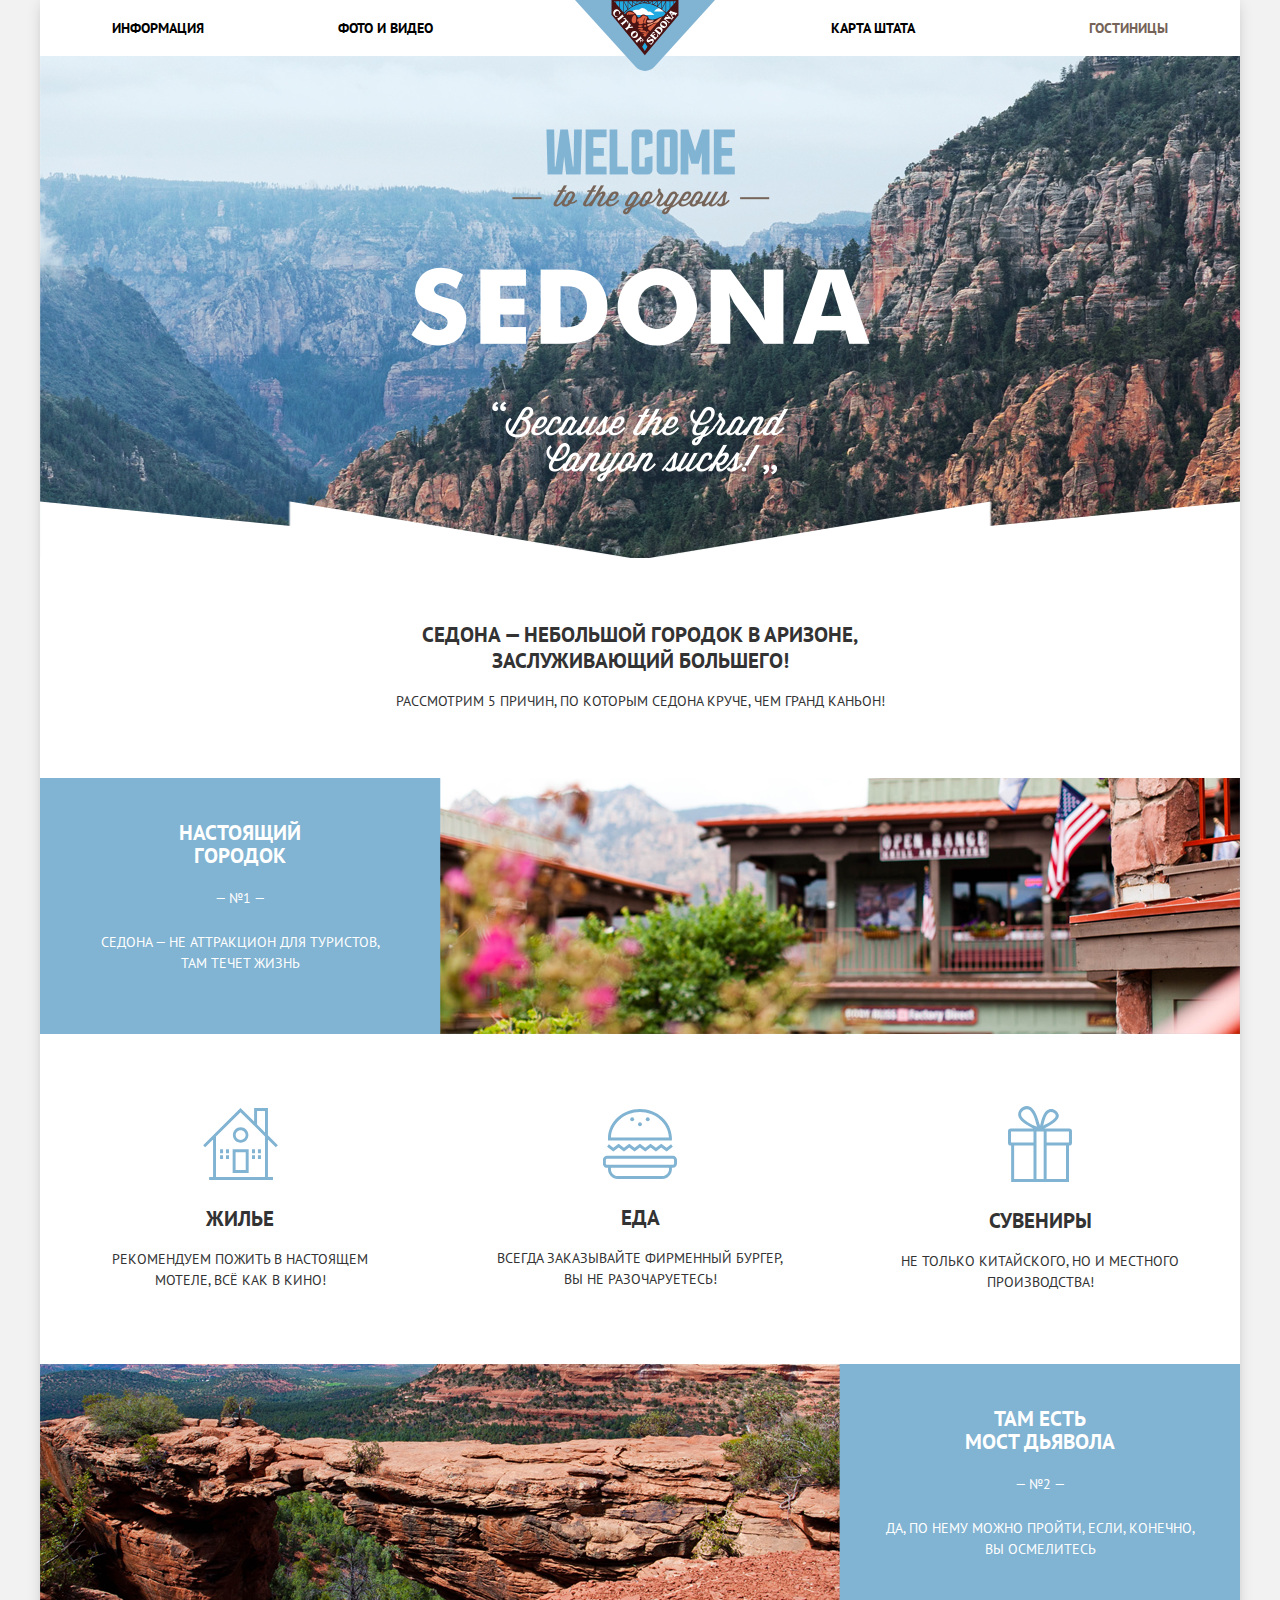
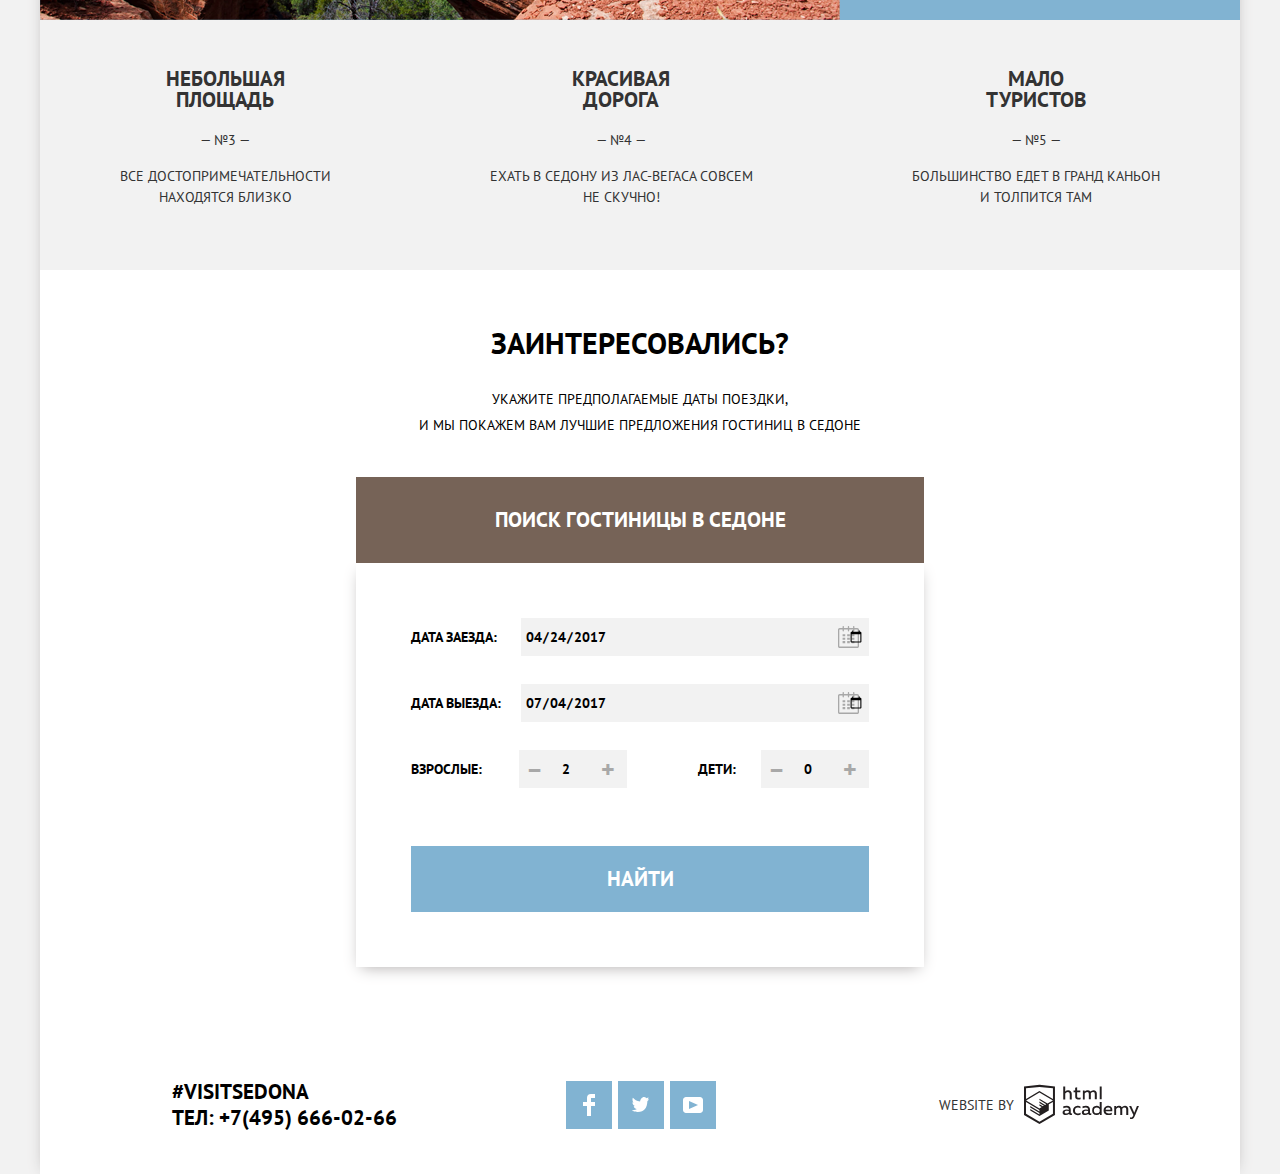
==== index.html @ b71d5686 "правки" ====
<!DOCTYPE html>
<html lang="ru">
  <head>
    <meta charset="utf-8">
    <title>HTML Academy: Седона</title>
    <link href="https://fonts.googleapis.com/css?family=PT+Sans:400,700&display=swap&subset=cyrillic" rel="stylesheet">
    <link rel="stylesheet" href="css/normalize.css">
    <link href="css/style.css" rel="stylesheet">
  </head>
  <body class="main-background">
  <section class="container">
  <header>
      <nav>
        <a href="index.html"><img src="img/logo-sedona.svg" width="140" height="71" class="logo" alt="Логотип Седоны"></a>
        <ul class="main-navigation">
          <li><a href="info.html">Информация</a></li>
          <li class="nav-start"><a href="#">Фото и видео</a></li>
          <li></li>
          <li class="nav-finish"><a href="#">Карта штата</a></li>
          <li class="active"><a href="catalog.html">Гостиницы</a></li>
        </ul>
      </nav>
  </header>
  <main>
     <section class="welcome">
        <div class="welcome-text">
            <h1>
            Седона — небольшой городок в Аризоне,<br>
            заслуживающий большего!
            </h1>
            <p>Рассмотрим 5 причин, по которым Седона круче, чем Гранд Каньон!</p>
          </div>
        </section>
      <section class="features-1">
          <h2 class="visually-hidden">Преимущества</h2>
            <div class="features-1-text">
                <h3>Настоящий<br>городок</h3>
                <p>— №1 —</p>
                <p>Седона — не аттракцион для туристов, 
                <br>
                там течет жизнь</p>
            </div>
                <img src="img/feature-picture.png" width="800" height="256" alt="Седона — настоящий городок">
      </section>
      <section>
         <h2 class="visually-hidden">Преимущества</h2>
            <ul class="features-list-1">
              <li class="feature-item-1">
                  <img src="img/icon-1.svg" width="75" height="72" alt="дом">
                <h3>Жилье</h3>
                <p>Рекомендуем пожить в настоящем<br>мотеле, всё как в кино!</p>
              </li>
              <li class="feature-item-1">
                <a>
                  <img src="img/icon-3.svg" width="74" height="70" alt="бургер">
                </a>
                <h3>Еда</h3>
                <p>Всегда заказывайте фирменный бургер,<br>вы не разочаруетесь!</p>
              </li>
              <li class="feature-item-1">
                <a>
                  <img src="img/icon-2.svg" width="64" height="76" alt="подарок">
                </a>
                <h3>Сувениры</h3>
                <p>Не только китайского, но и местного<br>производства!</p>
            </li>
          </ul>
      </section>
      <section class="features-1">
          <h2 class="visually-hidden">Преимущества</h2>
              <img src="img/feature-picture-2.png" width="800" height="256" alt="мост Дьявола">
              <div class="features-1-text">
                <h3>Там есть<br>мост Дьявола</h3>
                <p>— №2 —</p>
                <p>Да, по нему можно пройти, если, конечно, 
                <br>
                вы осмелитесь</p>
            </div>
      </section>
      <section>
          <h2 class="visually-hidden">Преимущества</h2>
            <ul class="features-list-2">
              <li class="feature-item-2">
                <h3>Небольшая<br>
                  площадь</h3>
                <p class="feature-item-2-number">— №3 —</p>
                <p>Все достопримечательности<br>находятся близко</p>
              </li>
              <li class="feature-item-2">
                <h3>Красивая<br>
                  дорога</h3>
                <p class="feature-item-2-number">— №4 —</p>
                <p>Ехать в Седону из Лас-Вегаса совсем<br>не скучно!</p>
                </li>
              <li class="feature-item-2">
                  <h3>Мало<br>
                    туристов</h3>
                  <p class="feature-item-2-number">— №5 —</p>
                  <p>Большинство едет в Гранд Каньон<br>и толпится там</p>
              </li>
            </ul>
      </section>
      <section class="search">
         <h2>Заинтересовались?</h2>
            <p class="search-text">Укажите предполагаемые даты поездки,<br>
              и мы покажем вам лучшие предложения гостиниц в Cедоне
            </p>
            <div>
              <button class="button-form-main" type="button">ПОИСК ГОСТИНИЦЫ В СЕДОНЕ</button>
            </div>
            <div class="open-form-wrap">
            <div class="open-form">
            <form  class="form-main form-main-show" action="https://echo.htmlacademy.ru/courses" method="post">
              <div class="form-search-item">
                <label for="date-in" class="form-calendar">Дата заезда:
                <input class="form-search-check" type="date" id="date-in" name="date-check-in" value="2017-04-24">
                  <svg xmlns="http://www.w3.org/2000/svg" width="21" height="22" viewBox="0 0 21 22"><path d="M19.251 2.025h-2.845V.648c0-.381-.294-.689-.656-.689-.363 0-.656.308-.656.689v1.377h-3.938V.648c0-.381-.294-.689-.655-.689-.363 0-.657.308-.657.689v1.377H5.906V.648c0-.381-.294-.689-.656-.689-.363 0-.657.308-.657.689v1.377H1.75C.784 2.025 0 2.847 0 3.862v16.302C0 21.179.784 22 1.75 22h17.501c.966 0 1.749-.821 1.749-1.836V3.862c0-1.015-.783-1.837-1.749-1.837zm.437 18.139a.448.448 0 0 1-.437.459H1.75a.45.45 0 0 1-.438-.459V3.862a.45.45 0 0 1 .438-.459h2.844v1.378c0 .381.294.689.657.689.362 0 .656-.308.656-.689V3.403h3.938v1.378c0 .381.294.689.657.689.361 0 .655-.308.655-.689V3.403h3.938v1.378c0 .381.293.689.656.689.362 0 .656-.308.656-.689V3.403h2.845c.241 0 .437.206.437.459v16.302z"/><path d="M4.594 8.225h2.625v2.066H4.594zM4.594 11.668h2.625v2.067H4.594zM4.594 15.112h2.625v2.066H4.594zM9.188 15.112h2.625v2.066H9.188zM9.188 11.668h2.625v2.067H9.188zM9.188 8.225h2.625v2.066H9.188zM13.781 15.112h2.625v2.066h-2.625zM13.781 11.668h2.625v2.067h-2.625zM13.781 8.225h2.625v2.066h-2.625z"/></svg>
                </label>
              </div>
              <div class="form-search-item">
                <label for="date-out" class="form-calendar">Дата выезда:
                <input class="form-search-check" type="date" id="date-out" name="date-check-out" value="2017-07-04"> 
                  <svg xmlns="http://www.w3.org/2000/svg" width="21" height="22" viewBox="0 0 21 22"><path d="M19.251 2.025h-2.845V.648c0-.381-.294-.689-.656-.689-.363 0-.656.308-.656.689v1.377h-3.938V.648c0-.381-.294-.689-.655-.689-.363 0-.657.308-.657.689v1.377H5.906V.648c0-.381-.294-.689-.656-.689-.363 0-.657.308-.657.689v1.377H1.75C.784 2.025 0 2.847 0 3.862v16.302C0 21.179.784 22 1.75 22h17.501c.966 0 1.749-.821 1.749-1.836V3.862c0-1.015-.783-1.837-1.749-1.837zm.437 18.139a.448.448 0 0 1-.437.459H1.75a.45.45 0 0 1-.438-.459V3.862a.45.45 0 0 1 .438-.459h2.844v1.378c0 .381.294.689.657.689.362 0 .656-.308.656-.689V3.403h3.938v1.378c0 .381.294.689.657.689.361 0 .655-.308.655-.689V3.403h3.938v1.378c0 .381.293.689.656.689.362 0 .656-.308.656-.689V3.403h2.845c.241 0 .437.206.437.459v16.302z"/><path d="M4.594 8.225h2.625v2.066H4.594zM4.594 11.668h2.625v2.067H4.594zM4.594 15.112h2.625v2.066H4.594zM9.188 15.112h2.625v2.066H9.188zM9.188 11.668h2.625v2.067H9.188zM9.188 8.225h2.625v2.066H9.188zM13.781 15.112h2.625v2.066h-2.625zM13.781 11.668h2.625v2.067h-2.625zM13.781 8.225h2.625v2.066h-2.625z"/></svg>
                </label>
              </div>
              <div class="form-search-item">
                <label for="number-adult" class="form-search-adult-kids">Взрослые:
                  <input class="form-search-number adult" type="number" id="number-adult" name="amount-adult" value="2">
                  <div class="adult-up">
                  +
                  </div>
                  <div class="adult-down">
                  –
                  </div>
                </label>
                <label for="number-kids" class="form-search-adult-kids">Дети:
                  <input class="form-search-number kids" type="number" id="number-kids" name="amount-kids" value="0">
                  <div class="kids-up">
                  +
                  </div>
                  <div class="kids-down">
                  –
                  </div>
              </label>
            </div>
                <button class="button-form-find" type="submit">Найти</button>
              </form>
            </div>
              <div class="map">
                <iframe src="https://www.google.com/maps/embed?pb=!1m18!1m12!1m3!1d838162.8880955409!2d-112.35544173862654!3d34.85437338104041!2m3!1f0!2f0!3f0!3m2!1i1024!2i768!4f13.1!3m3!1m2!1s0x872da132f942b00d%3A0x5548c523fa6c8efd!2z0KHQtdC00L7QvdCwLCDQkNGA0LjQt9C-0L3QsCA4NjMzNiwg0KHQqNCQ!5e0!3m2!1sru!2sru!4v1583831628406!5m2!1sru!2sru" width="1200" height="594" style="border:0;" allowfullscreen=""></iframe>
                <img src="img/map.png" width="1200" height="594" alt="Карта">
            </div>
          </div>
      </section>      
</main>
<footer class="footer"> 
    <p class="footer-contacts">
        #visitsedona<br>
        Тел: +7(495) 666-02-66
        </p>
      <div>
        <ul class="footer-social list"> 
          <li><a href="#" class="social-button"><img src="img/fb-icon.svg" alt="facebook"></a></li>
          <li><a href="#" class="social-button"><img src="img/twitter.svg" alt="twitter"></a></li>
          <li><a href="#" class="social-button"><img src="img/youtube.svg" alt="youtube"></a></li>
        </ul>
        </div>
        <p class="footer-copyright">
          <span class="footer-website">website by</span>
          <a href="https://htmlacademy.ru/intensive/htmlcss"><span class="visually-hidden">HTML Academy</span>
          <svg id="Layer_1" data-name="Layer 1" xmlns="http://www.w3.org/2000/svg" width="115" height="41" viewBox="0 0 108.08 36.85"><path d="M44.61,26.88a2,2,0,0,0,.55-0.1v1.33a3.25,3.25,0,0,1-1.18.21,1.67,1.67,0,0,1-1.67-1,4.84,4.84,0,0,1-3.14,1.08c-1.51,0-2.91-.83-2.91-2.55,0-2.13,2-2.79,3.71-2.79a11.08,11.08,0,0,1,2.17.25v-0.3c0-1-.76-1.77-2.19-1.77a7.42,7.42,0,0,0-3,.64v-1.7a10.21,10.21,0,0,1,3.19-.55c2.36,0,3.81,1.12,3.81,3.65v3a0.54,0.54,0,0,0,.49.59h0.17Zm-6.44-1.13A1.35,1.35,0,0,0,39.63,27h0.11a3.39,3.39,0,0,0,2.41-1V24.58a9.72,9.72,0,0,0-1.81-.21c-1,0-2.16.33-2.16,1.38h0Zm12.36-6.11a5,5,0,0,1,2.57.64V22a4.08,4.08,0,0,0-2.3-.7,2.75,2.75,0,1,0,0,5.49,5,5,0,0,0,2.43-.64v1.71a6.27,6.27,0,0,1-2.76.57A4.21,4.21,0,0,1,46,24.51q0-.21,0-0.41a4.32,4.32,0,0,1,4.18-4.46h0.38Zm12.17,7.24a2,2,0,0,0,.55-0.1v1.33a3.25,3.25,0,0,1-1.18.21,1.67,1.67,0,0,1-1.67-1,4.84,4.84,0,0,1-3.14,1.08c-1.51,0-2.91-.83-2.91-2.55,0-2.13,2-2.79,3.71-2.79a11.08,11.08,0,0,1,2.17.25v-0.3c0-1-.76-1.77-2.19-1.77a7.42,7.42,0,0,0-3,.64v-1.7a10.21,10.21,0,0,1,3.19-.55c2.36,0,3.81,1.12,3.81,3.65v3a0.54,0.54,0,0,0,.49.59h0.17Zm-6.44-1.13A1.35,1.35,0,0,0,57.73,27h0.11a3.39,3.39,0,0,0,2.41-1V24.58a9.72,9.72,0,0,0-1.81-.21c-1.06,0-2.16.33-2.16,1.38h0ZM73,16V28.2H71.35V26.88a3.88,3.88,0,0,1-3.19,1.54,4.4,4.4,0,0,1,0-8.78,3.81,3.81,0,0,1,3,1.3V16H73Zm-4.53,5.22a2.76,2.76,0,1,0,0,5.52A2.86,2.86,0,0,0,71.15,25V23A2.91,2.91,0,0,0,68.49,21.27ZM79,19.64c3.31,0,4.46,2.68,3.92,5.09H76.7c0.21,1.5,1.67,2.11,3.19,2.11a6.11,6.11,0,0,0,2.64-.59v1.6a7.14,7.14,0,0,1-3,.57C77,28.42,74.78,27,74.78,24a4.18,4.18,0,0,1,4-4.39H79Zm0.09,1.54a2.28,2.28,0,0,0-2.44,2.1v0.06H81.3A2,2,0,0,0,79.13,21.18Zm5.73,7V19.87h1.65v1a3.81,3.81,0,0,1,2.78-1.27A2.86,2.86,0,0,1,91.89,21a4.12,4.12,0,0,1,2.91-1.33A3.06,3.06,0,0,1,98,23V28.2h-1.9V23.05a1.59,1.59,0,0,0-1.42-1.75H94.42a2.8,2.8,0,0,0-2.07,1.12V28.2h-1.9V23.05A1.59,1.59,0,0,0,89,21.31H88.8a3,3,0,0,0-2.21,1.29v5.63H84.86Zm21.31-8.33h1.9l-3.91,9.46c-0.9,2.17-2.09,2.86-3.35,2.86a4.76,4.76,0,0,1-1.1-.14V30.46a2.86,2.86,0,0,0,.85.12c0.9,0,1.58-.64,2.07-1.9l0.17-.42-4-8.4h2l2.86,6.29ZM38.73,1.46V6.22a3.81,3.81,0,0,1,2.7-1.14,3.25,3.25,0,0,1,3.44,3.4v5.15H43V8.72a1.81,1.81,0,0,0-1.61-2h-0.3a2.93,2.93,0,0,0-2.32,1.39v5.52h-1.9V1.46h1.9ZM49.94,2.31v3h3V6.91h-3v3.81c0,1.1.5,1.46,1.58,1.46a4.49,4.49,0,0,0,1.69-.33v1.6A6.8,6.8,0,0,1,51,13.8a2.55,2.55,0,0,1-2.86-2.74V6.89H46.58V5.26h1.5V2.74Zm5.4,11.31V5.28H57v1A3.81,3.81,0,0,1,59.77,5a2.86,2.86,0,0,1,2.6,1.33A4.12,4.12,0,0,1,65.28,5,3.06,3.06,0,0,1,68.44,8.4v5.21h-1.9V8.46a1.59,1.59,0,0,0-1.42-1.75H64.89a2.8,2.8,0,0,0-2.07,1.12v5.78h-1.9V8.46A1.59,1.59,0,0,0,59.5,6.71H59.27A3,3,0,0,0,57.06,8v5.63H55.34ZM71.17,1.45H73V13.6H71.17V1.45ZM14.71,0H14.55L0,1.54V28.21l14.55,8.66,14.55-8.66V1.54Zm12.5,27.1L14.55,34.64,1.9,27.12V16.18l12.59,7.5V25L5.86,19.9v1.31l8.68,5.21v1.39L5.87,22.65V24l8.68,5.21,8.75-5.24V18.31L27.2,16V27.12Zm0-12.53-3.48,2-1.6,1L14.51,13v1.31L21,18.23H21l-0.14.09-1,.54-5.37-3.2V17l4.24,2.52-1,.67-3.2-1.9v1.31l2.1,1.24L14.5,22.1,2,14.65,14.51,7.11Zm0-1.32L14.49,5.76,1.91,13.25v-10L14.56,1.92,27.21,3.25v10h0Z" transform="translate(0 -0.02)" fill="#231f20"></path>
          </svg>
          </a>
        </p>
</footer>
</section>
    <script src="js/script-sedona.js"></script>
</body>
</html>
---- css/style.css ----
body {
    margin: 0;
    padding: 0;
    font-family: 'PT Sans', sans-serif;
    font-size: 14px;
    line-height: 26px;
    font-weight: 400;
    color: #333333;
    text-transform: uppercase;
    background-color: #f2f2f2;
}

.container {
  width: 1200px;
  margin: 0 auto;
  padding: 0;
  box-shadow: 0 0 15px -5px #ada9a9; 
}

header {
  position: relative;
}

a {
    text-decoration: none;
}

button {
    font-family: inherit;
    text-transform: uppercase;
}


.visually-hidden {
    position: absolute;
    clip: rect(0 0 0 0);
    width: 1px;
    height: 1px;
    margin: -1px;
}

.main-background {
  background: url('../img/background-photo.png') center -30px;
  background-repeat: no-repeat;
  background-color: #f2f2f2;
}

.logo {
  position: absolute;
  top: 0;
  left: 535px;
}

.main-navigation {
  margin: 0;
  display: flex;
  justify-content: space-between;
  align-items: center;
  list-style: none;
  padding: 15px 72px;
  font-weight: 700;
  color: #000000;
  background-color: #ffffff;
}


.nav-start {
  padding-right: 130px;
}

.nav-finish {
  padding-right: 40px;
}

  .main-navigation a {
    color: #000000;
}

  .main-navigation a:hover {
    color: #81b3d2;
}

  .main-navigation a:active {
    color: rgba(0, 0, 0, 0.3);
}

.main-navigation .active a {
  color: #766357;
}

.welcome {
    padding-top: 502px;
    width: 100%;
    background-color: #899fa5;
    background: url('../img/polygon.png'), url('../img/welcome.png');
    background-repeat: no-repeat;
    background-position: center 445px, center 73px;
    
}

.welcome-text {
  padding: 50px;
  text-align: center;
  background-color: #ffffff;
}

.welcome h1 {
  font-size: 21px;
}

  .features-1 {
    display: flex;
    justify-content: space-between;
    color: #ffffff;
    background-color: #81b3d2;
    margin: 0;
    padding: 0;
    text-align: center;
    vertical-align: center;
    min-height: 256px;
    width: 1200px;
}

  .features-1-text {
    display: block;
    margin: auto;
  }

  .features-1-text h3 {

    margin: 0;
    padding-top: 3px;
    padding-bottom: 18px;
    font-size: 21px;
    line-height: 23px;
  }

  .features-1-text p {
    margin: 0;
    line-height: 21px;
    padding-top: 3px;
    padding-bottom: 20px;
  }

  .features-list-1 {
    display: flex;
    justify-content: space-around;
    background-color: #ffffff;
    margin: 0;
    padding: 0;
    list-style: none;
    width: 1200px;
    height: 330px;
}

  .feature-item-1 {
    display: block;
    margin: auto;
    width: 300px;
    text-align: center;
}

  .feature-item-1 h3 {
    margin: 0;
    padding: 20px;
    font-size: 21px;
    line-height: 21px;
  }

  .feature-item-1 p {
    margin: 0;
    padding: 0;
    line-height: 21px;
  }

  .features-list-2 {
    display: flex;
    justify-content: space-around;
    align-items: center;
    background-color: #f2f2f2;
    margin: 0;
    padding: 0;
    list-style: none;
    height: 250px;
    width: 1200px;
}

  .feature-item-2 {
    text-align: center;
}

  .feature-item-2 h3 {
    margin: 0;
    font-size: 21px;
    line-height: 21px;
    padding-bottom: 20px;
  }

  .feature-item-2 p {
    margin: 0;
    padding: 0;
    padding-bottom: 15px;
    line-height: 21px;
  }

  .feature-item-2-number {
    padding-bottom: 20px;
  }

  .search {
    padding-top: 30px;
    color: #000000;
    background-color: #ffffff;
    
}

.search h2 {
    font-size: 30px;
    line-height: 36px;
    text-align: center;
}

.search-text {
    padding-bottom: 25px;
    text-align: center;
}

.open-form {
  position: relative;
}

.button-form-main {
  display: block;
  margin-left: auto;
  margin-right: auto;
  padding-top: 30px;
  padding-bottom: 30px;
  width: 568px;
  font-size: 21px;
  line-height: 26px;
  font-weight: 700;
  color: #ffffff;
  background-color: #766357;
  border: none;
  cursor: pointer;
}
 
 .button-form-main:hover {
   background-color: #604e43; 
}
   
 .button-form-main:active {
   color: rgba(255, 255, 255, 0.3);
   background-color: #503e33;
}
 
  .button-form-find {
    margin-top: 30px;
   padding-top: 20px;
   padding-bottom: 20px;
   width: 458px;
   font-size: 21px;
   line-height: 26px;
   font-weight: 700;
   color: #ffffff;
   background-color:#81b3d2;
   border: none;
   cursor: pointer;
}

 .button-form-find:hover {
   background-color: #669ec0; 
}
   
 .button-form-find:active {
   color: rgba(255, 255, 255, 0.3);
   background-color: #5496bd;
}

@keyframes move {
  0% {
    transform: translateY(-500px);
  }

  70% {
    transform: translateY(0);
  }

  100% {
    transform: translateY(0);
  }
}


.form-main {
  display: none;
  top: 0;
  left: 316px;
  margin-left: auto;
  margin-right: auto;
  position: absolute;
  background-color: #ffffff;
  padding: 55px;
  width: 458px;
  box-shadow: 0 5px 15px -5px #ada9a9; 
}

.form-main-show {
  display: block;
  animation: move .8s;
}

.open-form-wrap {
  overflow: hidden;
}

.form-search-item {
  display: flex;
  align-items: center;
  justify-content: space-between;
  margin-bottom: 28px;
  font-weight: 700;
}

.form-search-check {
  width: 340px;
  height: 30px;
  padding: 4px;
  background-color: #f2f2f2;
  border: none;
  font-family: inherit;
  font-weight: 700;
}

.form-search-check:hover {
  background-color: #ebebeb;
}

.form-search-check:focus {
  background-color: #ffffff;
  outline: 1 px solid #ebebeb;
}

.form-search-check:active {
  background-color: #ffffff;
  outline: 1 px solid #ebebeb;
}

.form-calendar {
  display: flex;
  justify-content: space-between;
  align-items: center;
  position: relative;
  width: 458px;
}

.form-calendar svg {
  position: absolute;
  top: 8px;
  right: 10px;
  opacity: 0.3;
}

.form-calendar svg:hover {
  opacity: 1;
}

.form-calendar svg:active {
  fill: #81b3d2;
}

.form-search-adult-kids{
  display: flex;
  position: relative;
  align-items: center;
  justify-content: space-between;
}

.form-search-number {
  width: 100px;
  height: 30px;
  padding: 4px;
  background-color: #f2f2f2;
  border: none;
  font-family: inherit;
  text-align: center;
  font-weight: 700;
}

.adult {
  margin-left: 37px;
}

.kids {
  margin-left: 25px;
}

.form-search-number:hover {
  background-color: #ebebeb;
}

.form-search-number:focus {
  background-color: #ffffff;
  border: 1 px solid #ebebeb;
}

.adult-down {
  position: absolute;
  opacity: 0.3;
  top: 6px;
  right: 84px;
  font-size: 26px;
}

.adult-up {
  position: absolute;
  opacity: 0.3;
  top: 6px;
  right: 12px;
  font-size: 26px;
}

.kids-down {
  position: absolute;
  opacity: 0.3;
  top: 6px;
  right: 84px;
  font-size: 26px;
}

.kids-up {
  position: absolute;
  opacity: 0.3;
  top: 6px;
  right: 12px;
  font-size: 26px;
}

.map {
  overflow: hidden; 
  height: 473px;
}


.catalog-background {
  background-image: url('../img/filter-background.png');
  background-repeat: no-repeat;
  background-position: center -240px;
  background-color: #f2f2f2;

}

.hotels-form {
  display: flex;
  justify-content: space-between;
  padding-top: 31px;
  padding-bottom: 12px;
  width: 100%;
  margin: 0;
  

}

.hotels-search {
  display: flex;
  padding-left: 72px;
  color: #ffffff;
  border: none;
}

.hotels-search h3 {
  margin: 0;
  padding: 0;
  padding-bottom: 30px;
  font-size: 16;
  line-height: 16px;

}

.hotels-search label {
  position: relative;
  padding-left: 20px;
  display: block;
  
  cursor: pointer;
  user-select: none;
}

.hotels-search label:hover,
.hotels-search label:focus {
  color: #ffffff;
}

.hotels-search input[type="checkbox"] {
  display: none;
}

.hotels-search label {
  position: relative;
  display: block;
  cursor: pointer;
  user-select: none;
}

.hotels-search input[type="checkbox"] + .checkbox-indicator {
  position: absolute;
  top: 0;
  left: -20px;

  width: 27px;
  height: 23px;
  background-image: url(../img/checkbox-off.svg);
  background-repeat: no-repeat;
  
}

.hotels-search input[type="checkbox"]:checked + .checkbox-indicator::before {
  content: "";
  position: absolute;
  width: 27px;
  height: 23px;
  background-image: url(../img/checkbox-off.svg);
  background-repeat: no-repeat;
}

.hotels-search input[type="checkbox"]:checked + .checkbox-indicator::after {
  content: "";
  position: absolute;
  width: 27px;
  height: 23px;
  background-image: url(../img/checkbox-on.svg);
  background-repeat: no-repeat;
}

.hotels-search input[type="checkbox"]:disabled + .checkbox-indicator::before {
  content: "";
  position: absolute;
  width: 27px;
  height: 23px;
  background-image: url(../img/checkbox-off.svg);
  background-repeat: no-repeat;
}

.hotels-search input[type="checkbox"]:checked + .checkbox-indicator::after {
  content: "";
  position: absolute;
  width: 27px;
  height: 23px;
  background-image: url(../img/checkbox-on.svg);
  background-repeat: no-repeat;
}


.hotels-search li {
  margin-bottom: 20px;
  padding-left: 20px;
  list-style: none;
}

.hotels-search-type {
  margin-left: 100px;
}

.filter-range {
  padding-right: 74px;
  width: 330px;
  color: #ffffff;
  text-transform: uppercase;
}

.filter-range-title {
  margin-bottom: 9px;

  font-weight: 600;
  font-size: 16px;
  line-height: 21px;
}

.price-controls {
  position: relative;
  
  height: 36px;
  margin-bottom: 20px;
  
  font-size: 0;

  border: 2px solid #ffffff;
  border-radius: 2px;
}

.price-controls::after {
  content: "";
  position: absolute;
  top: 50%;
  left: 50%;

  width: 2px;
  height: 22px;

  background: #ffffff;
  transform: translate(-50%, -50%);
}

.price-controls label {
  display: inline-block;

  font-size: 14px;
  line-height: 38px;
  vertical-align: top;

  cursor: pointer;
}

.price-controls .min-price,
.price-controls .max-price {
  width: 90px;
  padding-left: 65px;
}

.price-controls input {
  width: 50px;
  margin: 0;

  color: inherit;
  font: inherit;

  background: none;
  border: none;
}

.range-controls {
  position: relative;

  margin-bottom: 32px;
}

.range-controls .scale {
  height: 2px;
  background: rgba(255, 255, 255, 0.3);
}

.range-controls .bar {
  width: 80%;
  height: 2px;

  background: #ffffff;
}

.range-toggle {
  position: absolute;
  top: -9px;
  width: 4px;
  height: 4px;

  background: #ababab;
  border: 8px solid #ffffff;
  border-radius: 50%;
  box-shadow: 0 2px 1px 0 rgba(0, 1, 1, 0.2);
  cursor: pointer;
}

.range-toggle:hover {
  border: 9px solid #ffffff;
  background: #ababab;
}

.range-toggle-min {
  left: 0;
}

.range-toggle-max {
  left: 80%;
}

.btn-transparent {
  display: block;
  margin: 0 auto;
  padding: 6px 35px;

  font-size: 14px;
  line-height: 20px;
  color: #ffffff;
  text-transform: uppercase;

  background: transparent;
  border: 2px solid #ffffff;
  border-radius: 2px;
  cursor: pointer;
}

.btn-transparent:hover {
  color: #000000;

  background: #ffffff;
}


.search-results {
  display: flex;
  justify-content: flex-start;
  align-items: center;
  padding: 30px 72px;
  background: #ffffff;
}

.search-number {
  font-size: 21px;
  line-height: 26px;
  font-weight: 700;
  width: 165px;
}

.search-sort {
  padding-right: 35px;
  font-size: 12px;
  line-height: 18px;
  color: #000000;
  
  }

.search-type {
  display: flex;
  justify-content: flex-start;
  flex-grow: 1;
  font-size: 12px;
  line-height: 18px;
  color: rgba(0, 0, 0, 0.3);
}

.search-type p {
  margin: 0;
  padding-right: 30px;
}

.search-type a {
  text-decoration: none;
  border-bottom: 1px dotted rgba(0, 0, 0, 0.3);
}

.search-type a:hover {
  color: #81b3d2;
  text-decoration: none;
  border-bottom: 1px dotted #81b3d2;
}

.search-type a:active {
  color: #000000;
  text-decoration: none;
  border-bottom: none;
}

.search-type .active a{
  color: #81b3d2;
  text-decoration: none;
  border-bottom: none;
}


.search-button {
display: flex;
justify-content: flex-start;
align-items: stretch;
width: 40px;

}

.searsh-button-icon {
  margin: -3px;
  border: none;
  background-color: rgba(255, 255, 255, 0);
  cursor: pointer;
  outline: none;
}

.button-icon {
  fill: #cacaca;
}

.searsh-button-icon:hover svg {
  fill: #000000;
}

.searsh-button-icon:active svg {
  fill: #81b3d2;
}

.searsh-button-icon .active{
  fill: #81b3d2;
}

.list {
  margin: 0;
  padding: 0;
}
.hotel-list {
  margin: 0;
  display: flex;
  justify-content: flex-start;
  width: 100%;
  margin: 0;
  padding-top: 25px;
  padding-bottom: 25px;
  background-color: #ffffff;
}

.hotel-list-line {
  margin: 0;
  padding: 0;
  border: none;
  color: #ecebeb;
  background-color: #ecebeb;
  height: 1px;
}

.hotel-list-photo {
  margin: 0;
  padding-top: 5px;
  padding-left: 72px;
  width: 165px;
}

.hotel-list-description {
  display: flex;
  flex-direction: column;
  justify-content: space-between;
  align-self: flex-start;
  flex-grow: 1;
  
}

.hotel-list-description-inside {
  display: flex;
}

.hotel-list-name {
  display: block;
  margin: 0;
  padding: 0;
  padding-bottom: 2px;
  font-size: 21px;
  color: #797474;
}

.hotel-list-name a {
  color: #000000;
}

.hotel-list-name a:hover {
  color: #81b3d2;
}

.hotel-list-name a:active {
  color: rgba(0, 0, 0, 0.3);
}

.hotel-list-info {
  display: block;
  padding-top: 0;
  padding-right: 5px;
}

.hotel-list-category {
  margin: 0;
  padding: 0;
}

.blue-button {
  padding: 5px 15px;
  font-weight: 700;
  color: #ffffff;
  background-color:#81b3d2;
}

.blue-button:hover {
  background-color: #669ec0; 
}
  
.blue-button:active {
  color: rgba(255, 255, 255, 0.3);
  background-color: #5496bd;
}

.brown-button {
  padding: 5px 15px;
  font-weight: 700;
  color: #ffffff;
  background-color: #766357;
}

.brown-button:hover {
  background-color: #604e43; 
}
  
.brown-button:active {
  color: rgba(255, 255, 255, 0.3);
  background-color: #503e33;
}

.rating {
  display: block;
  padding-right: 73px;
  width: 100px;
}

.rating-stars {
  display: flex;
  justify-content: flex-end;
  padding-top: 3px;
  padding-bottom: 47px;
}

.rating-number {
  margin: 0;
  padding: 0;
  text-align: center;
  color: #666666;
  background-color: #f2f2f2;
  border: none;
}

.footer {
  display: flex;
  justify-content: space-between;
  width: 967px;
  padding-top: 22px;
  padding-bottom: 22px;
  padding-left: 132px;
  padding-right: 101px;
  align-items: center;
  background-color: #ffffff;
}

  .footer-contacts {
    color: #000000;
    font-weight: 700;
    font-size: 21px;  
}

  .footer-social {
    margin: 0;
    display: flex; 
    flex-wrap: wrap;
    list-style: none;
    margin-right: 55px;
}

  .social-button {
    margin: 3px;
    display: flex;
    justify-content: center;
    align-items: center;
    width: 46px;
    height: 48px;
    background-color: #81b3d2;
}

  .social-button:not(:last-child) {
  margin-right: 6px;    
}

  .social-button:hover {
    background-color: #669ec0;
}

  .social-button:active {
    background-color: #669ec0;
  }

  .footer-copyright {
    display: flex;
    align-items: center;
    
}

  .footer-copyright a {
    padding-top: 7px;
    fill: #231f20;
}
  
  .footer-copyright a:hover path {
    fill: #81b3d2;
}

  .footer-copyright a:active path {
    fill: #bdbbbc;
}
.footer-website{
  padding-right: 10px;
}
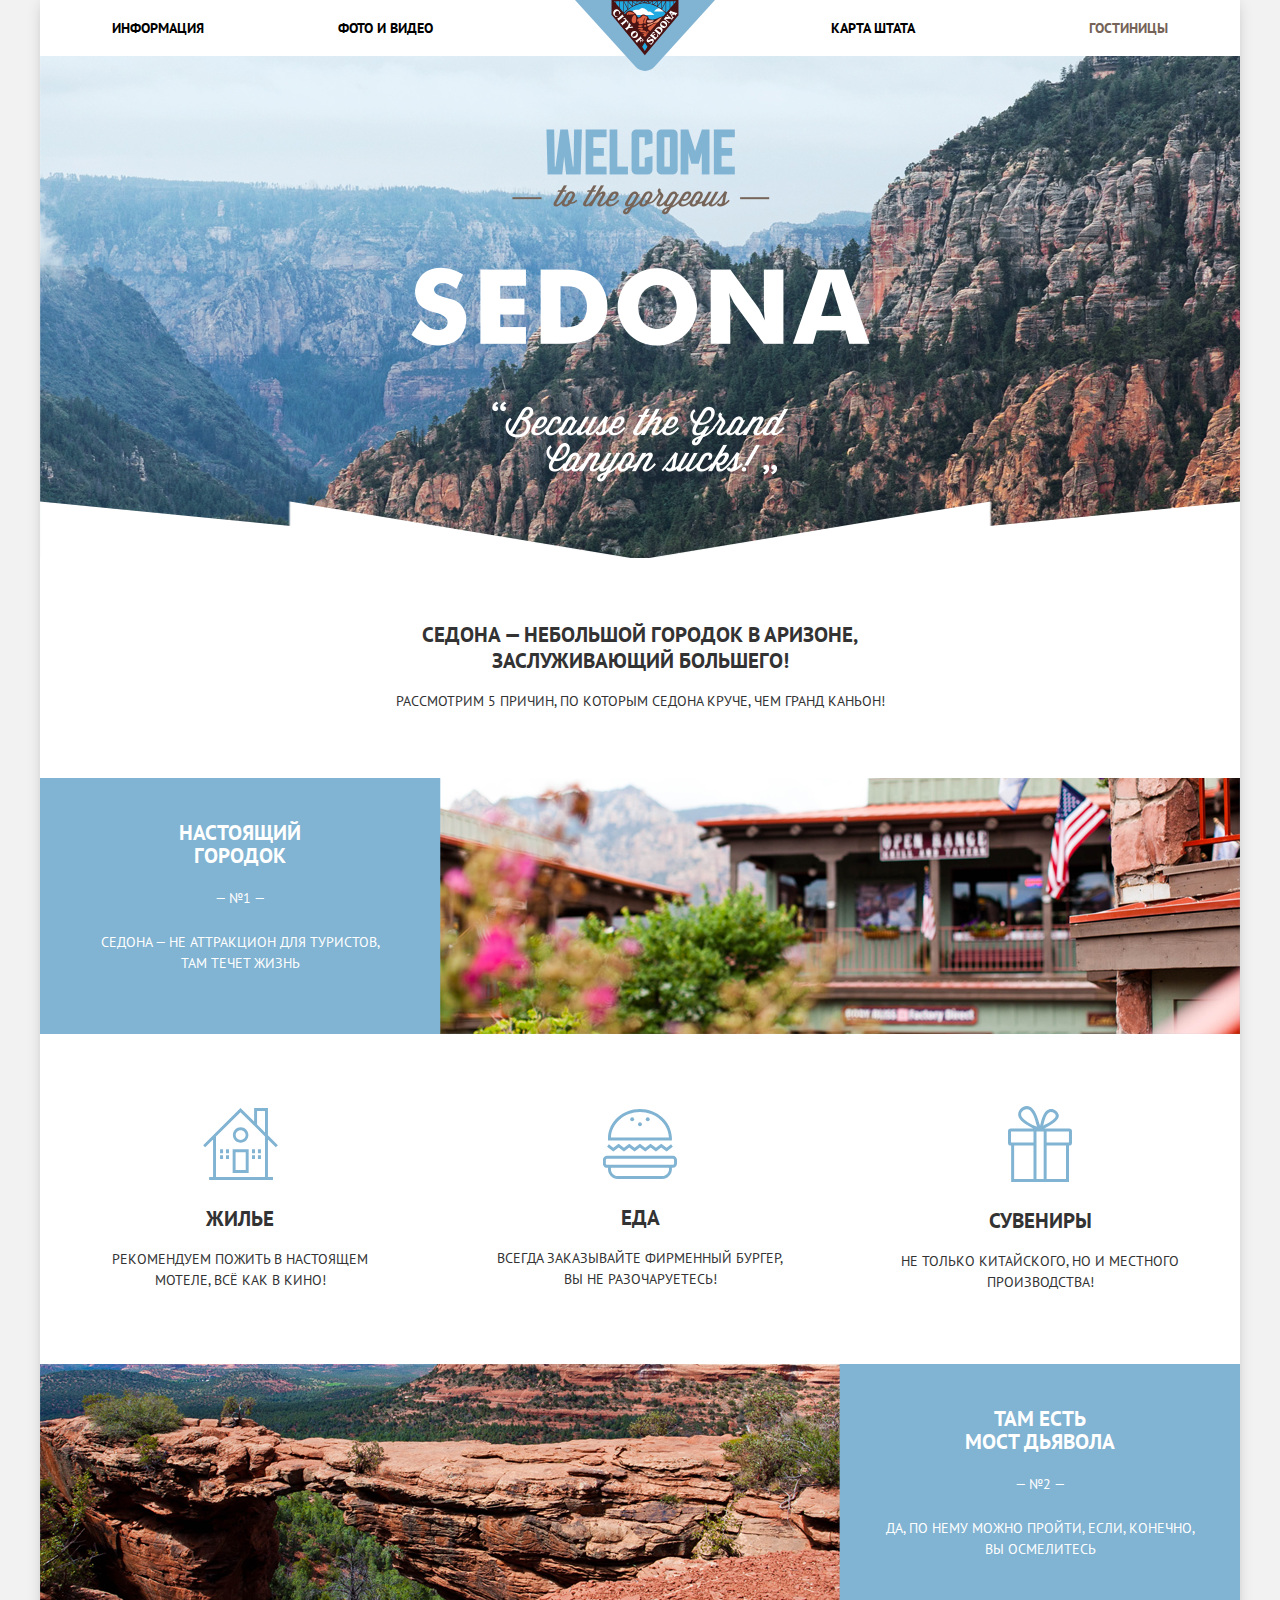
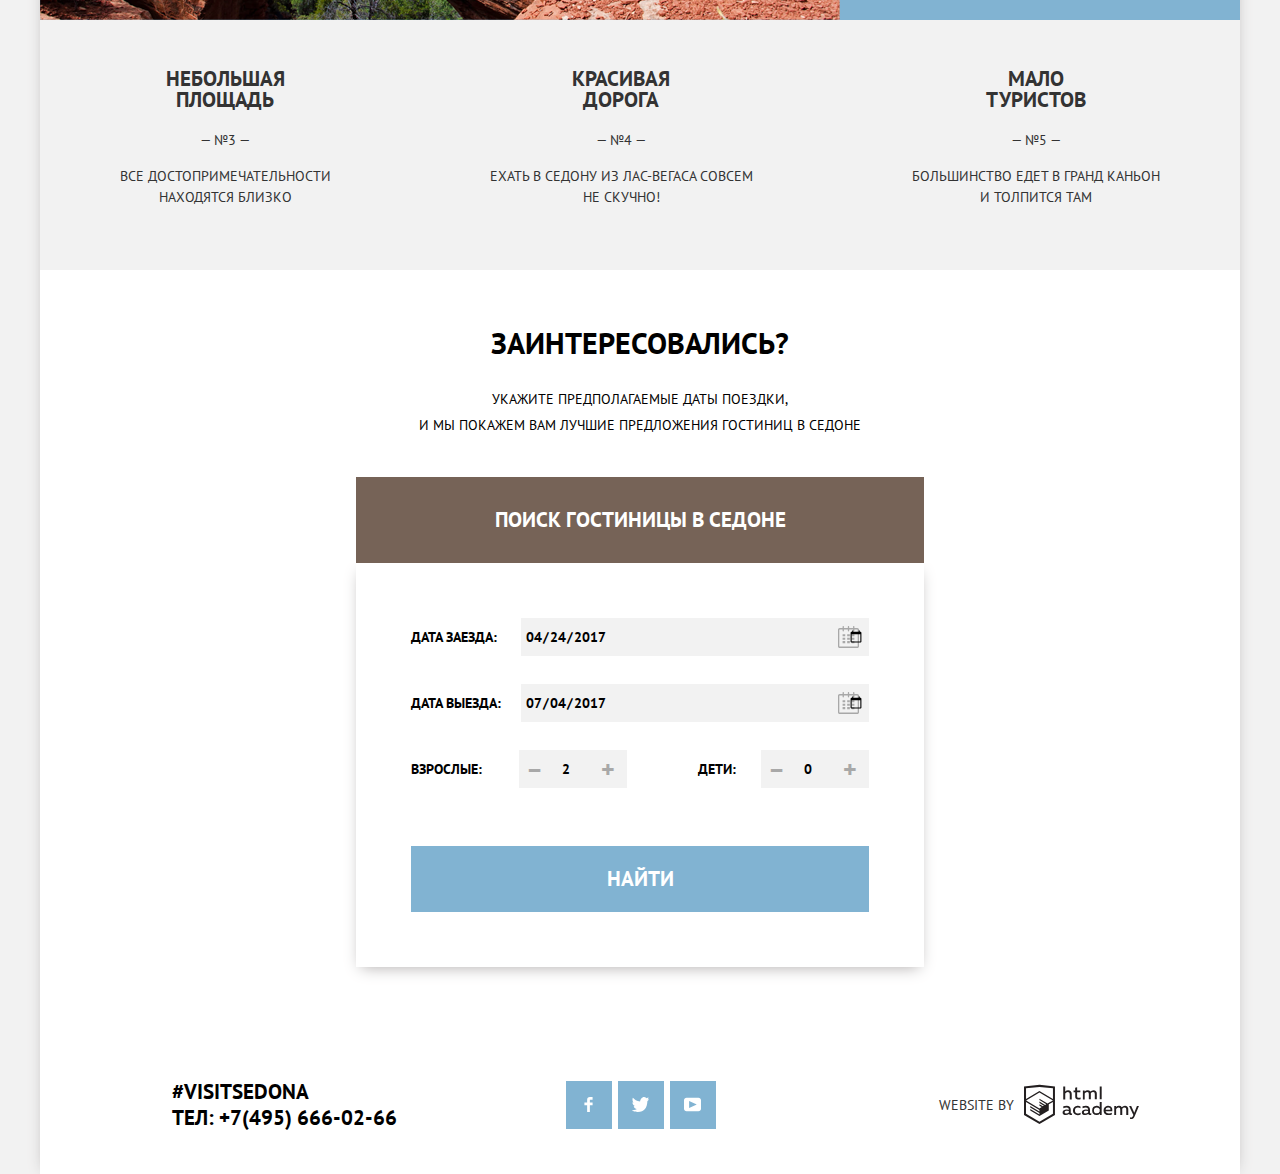
==== commit 062c322b: "правки_" ====
--- a/index.html
+++ b/index.html
@@ -160,9 +160,9 @@
         </p>
       <div>
         <ul class="footer-social list"> 
-          <li><a href="#" class="social-button"><img src="img/fb-icon.svg" alt="facebook"></a></li>
-          <li><a href="#" class="social-button"><img src="img/twitter.svg" alt="twitter"></a></li>
-          <li><a href="#" class="social-button"><img src="img/youtube.svg" alt="youtube"></a></li>
+          <li><a href="#" class="social-button"><img src="img/fb-icon.svg" width="17" height="15" alt="facebook"></a></li>
+          <li><a href="#" class="social-button"><img src="img/twitter.svg" width="17" height="15" alt="twitter"></a></li>
+          <li><a href="#" class="social-button"><img src="img/youtube.svg" width="17" height="15" alt="youtube"></a></li>
         </ul>
         </div>
         <p class="footer-copyright">
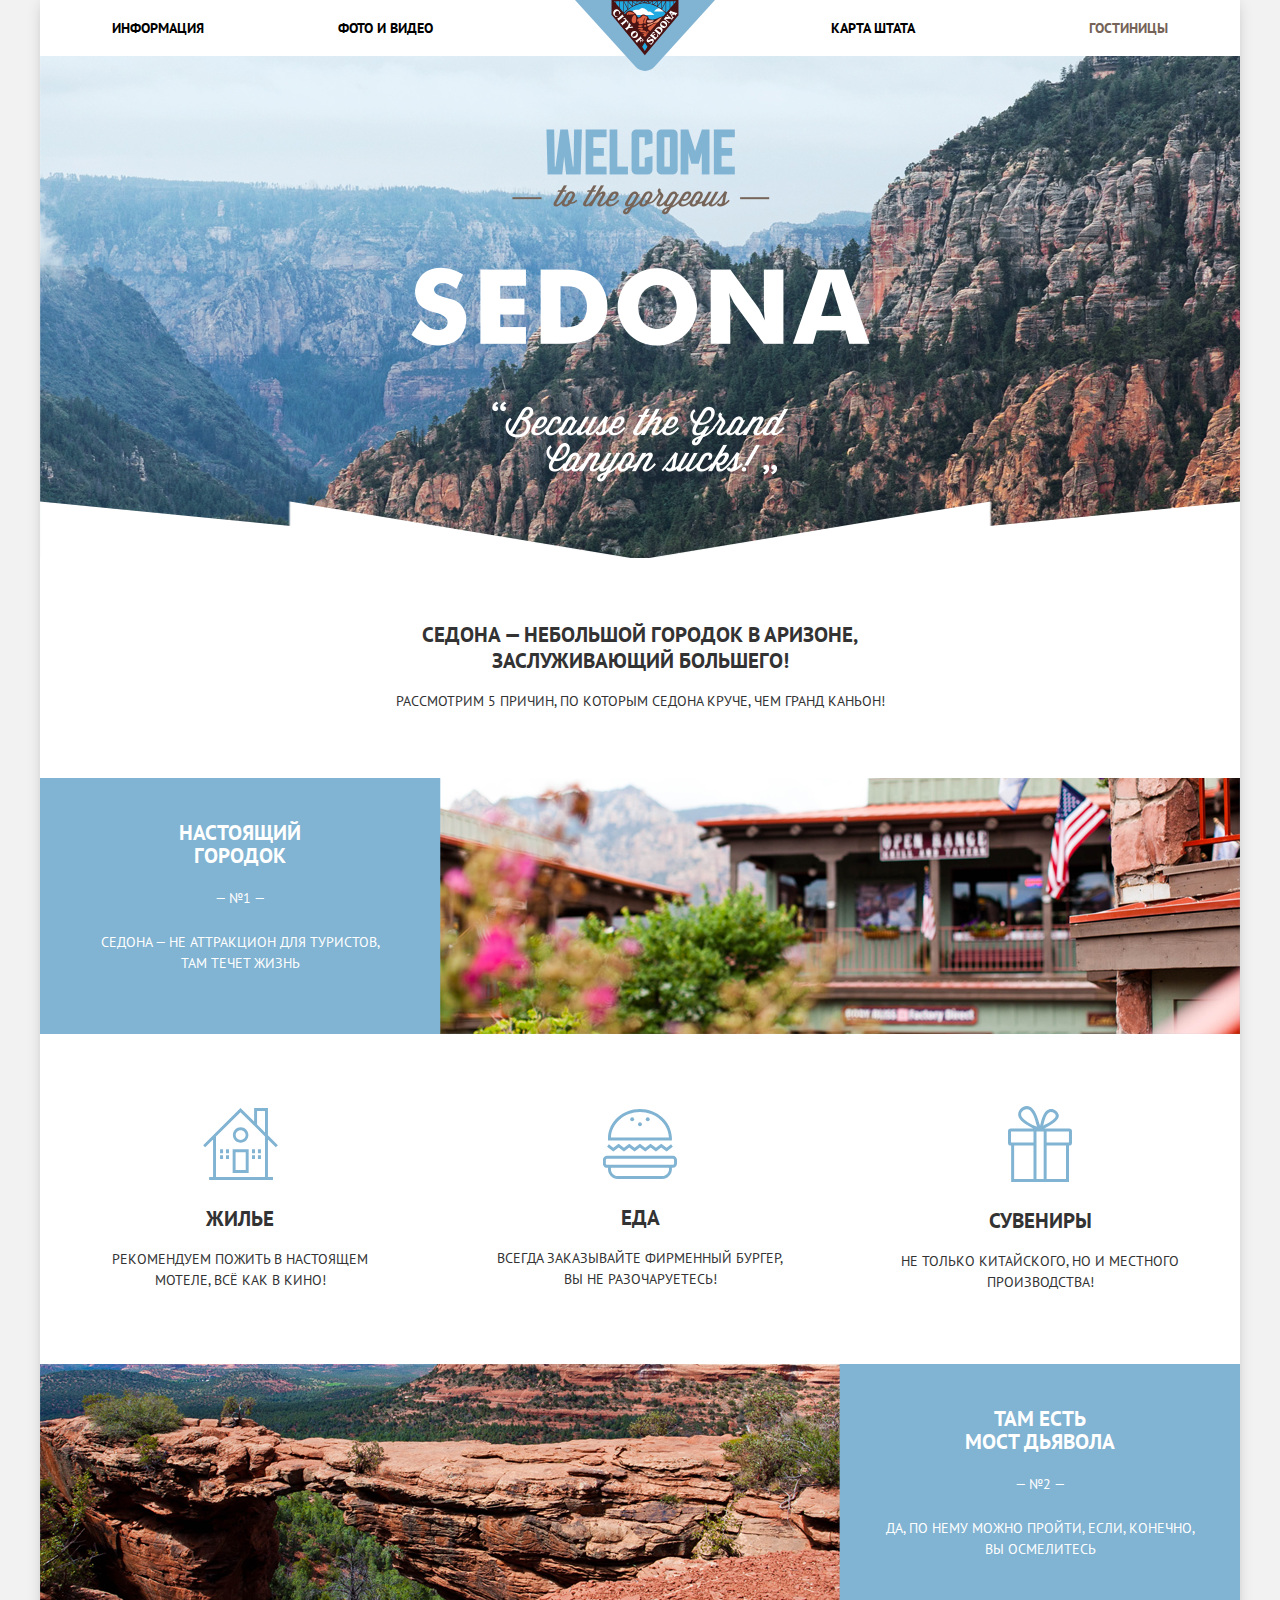
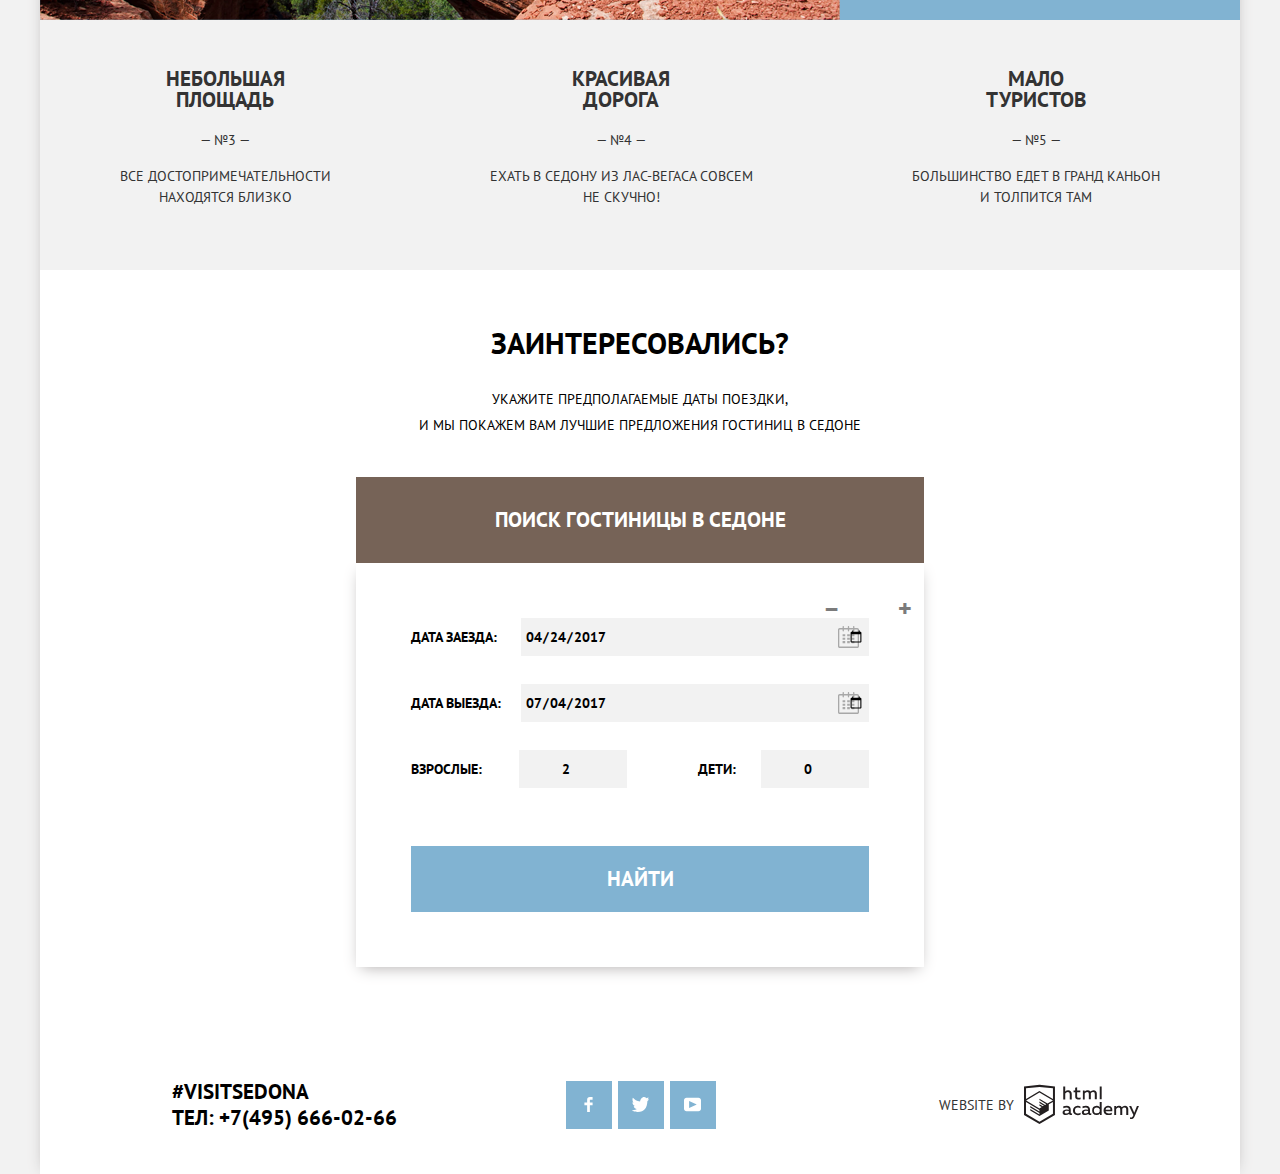
==== commit bf56eee0: "правки" ====
--- a/index.html
+++ b/index.html
@@ -8,7 +8,7 @@
     <link href="css/style.css" rel="stylesheet">
   </head>
   <body class="main-background">
-  <section class="container">
+  <div class="container">
   <header>
       <nav>
         <a href="index.html"><img src="img/logo-sedona.svg" width="140" height="71" class="logo" alt="Логотип Седоны"></a>
@@ -126,24 +126,24 @@
               <div class="form-search-item">
                 <label for="number-adult" class="form-search-adult-kids">Взрослые:
                   <input class="form-search-number adult" type="number" id="number-adult" name="amount-adult" value="2">
-                  <div class="adult-up">
+                </label>
+                  <p class="adult-up">
                   +
-                  </div>
-                  <div class="adult-down">
+                  </p>
+                  <p class="adult-down">
                   –
-                  </div>
-                </label>
+                  </p>
                 <label for="number-kids" class="form-search-adult-kids">Дети:
                   <input class="form-search-number kids" type="number" id="number-kids" name="amount-kids" value="0">
-                  <div class="kids-up">
+                </label>
+                  <p class="kids-up">
                   +
-                  </div>
-                  <div class="kids-down">
+                  </p>
+                  <p class="kids-down">
                   –
-                  </div>
-              </label>
-            </div>
-                <button class="button-form-find" type="submit">Найти</button>
+                  </p>
+              </div>
+              <button class="button-form-find" type="submit">Найти</button>
               </form>
             </div>
               <div class="map">
@@ -173,7 +173,7 @@
           </a>
         </p>
 </footer>
-</section>
-    <script src="js/script-sedona.js"></script>
+</div>
+<script src="js/script-sedona.js"></script>
 </body>
 </html>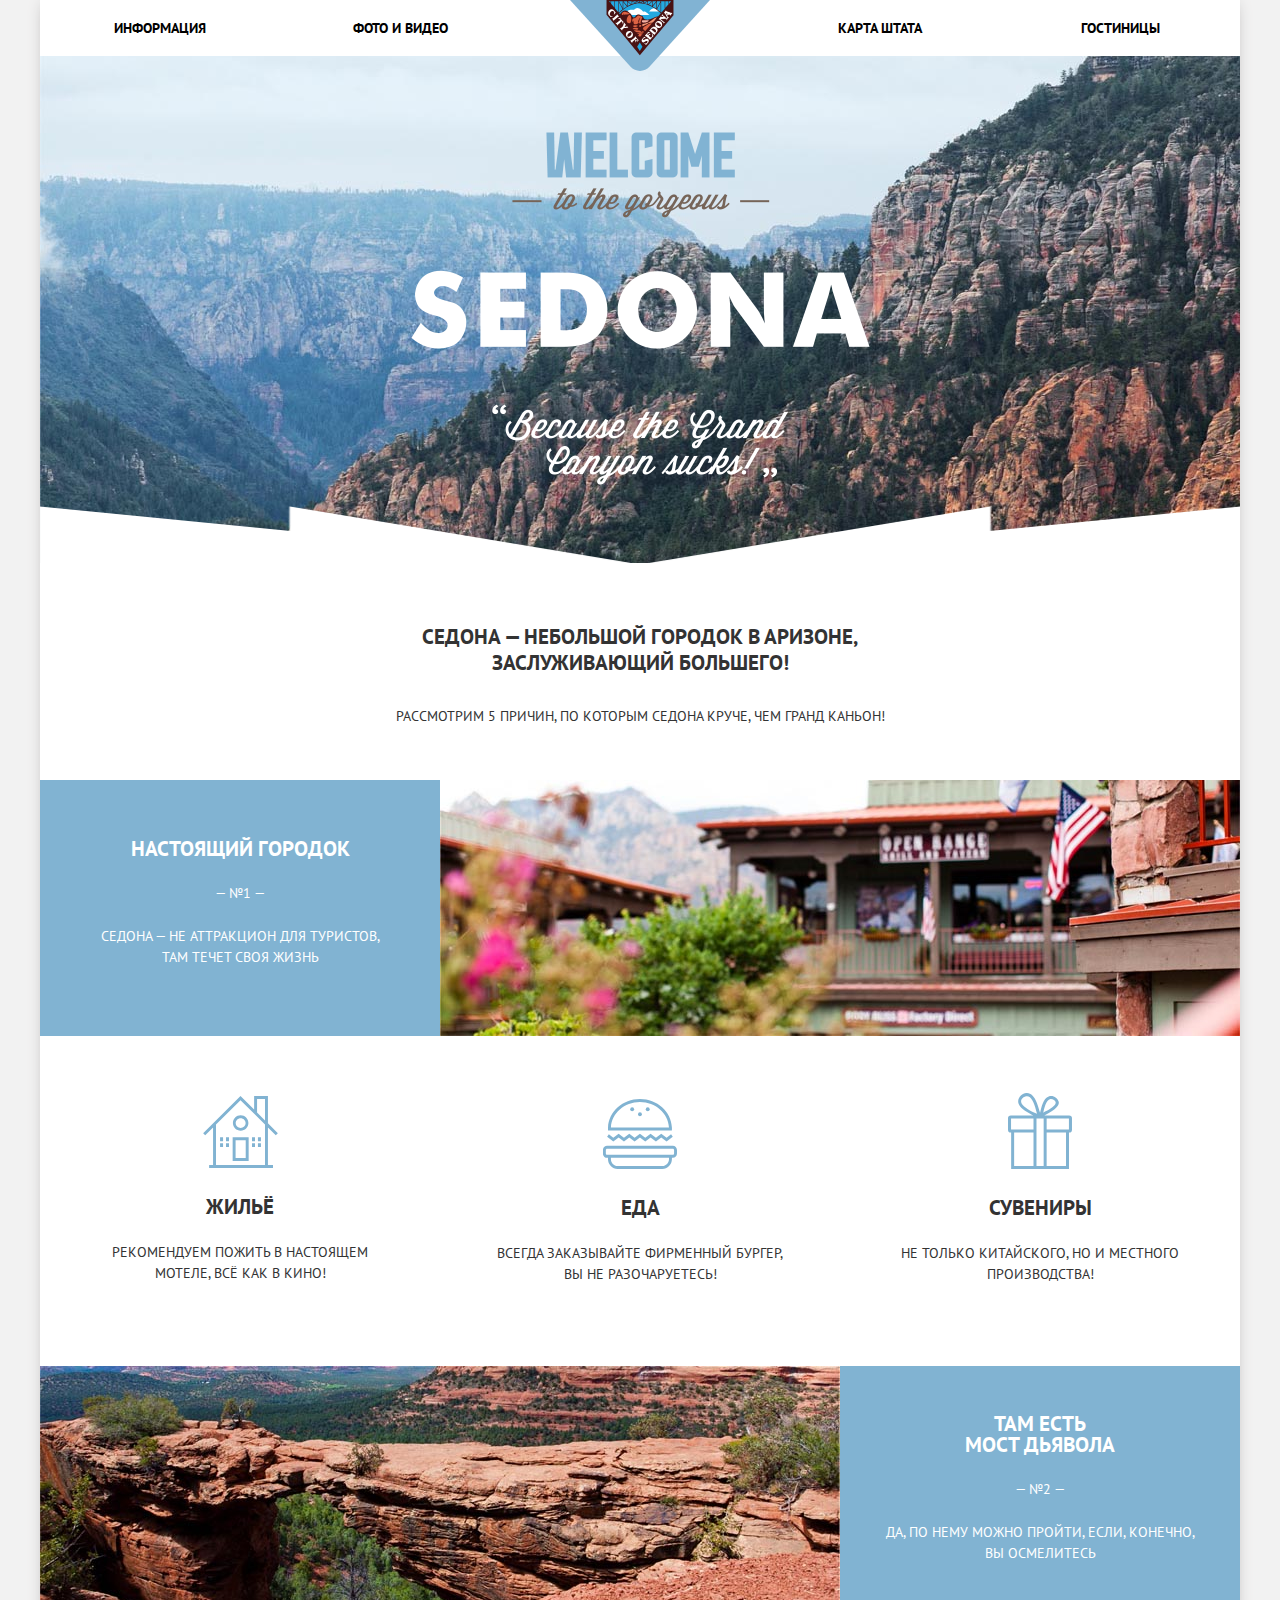
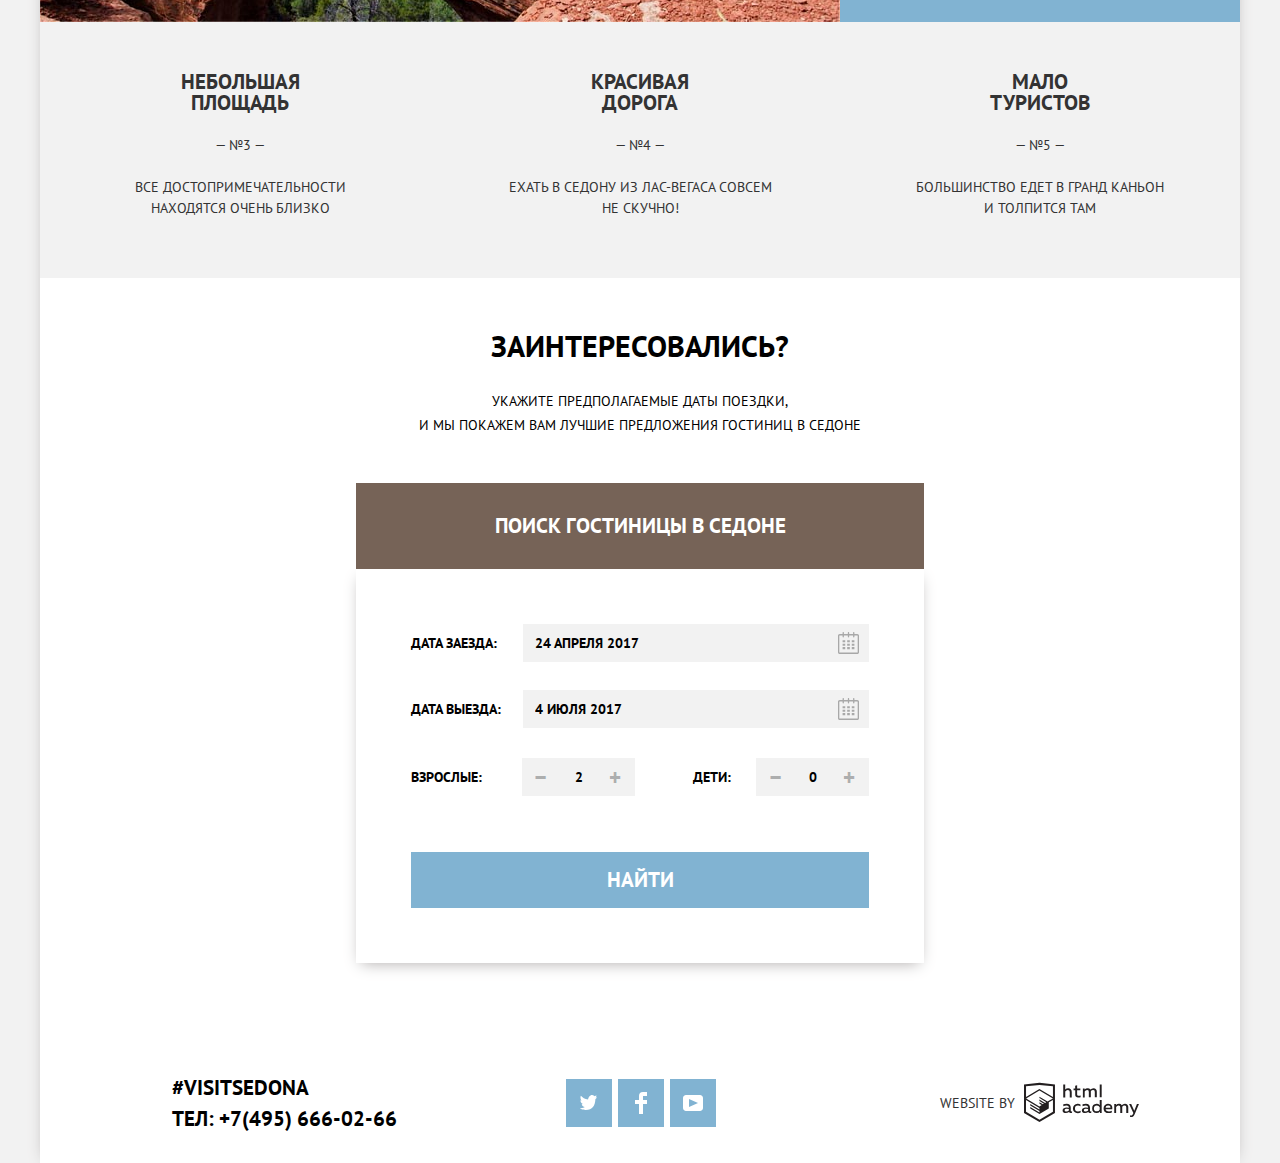
==== commit bec4d3cb: "правки" ====
--- a/index.html
+++ b/index.html
@@ -9,15 +9,14 @@
   </head>
   <body class="main-background">
   <div class="container">
-  <header>
+  <header class="header-all">
       <nav>
-        <a href="index.html"><img src="img/logo-sedona.svg" width="140" height="71" class="logo" alt="Логотип Седоны"></a>
+        <img src="img/logo-sedona.svg" width="140" height="71" class="logo" alt="Логотип Седоны">
         <ul class="main-navigation">
           <li><a href="info.html">Информация</a></li>
-          <li class="nav-start"><a href="#">Фото и видео</a></li>
-          <li></li>
-          <li class="nav-finish"><a href="#">Карта штата</a></li>
-          <li class="active"><a href="catalog.html">Гостиницы</a></li>
+          <li><a href="#">Фото и видео</a></li>
+          <li class="nav-map"><a href="#">Карта штата</a></li>
+          <li><a href="catalog.html">Гостиницы</a></li>
         </ul>
       </nav>
   </header>
@@ -32,74 +31,64 @@
           </div>
         </section>
       <section class="features-1">
-          <h2 class="visually-hidden">Преимущества</h2>
+         <h2 class="visually-hidden">Преимущества</h2>
             <div class="features-1-text">
-                <h3>Настоящий<br>городок</h3>
-                <p>— №1 —</p>
-                <p>Седона — не аттракцион для туристов, 
+                <h3>Настоящий городок</h3>
+                <p class="features-1-text-1">— №1 —</p>
+                <p class="features-1-text-2">Седона — не аттракцион для туристов, 
                 <br>
-                там течет жизнь</p>
+                там течет своя жизнь</p>
             </div>
-                <img src="img/feature-picture.png" width="800" height="256" alt="Седона — настоящий городок">
+                <img src="img/feature-picture.jpg" width="800" height="256" alt="Седона — настоящий городок">
       </section>
-      <section>
          <h2 class="visually-hidden">Преимущества</h2>
             <ul class="features-list-1">
               <li class="feature-item-1">
-                  <img src="img/icon-1.svg" width="75" height="72" alt="дом">
-                <h3>Жилье</h3>
-                <p>Рекомендуем пожить в настоящем<br>мотеле, всё как в кино!</p>
+                  <img src="img/icon-1.svg" class="feature-icon-1" width="75" height="72" alt="дом">
+                <h3>Жильё</h3>
+                <p>Рекомендуем пожить в настоящем мотеле, всё как в кино!</p>
               </li>
               <li class="feature-item-1">
-                <a>
-                  <img src="img/icon-3.svg" width="74" height="70" alt="бургер">
-                </a>
+                  <img src="img/icon-3.svg" class="feature-icon-2" width="74" height="70" alt="бургер">
                 <h3>Еда</h3>
-                <p>Всегда заказывайте фирменный бургер,<br>вы не разочаруетесь!</p>
+                <p>Всегда заказывайте фирменный бургер, вы не разочаруетесь!</p>
               </li>
               <li class="feature-item-1">
-                <a>
-                  <img src="img/icon-2.svg" width="64" height="76" alt="подарок">
-                </a>
+                  <img src="img/icon-2.svg" class="feature-icon-3" width="64" height="76" alt="подарок">
                 <h3>Сувениры</h3>
-                <p>Не только китайского, но и местного<br>производства!</p>
+                <p>Не только китайского, но и местного производства!</p>
             </li>
           </ul>
-      </section>
       <section class="features-1">
           <h2 class="visually-hidden">Преимущества</h2>
-              <img src="img/feature-picture-2.png" width="800" height="256" alt="мост Дьявола">
+              <img src="img/feature-picture-2.jpg" width="800" height="256" alt="мост Дьявола">
               <div class="features-1-text">
                 <h3>Там есть<br>мост Дьявола</h3>
-                <p>— №2 —</p>
-                <p>Да, по нему можно пройти, если, конечно, 
+                <p class="features-1-text-1">— №2 —</p>
+                <p class="features-1-text-2">Да, по нему можно пройти, если, конечно, 
                 <br>
                 вы осмелитесь</p>
             </div>
       </section>
-      <section>
           <h2 class="visually-hidden">Преимущества</h2>
             <ul class="features-list-2">
               <li class="feature-item-2">
-                <h3>Небольшая<br>
-                  площадь</h3>
+                <h3>Небольшая<br>площадь</h3>
                 <p class="feature-item-2-number">— №3 —</p>
-                <p>Все достопримечательности<br>находятся близко</p>
+                <p class="feature-item-2-text">Все достопримечательности<br>находятся очень близко</p>
               </li>
               <li class="feature-item-2">
-                <h3>Красивая<br>
-                  дорога</h3>
+                <h3>Красивая<br>дорога</h3>
                 <p class="feature-item-2-number">— №4 —</p>
-                <p>Ехать в Седону из Лас-Вегаса совсем<br>не скучно!</p>
+                <p class="feature-item-2-text">Ехать в Седону из Лас-Вегаса совсем<br>не скучно!</p>
                 </li>
               <li class="feature-item-2">
-                  <h3>Мало<br>
-                    туристов</h3>
+                  <h3>Мало<br>туристов</h3>
                   <p class="feature-item-2-number">— №5 —</p>
-                  <p>Большинство едет в Гранд Каньон<br>и толпится там</p>
+                  <p class="feature-item-2-text">Большинство едет в Гранд Каньон<br>и толпится там</p>
               </li>
             </ul>
-      </section>
+     
       <section class="search">
          <h2>Заинтересовались?</h2>
             <p class="search-text">Укажите предполагаемые даты поездки,<br>
@@ -113,35 +102,35 @@
             <form  class="form-main form-main-show" action="https://echo.htmlacademy.ru/courses" method="post">
               <div class="form-search-item">
                 <label for="date-in" class="form-calendar">Дата заезда:
-                <input class="form-search-check" type="date" id="date-in" name="date-check-in" value="2017-04-24">
+                <input class="form-search-check" type="text" id="date-in" name="date-check-in" value="24 АПРЕЛЯ 2017">
                   <svg xmlns="http://www.w3.org/2000/svg" width="21" height="22" viewBox="0 0 21 22"><path d="M19.251 2.025h-2.845V.648c0-.381-.294-.689-.656-.689-.363 0-.656.308-.656.689v1.377h-3.938V.648c0-.381-.294-.689-.655-.689-.363 0-.657.308-.657.689v1.377H5.906V.648c0-.381-.294-.689-.656-.689-.363 0-.657.308-.657.689v1.377H1.75C.784 2.025 0 2.847 0 3.862v16.302C0 21.179.784 22 1.75 22h17.501c.966 0 1.749-.821 1.749-1.836V3.862c0-1.015-.783-1.837-1.749-1.837zm.437 18.139a.448.448 0 0 1-.437.459H1.75a.45.45 0 0 1-.438-.459V3.862a.45.45 0 0 1 .438-.459h2.844v1.378c0 .381.294.689.657.689.362 0 .656-.308.656-.689V3.403h3.938v1.378c0 .381.294.689.657.689.361 0 .655-.308.655-.689V3.403h3.938v1.378c0 .381.293.689.656.689.362 0 .656-.308.656-.689V3.403h2.845c.241 0 .437.206.437.459v16.302z"/><path d="M4.594 8.225h2.625v2.066H4.594zM4.594 11.668h2.625v2.067H4.594zM4.594 15.112h2.625v2.066H4.594zM9.188 15.112h2.625v2.066H9.188zM9.188 11.668h2.625v2.067H9.188zM9.188 8.225h2.625v2.066H9.188zM13.781 15.112h2.625v2.066h-2.625zM13.781 11.668h2.625v2.067h-2.625zM13.781 8.225h2.625v2.066h-2.625z"/></svg>
                 </label>
               </div>
               <div class="form-search-item">
                 <label for="date-out" class="form-calendar">Дата выезда:
-                <input class="form-search-check" type="date" id="date-out" name="date-check-out" value="2017-07-04"> 
+                <input class="form-search-check" type="text" id="date-out" name="date-check-out" value="4 ИЮЛЯ 2017">
                   <svg xmlns="http://www.w3.org/2000/svg" width="21" height="22" viewBox="0 0 21 22"><path d="M19.251 2.025h-2.845V.648c0-.381-.294-.689-.656-.689-.363 0-.656.308-.656.689v1.377h-3.938V.648c0-.381-.294-.689-.655-.689-.363 0-.657.308-.657.689v1.377H5.906V.648c0-.381-.294-.689-.656-.689-.363 0-.657.308-.657.689v1.377H1.75C.784 2.025 0 2.847 0 3.862v16.302C0 21.179.784 22 1.75 22h17.501c.966 0 1.749-.821 1.749-1.836V3.862c0-1.015-.783-1.837-1.749-1.837zm.437 18.139a.448.448 0 0 1-.437.459H1.75a.45.45 0 0 1-.438-.459V3.862a.45.45 0 0 1 .438-.459h2.844v1.378c0 .381.294.689.657.689.362 0 .656-.308.656-.689V3.403h3.938v1.378c0 .381.294.689.657.689.361 0 .655-.308.655-.689V3.403h3.938v1.378c0 .381.293.689.656.689.362 0 .656-.308.656-.689V3.403h2.845c.241 0 .437.206.437.459v16.302z"/><path d="M4.594 8.225h2.625v2.066H4.594zM4.594 11.668h2.625v2.067H4.594zM4.594 15.112h2.625v2.066H4.594zM9.188 15.112h2.625v2.066H9.188zM9.188 11.668h2.625v2.067H9.188zM9.188 8.225h2.625v2.066H9.188zM13.781 15.112h2.625v2.066h-2.625zM13.781 11.668h2.625v2.067h-2.625zM13.781 8.225h2.625v2.066h-2.625z"/></svg>
                 </label>
               </div>
               <div class="form-search-item">
                 <label for="number-adult" class="form-search-adult-kids">Взрослые:
-                  <input class="form-search-number adult" type="number" id="number-adult" name="amount-adult" value="2">
+                  <input class="form-search-number adult" type="text" id="number-adult" name="amount-adult" value="2">
                 </label>
-                  <p class="adult-up">
+                  <button class="adult-up">
                   +
-                  </p>
-                  <p class="adult-down">
+                  </button>
+                  <button class="adult-down">
                   –
-                  </p>
+                  </button>
                 <label for="number-kids" class="form-search-adult-kids">Дети:
-                  <input class="form-search-number kids" type="number" id="number-kids" name="amount-kids" value="0">
+                  <input class="form-search-number kids" type="text" id="number-kids" name="amount-kids" value="0">
                 </label>
-                  <p class="kids-up">
+                  <button class="kids-up">
                   +
-                  </p>
-                  <p class="kids-down">
+                  </button>
+                  <button class="kids-down">
                   –
-                  </p>
+                  </button>
               </div>
               <button class="button-form-find" type="submit">Найти</button>
               </form>
@@ -153,26 +142,29 @@
           </div>
       </section>      
 </main>
-<footer class="footer"> 
-    <p class="footer-contacts">
-        #visitsedona<br>
-        Тел: +7(495) 666-02-66
-        </p>
-      <div>
-        <ul class="footer-social list"> 
-          <li><a href="#" class="social-button"><img src="img/fb-icon.svg" width="17" height="15" alt="facebook"></a></li>
-          <li><a href="#" class="social-button"><img src="img/twitter.svg" width="17" height="15" alt="twitter"></a></li>
-          <li><a href="#" class="social-button"><img src="img/youtube.svg" width="17" height="15" alt="youtube"></a></li>
-        </ul>
-        </div>
-        <p class="footer-copyright">
-          <span class="footer-website">website by</span>
-          <a href="https://htmlacademy.ru/intensive/htmlcss"><span class="visually-hidden">HTML Academy</span>
-          <svg id="Layer_1" data-name="Layer 1" xmlns="http://www.w3.org/2000/svg" width="115" height="41" viewBox="0 0 108.08 36.85"><path d="M44.61,26.88a2,2,0,0,0,.55-0.1v1.33a3.25,3.25,0,0,1-1.18.21,1.67,1.67,0,0,1-1.67-1,4.84,4.84,0,0,1-3.14,1.08c-1.51,0-2.91-.83-2.91-2.55,0-2.13,2-2.79,3.71-2.79a11.08,11.08,0,0,1,2.17.25v-0.3c0-1-.76-1.77-2.19-1.77a7.42,7.42,0,0,0-3,.64v-1.7a10.21,10.21,0,0,1,3.19-.55c2.36,0,3.81,1.12,3.81,3.65v3a0.54,0.54,0,0,0,.49.59h0.17Zm-6.44-1.13A1.35,1.35,0,0,0,39.63,27h0.11a3.39,3.39,0,0,0,2.41-1V24.58a9.72,9.72,0,0,0-1.81-.21c-1,0-2.16.33-2.16,1.38h0Zm12.36-6.11a5,5,0,0,1,2.57.64V22a4.08,4.08,0,0,0-2.3-.7,2.75,2.75,0,1,0,0,5.49,5,5,0,0,0,2.43-.64v1.71a6.27,6.27,0,0,1-2.76.57A4.21,4.21,0,0,1,46,24.51q0-.21,0-0.41a4.32,4.32,0,0,1,4.18-4.46h0.38Zm12.17,7.24a2,2,0,0,0,.55-0.1v1.33a3.25,3.25,0,0,1-1.18.21,1.67,1.67,0,0,1-1.67-1,4.84,4.84,0,0,1-3.14,1.08c-1.51,0-2.91-.83-2.91-2.55,0-2.13,2-2.79,3.71-2.79a11.08,11.08,0,0,1,2.17.25v-0.3c0-1-.76-1.77-2.19-1.77a7.42,7.42,0,0,0-3,.64v-1.7a10.21,10.21,0,0,1,3.19-.55c2.36,0,3.81,1.12,3.81,3.65v3a0.54,0.54,0,0,0,.49.59h0.17Zm-6.44-1.13A1.35,1.35,0,0,0,57.73,27h0.11a3.39,3.39,0,0,0,2.41-1V24.58a9.72,9.72,0,0,0-1.81-.21c-1.06,0-2.16.33-2.16,1.38h0ZM73,16V28.2H71.35V26.88a3.88,3.88,0,0,1-3.19,1.54,4.4,4.4,0,0,1,0-8.78,3.81,3.81,0,0,1,3,1.3V16H73Zm-4.53,5.22a2.76,2.76,0,1,0,0,5.52A2.86,2.86,0,0,0,71.15,25V23A2.91,2.91,0,0,0,68.49,21.27ZM79,19.64c3.31,0,4.46,2.68,3.92,5.09H76.7c0.21,1.5,1.67,2.11,3.19,2.11a6.11,6.11,0,0,0,2.64-.59v1.6a7.14,7.14,0,0,1-3,.57C77,28.42,74.78,27,74.78,24a4.18,4.18,0,0,1,4-4.39H79Zm0.09,1.54a2.28,2.28,0,0,0-2.44,2.1v0.06H81.3A2,2,0,0,0,79.13,21.18Zm5.73,7V19.87h1.65v1a3.81,3.81,0,0,1,2.78-1.27A2.86,2.86,0,0,1,91.89,21a4.12,4.12,0,0,1,2.91-1.33A3.06,3.06,0,0,1,98,23V28.2h-1.9V23.05a1.59,1.59,0,0,0-1.42-1.75H94.42a2.8,2.8,0,0,0-2.07,1.12V28.2h-1.9V23.05A1.59,1.59,0,0,0,89,21.31H88.8a3,3,0,0,0-2.21,1.29v5.63H84.86Zm21.31-8.33h1.9l-3.91,9.46c-0.9,2.17-2.09,2.86-3.35,2.86a4.76,4.76,0,0,1-1.1-.14V30.46a2.86,2.86,0,0,0,.85.12c0.9,0,1.58-.64,2.07-1.9l0.17-.42-4-8.4h2l2.86,6.29ZM38.73,1.46V6.22a3.81,3.81,0,0,1,2.7-1.14,3.25,3.25,0,0,1,3.44,3.4v5.15H43V8.72a1.81,1.81,0,0,0-1.61-2h-0.3a2.93,2.93,0,0,0-2.32,1.39v5.52h-1.9V1.46h1.9ZM49.94,2.31v3h3V6.91h-3v3.81c0,1.1.5,1.46,1.58,1.46a4.49,4.49,0,0,0,1.69-.33v1.6A6.8,6.8,0,0,1,51,13.8a2.55,2.55,0,0,1-2.86-2.74V6.89H46.58V5.26h1.5V2.74Zm5.4,11.31V5.28H57v1A3.81,3.81,0,0,1,59.77,5a2.86,2.86,0,0,1,2.6,1.33A4.12,4.12,0,0,1,65.28,5,3.06,3.06,0,0,1,68.44,8.4v5.21h-1.9V8.46a1.59,1.59,0,0,0-1.42-1.75H64.89a2.8,2.8,0,0,0-2.07,1.12v5.78h-1.9V8.46A1.59,1.59,0,0,0,59.5,6.71H59.27A3,3,0,0,0,57.06,8v5.63H55.34ZM71.17,1.45H73V13.6H71.17V1.45ZM14.71,0H14.55L0,1.54V28.21l14.55,8.66,14.55-8.66V1.54Zm12.5,27.1L14.55,34.64,1.9,27.12V16.18l12.59,7.5V25L5.86,19.9v1.31l8.68,5.21v1.39L5.87,22.65V24l8.68,5.21,8.75-5.24V18.31L27.2,16V27.12Zm0-12.53-3.48,2-1.6,1L14.51,13v1.31L21,18.23H21l-0.14.09-1,.54-5.37-3.2V17l4.24,2.52-1,.67-3.2-1.9v1.31l2.1,1.24L14.5,22.1,2,14.65,14.51,7.11Zm0-1.32L14.49,5.76,1.91,13.25v-10L14.56,1.92,27.21,3.25v10h0Z" transform="translate(0 -0.02)" fill="#231f20"></path>
-          </svg>
-          </a>
-        </p>
-</footer>
+<div class="container-2">
+  <footer class="footer">
+    <div class="footer-contacts">
+    <p>#visitsedona<br>
+      <a href="tel:+74956660266" class="tel-number">Тел: +7(495) 666-02-66</a>
+    </p>
+  </div>
+  <div>
+  <ul class="footer-social list"> 
+    <li><a href="#" class="social-button"><img src="img/twitter.svg" width="17" height="15" alt="twitter"></a></li>
+    <li><a href="#" class="social-button"><img src="img/fb-icon.svg" width="12" height="22" alt="facebook"></a></li>
+    <li><a href="#" class="social-button"><img src="img/youtube.svg" width="20" height="16" alt="youtube"></a></li>
+  </ul>
+  </div>
+  <p class="footer-copyright">
+    <span class="footer-website">website by</span>
+    <a href="https://htmlacademy.ru/intensive/htmlcss" class="footer-logo"><span class="visually-hidden">HTML Academy</span>
+    <svg id="Layer_1" data-name="Layer 1" xmlns="http://www.w3.org/2000/svg" width="115" height="41" viewBox="0 0 108.08 36.85"><path d="M44.61,26.88a2,2,0,0,0,.55-0.1v1.33a3.25,3.25,0,0,1-1.18.21,1.67,1.67,0,0,1-1.67-1,4.84,4.84,0,0,1-3.14,1.08c-1.51,0-2.91-.83-2.91-2.55,0-2.13,2-2.79,3.71-2.79a11.08,11.08,0,0,1,2.17.25v-0.3c0-1-.76-1.77-2.19-1.77a7.42,7.42,0,0,0-3,.64v-1.7a10.21,10.21,0,0,1,3.19-.55c2.36,0,3.81,1.12,3.81,3.65v3a0.54,0.54,0,0,0,.49.59h0.17Zm-6.44-1.13A1.35,1.35,0,0,0,39.63,27h0.11a3.39,3.39,0,0,0,2.41-1V24.58a9.72,9.72,0,0,0-1.81-.21c-1,0-2.16.33-2.16,1.38h0Zm12.36-6.11a5,5,0,0,1,2.57.64V22a4.08,4.08,0,0,0-2.3-.7,2.75,2.75,0,1,0,0,5.49,5,5,0,0,0,2.43-.64v1.71a6.27,6.27,0,0,1-2.76.57A4.21,4.21,0,0,1,46,24.51q0-.21,0-0.41a4.32,4.32,0,0,1,4.18-4.46h0.38Zm12.17,7.24a2,2,0,0,0,.55-0.1v1.33a3.25,3.25,0,0,1-1.18.21,1.67,1.67,0,0,1-1.67-1,4.84,4.84,0,0,1-3.14,1.08c-1.51,0-2.91-.83-2.91-2.55,0-2.13,2-2.79,3.71-2.79a11.08,11.08,0,0,1,2.17.25v-0.3c0-1-.76-1.77-2.19-1.77a7.42,7.42,0,0,0-3,.64v-1.7a10.21,10.21,0,0,1,3.19-.55c2.36,0,3.81,1.12,3.81,3.65v3a0.54,0.54,0,0,0,.49.59h0.17Zm-6.44-1.13A1.35,1.35,0,0,0,57.73,27h0.11a3.39,3.39,0,0,0,2.41-1V24.58a9.72,9.72,0,0,0-1.81-.21c-1.06,0-2.16.33-2.16,1.38h0ZM73,16V28.2H71.35V26.88a3.88,3.88,0,0,1-3.19,1.54,4.4,4.4,0,0,1,0-8.78,3.81,3.81,0,0,1,3,1.3V16H73Zm-4.53,5.22a2.76,2.76,0,1,0,0,5.52A2.86,2.86,0,0,0,71.15,25V23A2.91,2.91,0,0,0,68.49,21.27ZM79,19.64c3.31,0,4.46,2.68,3.92,5.09H76.7c0.21,1.5,1.67,2.11,3.19,2.11a6.11,6.11,0,0,0,2.64-.59v1.6a7.14,7.14,0,0,1-3,.57C77,28.42,74.78,27,74.78,24a4.18,4.18,0,0,1,4-4.39H79Zm0.09,1.54a2.28,2.28,0,0,0-2.44,2.1v0.06H81.3A2,2,0,0,0,79.13,21.18Zm5.73,7V19.87h1.65v1a3.81,3.81,0,0,1,2.78-1.27A2.86,2.86,0,0,1,91.89,21a4.12,4.12,0,0,1,2.91-1.33A3.06,3.06,0,0,1,98,23V28.2h-1.9V23.05a1.59,1.59,0,0,0-1.42-1.75H94.42a2.8,2.8,0,0,0-2.07,1.12V28.2h-1.9V23.05A1.59,1.59,0,0,0,89,21.31H88.8a3,3,0,0,0-2.21,1.29v5.63H84.86Zm21.31-8.33h1.9l-3.91,9.46c-0.9,2.17-2.09,2.86-3.35,2.86a4.76,4.76,0,0,1-1.1-.14V30.46a2.86,2.86,0,0,0,.85.12c0.9,0,1.58-.64,2.07-1.9l0.17-.42-4-8.4h2l2.86,6.29ZM38.73,1.46V6.22a3.81,3.81,0,0,1,2.7-1.14,3.25,3.25,0,0,1,3.44,3.4v5.15H43V8.72a1.81,1.81,0,0,0-1.61-2h-0.3a2.93,2.93,0,0,0-2.32,1.39v5.52h-1.9V1.46h1.9ZM49.94,2.31v3h3V6.91h-3v3.81c0,1.1.5,1.46,1.58,1.46a4.49,4.49,0,0,0,1.69-.33v1.6A6.8,6.8,0,0,1,51,13.8a2.55,2.55,0,0,1-2.86-2.74V6.89H46.58V5.26h1.5V2.74Zm5.4,11.31V5.28H57v1A3.81,3.81,0,0,1,59.77,5a2.86,2.86,0,0,1,2.6,1.33A4.12,4.12,0,0,1,65.28,5,3.06,3.06,0,0,1,68.44,8.4v5.21h-1.9V8.46a1.59,1.59,0,0,0-1.42-1.75H64.89a2.8,2.8,0,0,0-2.07,1.12v5.78h-1.9V8.46A1.59,1.59,0,0,0,59.5,6.71H59.27A3,3,0,0,0,57.06,8v5.63H55.34ZM71.17,1.45H73V13.6H71.17V1.45ZM14.71,0H14.55L0,1.54V28.21l14.55,8.66,14.55-8.66V1.54Zm12.5,27.1L14.55,34.64,1.9,27.12V16.18l12.59,7.5V25L5.86,19.9v1.31l8.68,5.21v1.39L5.87,22.65V24l8.68,5.21,8.75-5.24V18.31L27.2,16V27.12Zm0-12.53-3.48,2-1.6,1L14.51,13v1.31L21,18.23H21l-0.14.09-1,.54-5.37-3.2V17l4.24,2.52-1,.67-3.2-1.9v1.31l2.1,1.24L14.5,22.1,2,14.65,14.51,7.11Zm0-1.32L14.49,5.76,1.91,13.25v-10L14.56,1.92,27.21,3.25v10h0Z" transform="translate(0 -0.02)" fill="#231f20"></path>
+    </svg>
+    </a>
+  </p>
+  </footer>
+</div>
 </div>
 <script src="js/script-sedona.js"></script>
 </body>
--- a/css/style.css
+++ b/css/style.css
@@ -1,13 +1,13 @@
 body {
-    margin: 0;
-    padding: 0;
-    font-family: 'PT Sans', sans-serif;
-    font-size: 14px;
-    line-height: 26px;
-    font-weight: 400;
-    color: #333333;
-    text-transform: uppercase;
-    background-color: #f2f2f2;
+  margin: 0;
+  padding: 0;
+  font-family: "PT Sans", Arial, sans-serif;
+  font-size: 14px;
+  line-height: 26px;
+  font-weight: 400;
+  color: #333333;
+  text-transform: uppercase;
+  background-color: #f2f2f2;
 }
 
 .container {
@@ -17,30 +17,24 @@
   box-shadow: 0 0 15px -5px #ada9a9; 
 }
 
-header {
+.header-all {
   position: relative;
 }
 
 a {
-    text-decoration: none;
-}
-
-button {
-    font-family: inherit;
-    text-transform: uppercase;
-}
-
+  text-decoration: none;
+}
 
 .visually-hidden {
-    position: absolute;
-    clip: rect(0 0 0 0);
-    width: 1px;
-    height: 1px;
-    margin: -1px;
+  position: absolute;
+  clip: rect(0 0 0 0);
+  width: 1px;
+  height: 1px;
+  margin: -1px;
 }
 
 .main-background {
-  background: url('../img/background-photo.png') center -30px;
+  background: url("../img/background-photo.jpg") center -27px;
   background-repeat: no-repeat;
   background-color: #f2f2f2;
 }
@@ -48,7 +42,8 @@
 .logo {
   position: absolute;
   top: 0;
-  left: 535px;
+  left: 50%;
+  transform: translateX(-50%);
 }
 
 .main-navigation {
@@ -57,49 +52,52 @@
   justify-content: space-between;
   align-items: center;
   list-style: none;
-  padding: 15px 72px;
+  padding: 15px 0;
   font-weight: 700;
   color: #000000;
   background-color: #ffffff;
 }
 
-
-.nav-start {
-  padding-right: 130px;
-}
-
-.nav-finish {
-  padding-right: 40px;
-}
-
-  .main-navigation a {
-    color: #000000;
-}
-
-  .main-navigation a:hover {
-    color: #81b3d2;
-}
-
-  .main-navigation a:active {
-    color: rgba(0, 0, 0, 0.3);
-}
-
-.main-navigation .active a {
+.main-navigation li {
+  max-width: 20%;
+  width: 100%;
+  text-align: center;
+}
+
+.nav-map {
+  margin-left: auto;
+}
+
+.main-navigation a {
+  color: #000000;
+}
+
+.main-navigation a:hover {
+  color: #81b3d2;
+}
+
+.main-navigation a:active {
+  color: rgba(0, 0, 0, 0.3);
+}
+
+.nav-active a {
   color: #766357;
 }
 
 .welcome {
-    padding-top: 502px;
-    width: 100%;
-    background-color: #899fa5;
-    background: url('../img/polygon.png'), url('../img/welcome.png');
-    background-repeat: no-repeat;
-    background-position: center 445px, center 73px;
+  padding-top: 502px;
+  width: 100%;
+  background-color: #899fa5;
+  background: url("../img/polygon.png"), url("../img/welcome.png");
+  background-repeat: no-repeat;
+  background-position: center 450px, center 76px;
     
 }
 
 .welcome-text {
-  padding: 50px;
+  margin-top: 5px;
+  padding-top: 47px;
+  padding-bottom: 37px;
   text-align: center;
   background-color: #ffffff;
 }
@@ -107,122 +105,139 @@
 .welcome h1 {
   font-size: 21px;
 }
-
-  .features-1 {
-    display: flex;
-    justify-content: space-between;
-    color: #ffffff;
-    background-color: #81b3d2;
-    margin: 0;
-    padding: 0;
-    text-align: center;
-    vertical-align: center;
-    min-height: 256px;
-    width: 1200px;
-}
-
-  .features-1-text {
-    display: block;
-    margin: auto;
-  }
-
-  .features-1-text h3 {
-
-    margin: 0;
-    padding-top: 3px;
-    padding-bottom: 18px;
-    font-size: 21px;
-    line-height: 23px;
-  }
-
-  .features-1-text p {
-    margin: 0;
-    line-height: 21px;
-    padding-top: 3px;
-    padding-bottom: 20px;
-  }
-
-  .features-list-1 {
-    display: flex;
-    justify-content: space-around;
-    background-color: #ffffff;
-    margin: 0;
-    padding: 0;
-    list-style: none;
-    width: 1200px;
-    height: 330px;
-}
-
-  .feature-item-1 {
-    display: block;
-    margin: auto;
-    width: 300px;
-    text-align: center;
-}
-
-  .feature-item-1 h3 {
-    margin: 0;
-    padding: 20px;
-    font-size: 21px;
-    line-height: 21px;
-  }
-
-  .feature-item-1 p {
-    margin: 0;
-    padding: 0;
-    line-height: 21px;
-  }
-
-  .features-list-2 {
-    display: flex;
-    justify-content: space-around;
-    align-items: center;
-    background-color: #f2f2f2;
-    margin: 0;
-    padding: 0;
-    list-style: none;
-    height: 250px;
-    width: 1200px;
-}
-
-  .feature-item-2 {
-    text-align: center;
-}
-
-  .feature-item-2 h3 {
-    margin: 0;
-    font-size: 21px;
-    line-height: 21px;
-    padding-bottom: 20px;
-  }
-
-  .feature-item-2 p {
-    margin: 0;
-    padding: 0;
-    padding-bottom: 15px;
-    line-height: 21px;
-  }
-
-  .feature-item-2-number {
-    padding-bottom: 20px;
-  }
-
-  .search {
-    padding-top: 30px;
-    color: #000000;
-    background-color: #ffffff;
-    
+.welcome-text p {
+  padding-top: 13px;
+}
+
+.features-1 {
+  display: flex;
+  justify-content: space-between;
+  color: #ffffff;
+  background-color: #81b3d2;
+  margin: 0;
+  padding: 0;
+  text-align: center;
+  vertical-align: center;
+  min-height: 256px;
+  width: 1200px;
+}
+
+.features-1-text {
+  display: flex;
+  margin: auto;
+  flex-direction: column;
+  align-items: center;
+  justify-content: center;
+}
+
+.features-1-text h3 {
+  padding-top: 5px;
+  margin-bottom: 10px;
+  font-size: 21px;
+  line-height: 21px;
+}
+
+.features-1-text-1 {
+  line-height: 21px;
+  padding-bottom: 8px;
+}
+
+.features-1-text-2 {
+  padding-bottom: 37px;
+  margin: 0;
+  line-height: 21px;
+}
+
+.features-list-1 {
+  display: flex;
+  justify-content: space-around;
+  background-color: #ffffff;
+  margin: 0;
+  padding: 0;
+  list-style: none;
+  width: 1200px;
+  height: 330px;
+}
+
+.feature-item-1 {
+  width: 300px;
+  padding-top: 60px;
+  text-align: center;  
+}
+
+.feature-item-1 h3 {
+  margin: 0;
+  padding: 20px;
+  padding-bottom: 25px;
+  font-size: 21px;
+  line-height: 21px;
+}
+
+.feature-item-1 p {
+  margin: 0;
+  padding: 0;
+  padding-bottom: 20px;
+  line-height: 21px;
+}
+
+.feature-icon-2 {
+  margin-top: 3px;
+}
+
+.feature-icon-3 {
+  margin-top: -3px;
+}
+
+.features-list-2 {
+  display: flex;
+  justify-content: space-around;
+  align-items: center;
+  background-color: #f2f2f2;
+  margin: 0;
+  padding: 0;
+  list-style: none;
+  height: 256px;
+  width: 1200px;
+}
+
+.feature-item-2 {
+  text-align: center;
+  width: 400px;
+}
+
+.feature-item-2 h3 {
+  margin: 0;
+  margin-top: 13px;
+  font-size: 21px;
+  line-height: 21px;
+  padding-bottom: 5px;
+}
+
+.feature-item-2-text {
+  padding-bottom: 10px;
+  line-height: 21px;
+}
+
+.feature-item-2-number {
+  padding-bottom: 5px;
+}
+
+.search {
+  padding-top: 25px;
+  color: #000000;
+  background-color: #ffffff;
 }
 
 .search h2 {
-    font-size: 30px;
-    line-height: 36px;
-    text-align: center;
+  font-size: 30px;
+  line-height: 36px;
+  text-align: center;
 }
 
 .search-text {
-    padding-bottom: 25px;
-    text-align: center;
+  padding-bottom: 32px;
+  text-align: center;
+  line-height: 24px;
 }
 
 .open-form {
@@ -245,36 +260,37 @@
   cursor: pointer;
 }
  
- .button-form-main:hover {
-   background-color: #604e43; 
+.button-form-main:hover {
+  background-color: #604e43; 
 }
    
- .button-form-main:active {
-   color: rgba(255, 255, 255, 0.3);
-   background-color: #503e33;
+.button-form-main:active {
+  color: rgba(255, 255, 255, 0.3);
+  background-color: #503e33;
 }
  
-  .button-form-find {
-    margin-top: 30px;
-   padding-top: 20px;
-   padding-bottom: 20px;
-   width: 458px;
-   font-size: 21px;
-   line-height: 26px;
-   font-weight: 700;
-   color: #ffffff;
-   background-color:#81b3d2;
-   border: none;
-   cursor: pointer;
-}
-
- .button-form-find:hover {
-   background-color: #669ec0; 
+.button-form-find {
+  margin-top: 28px;
+  padding-top: 15px;
+  padding-bottom: 15px;
+  width: 458px;
+  font-size: 21px;
+  line-height: 26px;
+  font-weight: 700;
+  text-transform: uppercase;
+  color: #ffffff;
+  background-color:#81b3d2;
+  border: none;
+  cursor: pointer;
+}
+
+.button-form-find:hover {
+  background-color: #669ec0; 
 }
    
- .button-form-find:active {
-   color: rgba(255, 255, 255, 0.3);
-   background-color: #5496bd;
+.button-form-find:active {
+  color: rgba(255, 255, 255, 0.3);
+  background-color: #5496bd;
 }
 
 @keyframes move {
@@ -316,6 +332,7 @@
 
 .form-search-item {
   display: flex;
+  position: relative;
   align-items: center;
   justify-content: space-between;
   margin-bottom: 28px;
@@ -323,12 +340,13 @@
 }
 
 .form-search-check {
-  width: 340px;
+  width: 322px;
   height: 30px;
-  padding: 4px;
+  padding: 4px 12px;
   background-color: #f2f2f2;
   border: none;
-  font-family: inherit;
+  font-size: 14;
+  line-height: 26px;
   font-weight: 700;
 }
 
@@ -338,12 +356,13 @@
 
 .form-search-check:focus {
   background-color: #ffffff;
-  outline: 1 px solid #ebebeb;
+  outline: 1px solid #ebebeb;
 }
 
 .form-search-check:active {
   background-color: #ffffff;
-  outline: 1 px solid #ebebeb;
+  border: #ebebeb;
+  outline: 1px solid #ebebeb;
 }
 
 .form-calendar {
@@ -371,24 +390,25 @@
 
 .form-search-adult-kids{
   display: flex;
-  position: relative;
+  margin-top: 2px;
   align-items: center;
   justify-content: space-between;
 }
 
 .form-search-number {
-  width: 100px;
+  width: 105px;
   height: 30px;
   padding: 4px;
   background-color: #f2f2f2;
   border: none;
-  font-family: inherit;
+  font-size: 14;
+  line-height: 26px;
   text-align: center;
   font-weight: 700;
 }
 
 .adult {
-  margin-left: 37px;
+  margin-left: 40px;
 }
 
 .kids {
@@ -406,58 +426,67 @@
 
 .adult-down {
   position: absolute;
-  opacity: 0.3;
+  border: none;
+  background-color: rgba(255, 255, 255, 0);
   top: 6px;
-  right: 84px;
-  font-size: 26px;
+  right: 315px;
+  font-size: 23px;
+  font-weight: 700;
+  color: rgba(0, 1, 1, 0.3);
 }
 
 .adult-up {
   position: absolute;
-  opacity: 0.3;
+  border: none;
+  background-color: rgba(255, 255, 255, 0);
+  top: 7px;
+  right: 242px;
+  font-size: 23px;
+  font-weight: 700;
+  color: rgba(0, 1, 1, 0.3);
+}
+
+.kids-down {
+  position: absolute;
+  border: none;
+  background-color: rgba(255, 255, 255, 0);
   top: 6px;
-  right: 12px;
-  font-size: 26px;
-}
-
-.kids-down {
-  position: absolute;
-  opacity: 0.3;
-  top: 6px;
-  right: 84px;
-  font-size: 26px;
+  right: 80px;
+  font-size: 23px;
+  font-weight: 700;
+  color: rgba(0, 1, 1, 0.3);
 }
 
 .kids-up {
   position: absolute;
-  opacity: 0.3;
-  top: 6px;
-  right: 12px;
-  font-size: 26px;
+  border: none;
+  background-color: rgba(255, 255, 255, 0);
+  top: 7px;
+  right: 8px;
+  font-size: 23px;
+  font-weight: 700;
+  color: rgba(0, 1, 1, 0.3);
 }
 
 .map {
-  overflow: hidden; 
-  height: 473px;
-}
-
+  overflow: hidden;
+  height: 594px;
+}
 
 .catalog-background {
-  background-image: url('../img/filter-background.png');
+  background-color: #f2f2f2;
+}
+
+.hotels-form {
+  display: flex;
+  padding-top: 30px;
+  padding-bottom: 8px;
+  width: 100%;
+  margin: 0;
+  background-image: url("../img/filter-background.jpg");
   background-repeat: no-repeat;
-  background-position: center -240px;
-  background-color: #f2f2f2;
-
-}
-
-.hotels-form {
-  display: flex;
-  justify-content: space-between;
-  padding-top: 31px;
-  padding-bottom: 12px;
-  width: 100%;
-  margin: 0;
-  
+  background-position: center -305px;
+  background-color: #446676;
 
 }
 
@@ -469,11 +498,11 @@
 }
 
 .hotels-search h3 {
-  margin: 0;
-  padding: 0;
-  padding-bottom: 30px;
+  margin-top: -2px;
+  padding: 0;
+  padding-bottom: 7px;
   font-size: 16;
-  line-height: 16px;
+  line-height: 21px;
 
 }
 
@@ -481,7 +510,6 @@
   position: relative;
   padding-left: 20px;
   display: block;
-  
   cursor: pointer;
   user-select: none;
 }
@@ -506,12 +534,10 @@
   position: absolute;
   top: 0;
   left: -20px;
-
   width: 27px;
   height: 23px;
   background-image: url(../img/checkbox-off.svg);
   background-repeat: no-repeat;
-  
 }
 
 .hotels-search input[type="checkbox"]:checked + .checkbox-indicator::before {
@@ -519,7 +545,7 @@
   position: absolute;
   width: 27px;
   height: 23px;
-  background-image: url(../img/checkbox-off.svg);
+  background-image: url("../img/checkbox-off.svg");
   background-repeat: no-repeat;
 }
 
@@ -528,7 +554,7 @@
   position: absolute;
   width: 27px;
   height: 23px;
-  background-image: url(../img/checkbox-on.svg);
+  background-image: url("../img/checkbox-on.svg");
   background-repeat: no-repeat;
 }
 
@@ -537,7 +563,7 @@
   position: absolute;
   width: 27px;
   height: 23px;
-  background-image: url(../img/checkbox-off.svg);
+  background-image: url("../img/checkbox-off.svg");
   background-repeat: no-repeat;
 }
 
@@ -546,10 +572,9 @@
   position: absolute;
   width: 27px;
   height: 23px;
-  background-image: url(../img/checkbox-on.svg);
+  background-image: url("../img/checkbox-on.svg");
   background-repeat: no-repeat;
 }
-
 
 .hotels-search li {
   margin-bottom: 20px;
@@ -558,19 +583,20 @@
 }
 
 .hotels-search-type {
-  margin-left: 100px;
+  margin-left: 115px;
 }
 
 .filter-range {
-  padding-right: 74px;
-  width: 330px;
+  padding-right: 73px;
+  margin-top: -2px;
+  margin-left: 350px;
+  width: 316px;
   color: #ffffff;
   text-transform: uppercase;
 }
 
 .filter-range-title {
   margin-bottom: 9px;
-
   font-weight: 600;
   font-size: 16px;
   line-height: 21px;
@@ -578,14 +604,12 @@
 
 .price-controls {
   position: relative;
-  
-  height: 36px;
+  height: 32px;
   margin-bottom: 20px;
-  
   font-size: 0;
-
   border: 2px solid #ffffff;
   border-radius: 2px;
+  
 }
 
 .price-controls::after {
@@ -593,44 +617,38 @@
   position: absolute;
   top: 50%;
   left: 50%;
-
   width: 2px;
   height: 22px;
-
   background: #ffffff;
   transform: translate(-50%, -50%);
 }
 
 .price-controls label {
   display: inline-block;
-
   font-size: 14px;
-  line-height: 38px;
-  vertical-align: top;
-
+  line-height: 21px;
+  vertical-align: middle;
   cursor: pointer;
 }
 
 .price-controls .min-price,
 .price-controls .max-price {
-  width: 90px;
+  width: 80px;
+  padding-top: 5px;
   padding-left: 65px;
 }
 
 .price-controls input {
   width: 50px;
   margin: 0;
-
   color: inherit;
   font: inherit;
-
   background: none;
   border: none;
 }
 
 .range-controls {
   position: relative;
-
   margin-bottom: 32px;
 }
 
@@ -642,7 +660,6 @@
 .range-controls .bar {
   width: 80%;
   height: 2px;
-
   background: #ffffff;
 }
 
@@ -651,7 +668,6 @@
   top: -9px;
   width: 4px;
   height: 4px;
-
   background: #ababab;
   border: 8px solid #ffffff;
   border-radius: 50%;
@@ -675,13 +691,12 @@
 .btn-transparent {
   display: block;
   margin: 0 auto;
-  padding: 6px 35px;
-
+  margin-right: 95px;
+  padding: 6px 34px;
   font-size: 14px;
-  line-height: 20px;
+  line-height: 21px;
   color: #ffffff;
   text-transform: uppercase;
-
   background: transparent;
   border: 2px solid #ffffff;
   border-radius: 2px;
@@ -690,7 +705,6 @@
 
 .btn-transparent:hover {
   color: #000000;
-
   background: #ffffff;
 }
 
@@ -699,7 +713,10 @@
   display: flex;
   justify-content: flex-start;
   align-items: center;
-  padding: 30px 72px;
+  padding-top: 21px; 
+  padding-bottom: 20px;
+  padding-left: 72px;
+  padding-right: 72px;
   background: #ffffff;
 }
 
@@ -711,17 +728,18 @@
 }
 
 .search-sort {
-  padding-right: 35px;
+  padding-top: 3px;
+  padding-right: 40px;
   font-size: 12px;
   line-height: 18px;
   color: #000000;
-  
-  }
+}
 
 .search-type {
   display: flex;
   justify-content: flex-start;
   flex-grow: 1;
+  padding-top: 2px;
   font-size: 12px;
   line-height: 18px;
   color: rgba(0, 0, 0, 0.3);
@@ -729,7 +747,7 @@
 
 .search-type p {
   margin: 0;
-  padding-right: 30px;
+  padding-right: 32px;
 }
 
 .search-type a {
@@ -749,23 +767,21 @@
   border-bottom: none;
 }
 
-.search-type .active a{
+ .search-active a{
   color: #81b3d2;
   text-decoration: none;
   border-bottom: none;
 }
 
-
 .search-button {
-display: flex;
-justify-content: flex-start;
-align-items: stretch;
-width: 40px;
-
+  display: flex;
+  justify-content: flex-start;
+  align-items: stretch;
+  width: 40px;
 }
 
 .searsh-button-icon {
-  margin: -3px;
+  margin: 5px;
   border: none;
   background-color: rgba(255, 255, 255, 0);
   cursor: pointer;
@@ -792,6 +808,7 @@
   margin: 0;
   padding: 0;
 }
+
 .hotel-list {
   margin: 0;
   display: flex;
@@ -799,7 +816,7 @@
   width: 100%;
   margin: 0;
   padding-top: 25px;
-  padding-bottom: 25px;
+  padding-bottom: 15px;
   background-color: #ffffff;
 }
 
@@ -820,12 +837,12 @@
 }
 
 .hotel-list-description {
+  margin-bottom: 1px;
   display: flex;
   flex-direction: column;
   justify-content: space-between;
   align-self: flex-start;
   flex-grow: 1;
-  
 }
 
 .hotel-list-description-inside {
@@ -855,17 +872,19 @@
 
 .hotel-list-info {
   display: block;
-  padding-top: 0;
+  padding-top: 2px;
   padding-right: 5px;
 }
 
 .hotel-list-category {
   margin: 0;
+  margin-bottom: -1px;
   padding: 0;
 }
 
 .blue-button {
-  padding: 5px 15px;
+  margin: 0;
+  padding: 4px 17px;
   font-weight: 700;
   color: #ffffff;
   background-color:#81b3d2;
@@ -881,7 +900,7 @@
 }
 
 .brown-button {
-  padding: 5px 15px;
+  padding: 4px 17px;
   font-weight: 700;
   color: #ffffff;
   background-color: #766357;
@@ -899,7 +918,7 @@
 .rating {
   display: block;
   padding-right: 73px;
-  width: 100px;
+  width: 110px;
 }
 
 .rating-stars {
@@ -909,9 +928,13 @@
   padding-bottom: 47px;
 }
 
+.rating-stars-inside {
+  padding-left: 5px;
+}
+
 .rating-number {
   margin: 0;
-  padding: 0;
+  padding: 1px;
   text-align: center;
   color: #666666;
   background-color: #f2f2f2;
@@ -922,68 +945,88 @@
   display: flex;
   justify-content: space-between;
   width: 967px;
-  padding-top: 22px;
-  padding-bottom: 22px;
+  padding-top: 8px;
+  padding-bottom: 7px;
   padding-left: 132px;
   padding-right: 101px;
   align-items: center;
-  background-color: #ffffff;
-}
-
-  .footer-contacts {
-    color: #000000;
-    font-weight: 700;
-    font-size: 21px;  
-}
-
-  .footer-social {
-    margin: 0;
-    display: flex; 
-    flex-wrap: wrap;
-    list-style: none;
-    margin-right: 55px;
-}
-
-  .social-button {
-    margin: 3px;
-    display: flex;
-    justify-content: center;
-    align-items: center;
-    width: 46px;
-    height: 48px;
-    background-color: #81b3d2;
-}
-
-  .social-button:not(:last-child) {
+  background-color: rgba(255, 255, 255, 0.9);
+}
+
+.footer-main {
+  margin-top: -120px;
+}
+
+.footer-contacts {
+  margin: 0;
+  padding: 0;
+  color: #000000;
+  font-weight: 700;
+  font-size: 21px;
+  line-height: 31px;
+}
+
+.tel-number {
+  color: #000000;
+  text-decoration: none;
+}
+
+.footer-social {
+  margin: 0;
+  display: flex; 
+  flex-wrap: wrap;
+  list-style: none;
+  margin-right: 55px;
+}
+
+.social-button {
+  margin: 3px;
+  display: flex;
+  justify-content: center;
+  align-items: center;
+  width: 46px;
+  height: 48px;
+  background-color: #81b3d2;
+}
+
+.social-button:not(:last-child) {
   margin-right: 6px;    
 }
 
-  .social-button:hover {
-    background-color: #669ec0;
-}
-
-  .social-button:active {
-    background-color: #669ec0;
-  }
-
-  .footer-copyright {
-    display: flex;
-    align-items: center;
-    
-}
-
-  .footer-copyright a {
-    padding-top: 7px;
-    fill: #231f20;
+.social-button:hover {
+  background-color: #669ec0;
+}
+
+.social-button:active {
+  background-color: #669ec0;
+}
+
+.footer-copyright {
+  display: flex;
+  align-items: center;    
+}
+
+.footer-copyright a {
+  padding-top: 7px;
+  fill: #231f20;
 }
   
-  .footer-copyright a:hover path {
-    fill: #81b3d2;
-}
-
-  .footer-copyright a:active path {
-    fill: #bdbbbc;
-}
+.footer-logo:hover path {
+  fill: #81b3d2;
+}
+
+.footer-logo:active path {
+  fill: #bdbbbc;
+}
+
 .footer-website{
-  padding-right: 10px;
-}
+  padding-left: 1px;
+  padding-right: 9px;
+}
+
+.container-2 {
+  width: 1200px;
+  position: absolute;
+  margin-top: -120px;
+  padding: 0;
+}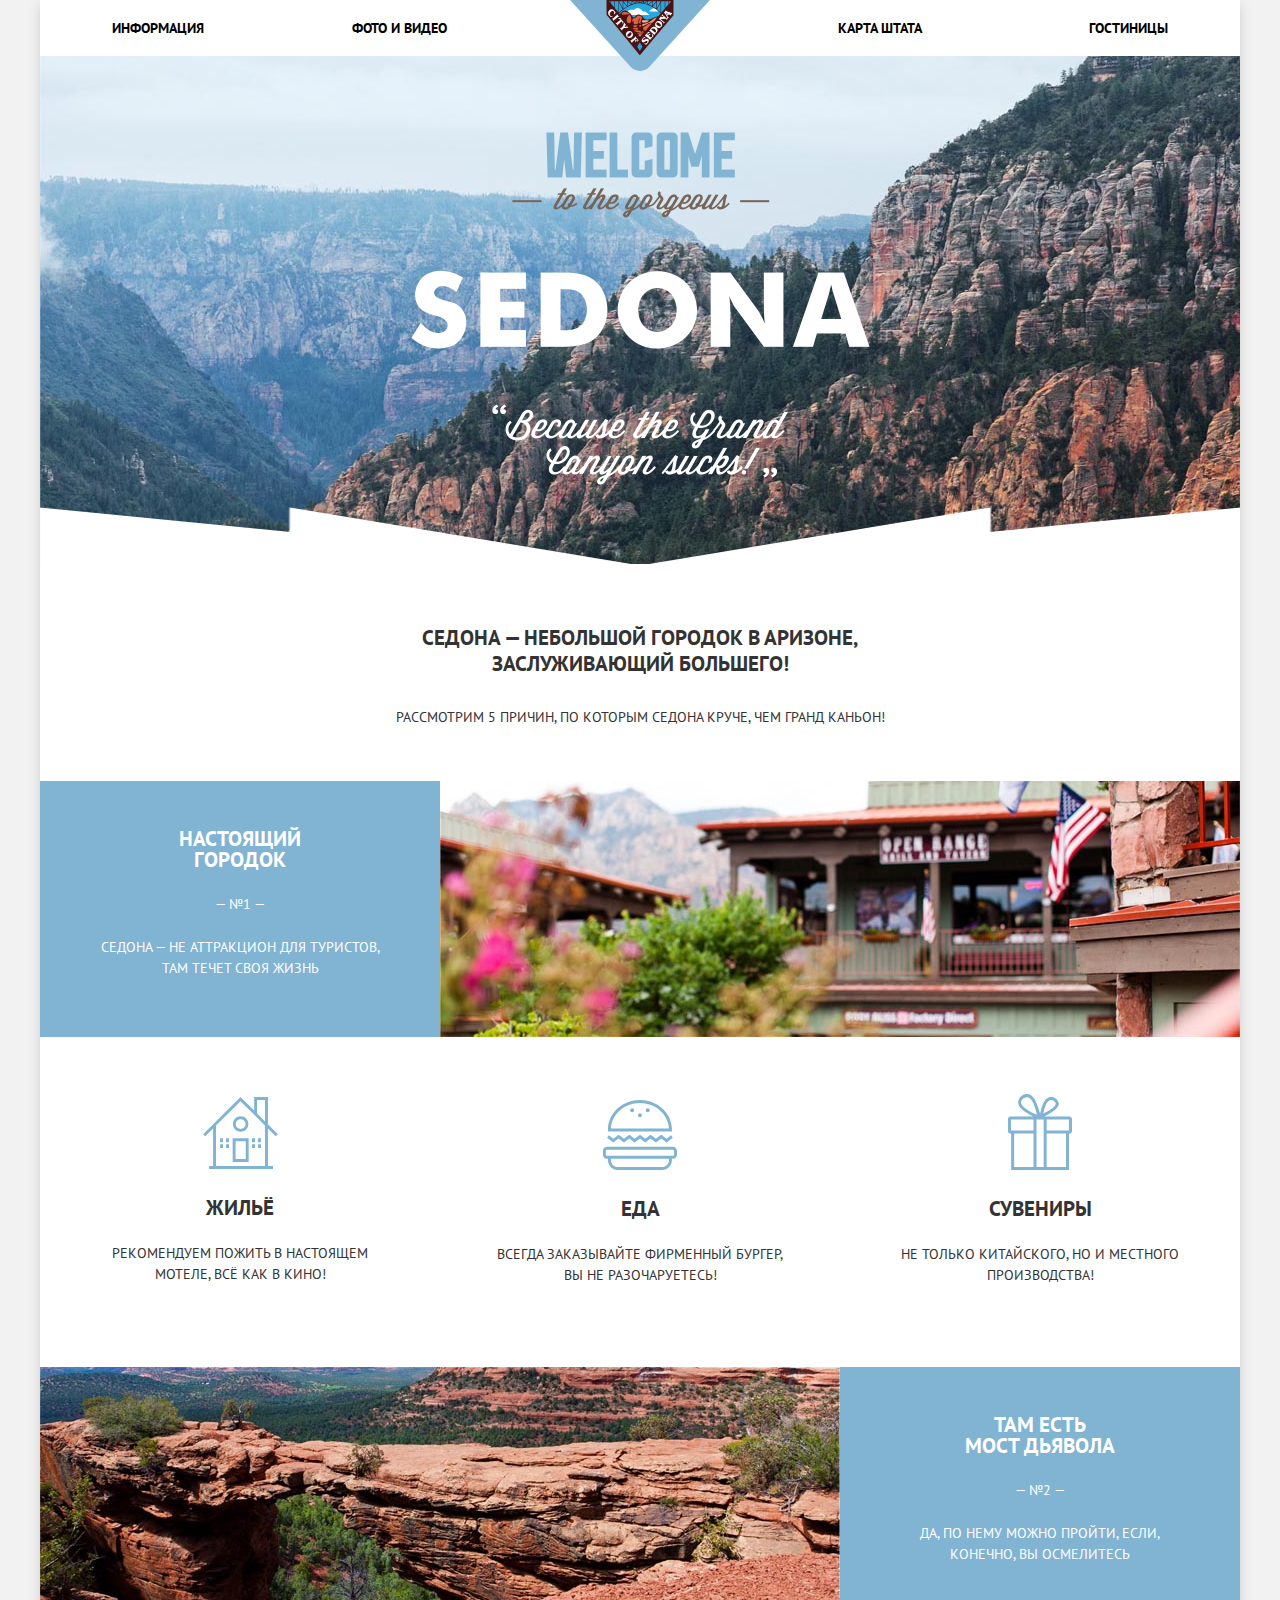
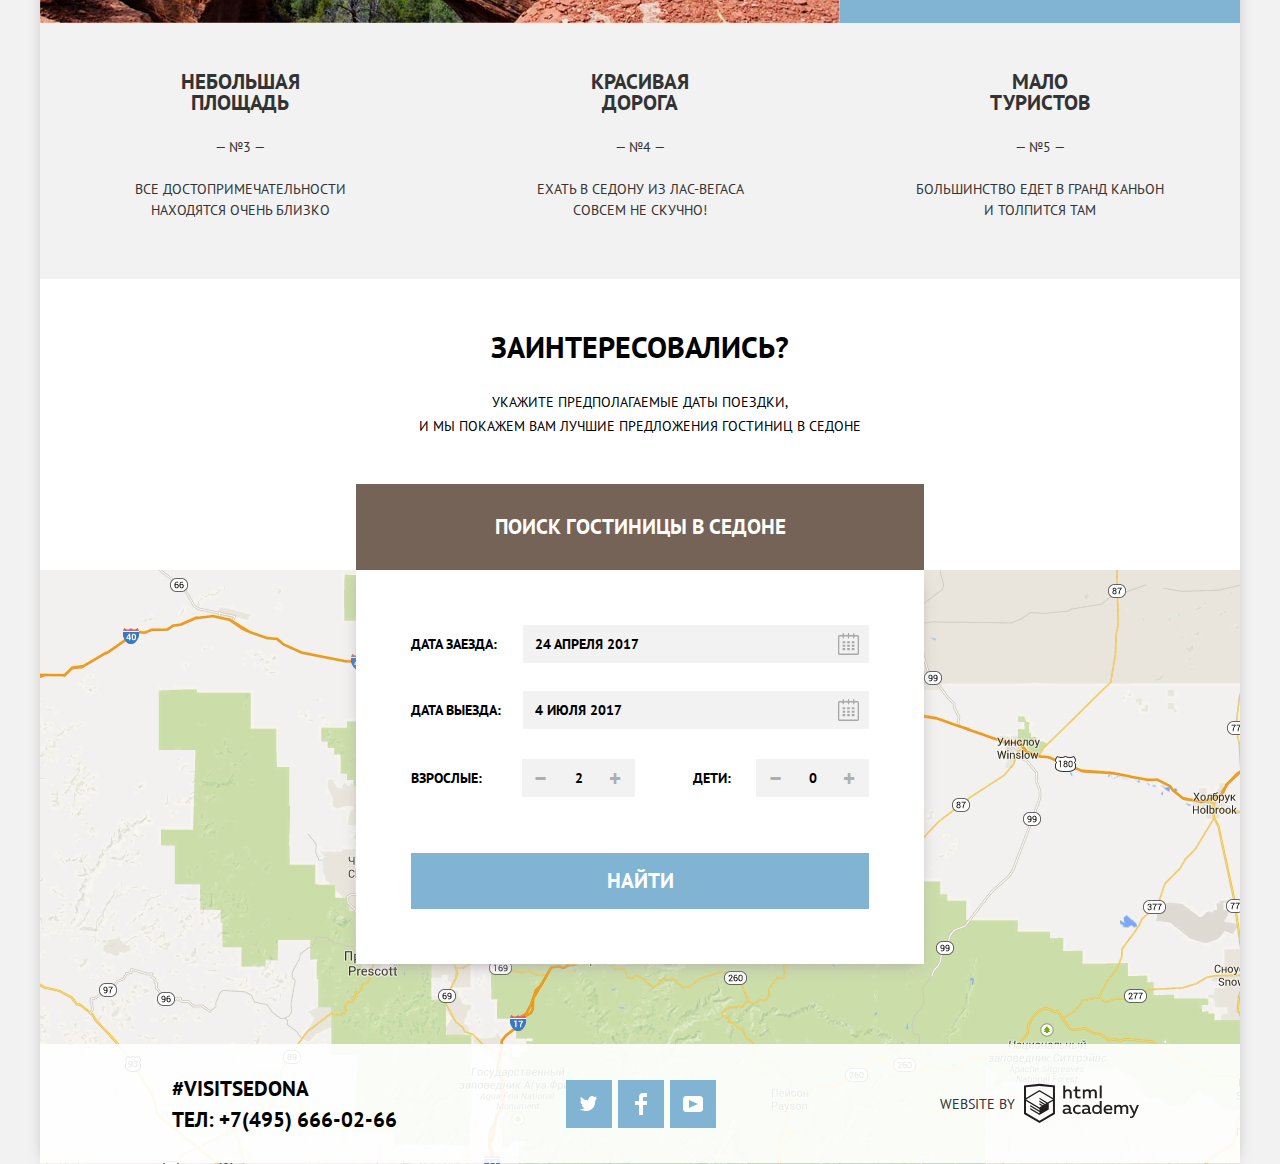
==== commit 9275a564: "правки" ====
--- a/index.html
+++ b/index.html
@@ -1,171 +1,181 @@
 <!DOCTYPE html>
 <html lang="ru">
-  <head>
-    <meta charset="utf-8">
-    <title>HTML Academy: Седона</title>
-    <link href="https://fonts.googleapis.com/css?family=PT+Sans:400,700&display=swap&subset=cyrillic" rel="stylesheet">
-    <link rel="stylesheet" href="css/normalize.css">
-    <link href="css/style.css" rel="stylesheet">
-  </head>
-  <body class="main-background">
+<head>
+  <meta charset="utf-8">
+  <title>HTML Academy: Седона</title>
+  <link href="https://fonts.googleapis.com/css?family=PT+Sans:400,700&display=swap&subset=cyrillic" rel="stylesheet">
+  <link rel="stylesheet" href="css/normalize.css">
+  <link href="css/style.css" rel="stylesheet">
+</head>
+<body class="main-background">
   <div class="container">
-  <header class="header-all">
+    <header class="header-all">
       <nav>
         <img src="img/logo-sedona.svg" width="140" height="71" class="logo" alt="Логотип Седоны">
         <ul class="main-navigation">
-          <li><a href="info.html">Информация</a></li>
-          <li><a href="#">Фото и видео</a></li>
+          <li class="nav-info"><a href="info.html">Информация</a></li>
+          <li class="nav-photo"><a href="#">Фото и видео</a></li>
           <li class="nav-map"><a href="#">Карта штата</a></li>
-          <li><a href="catalog.html">Гостиницы</a></li>
+          <li class="nav-hotel"><a href="catalog.html">Гостиницы</a></li>
         </ul>
       </nav>
-  </header>
-  <main>
-     <section class="welcome">
+    </header>
+    <main>
+      <section class="welcome">
         <div class="welcome-text">
-            <h1>
+          <h1>
             Седона — небольшой городок в Аризоне,<br>
             заслуживающий большего!
-            </h1>
-            <p>Рассмотрим 5 причин, по которым Седона круче, чем Гранд Каньон!</p>
-          </div>
-        </section>
+          </h1>
+          <p>Рассмотрим 5 причин, по которым Седона круче, чем Гранд Каньон!</p>
+        </div>
+      </section>
       <section class="features-1">
-         <h2 class="visually-hidden">Преимущества</h2>
-            <div class="features-1-text">
-                <h3>Настоящий городок</h3>
-                <p class="features-1-text-1">— №1 —</p>
-                <p class="features-1-text-2">Седона — не аттракцион для туристов, 
-                <br>
-                там течет своя жизнь</p>
-            </div>
-                <img src="img/feature-picture.jpg" width="800" height="256" alt="Седона — настоящий городок">
+        <h2 class="visually-hidden">Преимущества</h2>
+        <div class="features-1-text">
+          <h3>Настоящий городок</h3>
+          <p class="features-1-text-1">— №1 —</p>
+          <p class="features-1-text-2">Седона — не аттракцион для туристов, там течет своя жизнь</p>
+        </div>
+        <img src="img/feature-picture.jpg" width="800" height="256" alt="Седона — настоящий городок">
       </section>
-         <h2 class="visually-hidden">Преимущества</h2>
-            <ul class="features-list-1">
-              <li class="feature-item-1">
-                  <img src="img/icon-1.svg" class="feature-icon-1" width="75" height="72" alt="дом">
-                <h3>Жильё</h3>
-                <p>Рекомендуем пожить в настоящем мотеле, всё как в кино!</p>
-              </li>
-              <li class="feature-item-1">
-                  <img src="img/icon-3.svg" class="feature-icon-2" width="74" height="70" alt="бургер">
-                <h3>Еда</h3>
-                <p>Всегда заказывайте фирменный бургер, вы не разочаруетесь!</p>
-              </li>
-              <li class="feature-item-1">
-                  <img src="img/icon-2.svg" class="feature-icon-3" width="64" height="76" alt="подарок">
-                <h3>Сувениры</h3>
-                <p>Не только китайского, но и местного производства!</p>
-            </li>
-          </ul>
+      <h2 class="visually-hidden">Преимущества</h2>
+      <ul class="features-list-1">
+        <li class="feature-item-1">
+          <img src="img/icon-1.svg" class="feature-icon-1" width="75" height="72" alt="дом">
+          <h3>Жильё</h3>
+          <p>Рекомендуем пожить в настоящем мотеле, всё как в кино!</p>
+        </li>
+        <li class="feature-item-1">
+          <img src="img/icon-3.svg" class="feature-icon-2" width="74" height="70" alt="бургер">
+          <h3>Еда</h3>
+          <p>Всегда заказывайте фирменный бургер, вы не разочаруетесь!</p>
+        </li>
+        <li class="feature-item-1">
+          <img src="img/icon-2.svg" class="feature-icon-3" width="64" height="76" alt="подарок">
+          <h3>Сувениры</h3>
+          <p>Не только китайского, но и местного производства!</p>
+        </li>
+      </ul>
       <section class="features-1">
-          <h2 class="visually-hidden">Преимущества</h2>
-              <img src="img/feature-picture-2.jpg" width="800" height="256" alt="мост Дьявола">
-              <div class="features-1-text">
-                <h3>Там есть<br>мост Дьявола</h3>
-                <p class="features-1-text-1">— №2 —</p>
-                <p class="features-1-text-2">Да, по нему можно пройти, если, конечно, 
-                <br>
-                вы осмелитесь</p>
-            </div>
+        <h2 class="visually-hidden">Преимущества</h2>
+        <img src="img/feature-picture-2.jpg" width="800" height="256" alt="мост Дьявола">
+        <div class="features-1-text">
+          <h3>Там есть<br>мост Дьявола</h3>
+          <p class="features-1-text-1">— №2 —</p>
+          <p class="features-1-text-2">Да, по нему можно пройти, если, конечно, вы осмелитесь</p>
+        </div>
       </section>
-          <h2 class="visually-hidden">Преимущества</h2>
-            <ul class="features-list-2">
-              <li class="feature-item-2">
-                <h3>Небольшая<br>площадь</h3>
-                <p class="feature-item-2-number">— №3 —</p>
-                <p class="feature-item-2-text">Все достопримечательности<br>находятся очень близко</p>
-              </li>
-              <li class="feature-item-2">
-                <h3>Красивая<br>дорога</h3>
-                <p class="feature-item-2-number">— №4 —</p>
-                <p class="feature-item-2-text">Ехать в Седону из Лас-Вегаса совсем<br>не скучно!</p>
-                </li>
-              <li class="feature-item-2">
-                  <h3>Мало<br>туристов</h3>
-                  <p class="feature-item-2-number">— №5 —</p>
-                  <p class="feature-item-2-text">Большинство едет в Гранд Каньон<br>и толпится там</p>
-              </li>
-            </ul>
-     
+      <h2 class="visually-hidden">Преимущества</h2>
+      <ul class="features-list-2">
+        <li class="feature-item-2">
+          <h3>Небольшая площадь</h3>
+          <p class="feature-item-2-number">— №3 —</p>
+          <p class="feature-item-2-text">Все достопримечательности находятся очень близко</p>
+        </li>
+        <li class="feature-item-2">
+          <h3>Красивая дорога</h3>
+          <p class="feature-item-2-number">— №4 —</p>
+          <p class="feature-item-2-text">Ехать в Седону из Лас-Вегаса совсем не скучно!</p>
+        </li>
+        <li class="feature-item-2">
+          <h3>Мало туристов</h3>
+          <p class="feature-item-2-number">— №5 —</p>
+          <p class="feature-item-2-text">Большинство едет в Гранд Каньон и толпится там</p>
+        </li>
+      </ul>
       <section class="search">
-         <h2>Заинтересовались?</h2>
-            <p class="search-text">Укажите предполагаемые даты поездки,<br>
-              и мы покажем вам лучшие предложения гостиниц в Cедоне
-            </p>
-            <div>
-              <button class="button-form-main" type="button">ПОИСК ГОСТИНИЦЫ В СЕДОНЕ</button>
-            </div>
-            <div class="open-form-wrap">
-            <div class="open-form">
-            <form  class="form-main form-main-show" action="https://echo.htmlacademy.ru/courses" method="post">
+        <h2>Заинтересовались?</h2>
+        <p class="search-text">Укажите предполагаемые даты поездки,<br>
+          и мы покажем вам лучшие предложения гостиниц в Cедоне
+        </p>
+        <div>
+          <button class="button-form-main" type="button">ПОИСК ГОСТИНИЦЫ В СЕДОНЕ</button>
+        </div>
+        <div class="open-form-wrap">
+          <div class="open-form">
+            <form class="form-main form-main-show" action="https://echo.htmlacademy.ru/courses" method="post">
               <div class="form-search-item">
                 <label for="date-in" class="form-calendar">Дата заезда:
-                <input class="form-search-check" type="text" id="date-in" name="date-check-in" value="24 АПРЕЛЯ 2017">
-                  <svg xmlns="http://www.w3.org/2000/svg" width="21" height="22" viewBox="0 0 21 22"><path d="M19.251 2.025h-2.845V.648c0-.381-.294-.689-.656-.689-.363 0-.656.308-.656.689v1.377h-3.938V.648c0-.381-.294-.689-.655-.689-.363 0-.657.308-.657.689v1.377H5.906V.648c0-.381-.294-.689-.656-.689-.363 0-.657.308-.657.689v1.377H1.75C.784 2.025 0 2.847 0 3.862v16.302C0 21.179.784 22 1.75 22h17.501c.966 0 1.749-.821 1.749-1.836V3.862c0-1.015-.783-1.837-1.749-1.837zm.437 18.139a.448.448 0 0 1-.437.459H1.75a.45.45 0 0 1-.438-.459V3.862a.45.45 0 0 1 .438-.459h2.844v1.378c0 .381.294.689.657.689.362 0 .656-.308.656-.689V3.403h3.938v1.378c0 .381.294.689.657.689.361 0 .655-.308.655-.689V3.403h3.938v1.378c0 .381.293.689.656.689.362 0 .656-.308.656-.689V3.403h2.845c.241 0 .437.206.437.459v16.302z"/><path d="M4.594 8.225h2.625v2.066H4.594zM4.594 11.668h2.625v2.067H4.594zM4.594 15.112h2.625v2.066H4.594zM9.188 15.112h2.625v2.066H9.188zM9.188 11.668h2.625v2.067H9.188zM9.188 8.225h2.625v2.066H9.188zM13.781 15.112h2.625v2.066h-2.625zM13.781 11.668h2.625v2.067h-2.625zM13.781 8.225h2.625v2.066h-2.625z"/></svg>
+                  <input class="form-search-check" type="text" id="date-in" name="date-check-in" value="24 АПРЕЛЯ 2017">
+                  <button class="calendar" type="button">
+                    <svg xmlns="http://www.w3.org/2000/svg" width="21" height="22" viewBox="0 0 21 22">
+                      <path
+                        d="M19.251 2.025h-2.845V.648c0-.381-.294-.689-.656-.689-.363 0-.656.308-.656.689v1.377h-3.938V.648c0-.381-.294-.689-.655-.689-.363 0-.657.308-.657.689v1.377H5.906V.648c0-.381-.294-.689-.656-.689-.363 0-.657.308-.657.689v1.377H1.75C.784 2.025 0 2.847 0 3.862v16.302C0 21.179.784 22 1.75 22h17.501c.966 0 1.749-.821 1.749-1.836V3.862c0-1.015-.783-1.837-1.749-1.837zm.437 18.139a.448.448 0 0 1-.437.459H1.75a.45.45 0 0 1-.438-.459V3.862a.45.45 0 0 1 .438-.459h2.844v1.378c0 .381.294.689.657.689.362 0 .656-.308.656-.689V3.403h3.938v1.378c0 .381.294.689.657.689.361 0 .655-.308.655-.689V3.403h3.938v1.378c0 .381.293.689.656.689.362 0 .656-.308.656-.689V3.403h2.845c.241 0 .437.206.437.459v16.302z" />
+                      <path
+                        d="M4.594 8.225h2.625v2.066H4.594zM4.594 11.668h2.625v2.067H4.594zM4.594 15.112h2.625v2.066H4.594zM9.188 15.112h2.625v2.066H9.188zM9.188 11.668h2.625v2.067H9.188zM9.188 8.225h2.625v2.066H9.188zM13.781 15.112h2.625v2.066h-2.625zM13.781 11.668h2.625v2.067h-2.625zM13.781 8.225h2.625v2.066h-2.625z" />
+                    </svg>
+                  </button>
                 </label>
               </div>
               <div class="form-search-item">
                 <label for="date-out" class="form-calendar">Дата выезда:
-                <input class="form-search-check" type="text" id="date-out" name="date-check-out" value="4 ИЮЛЯ 2017">
-                  <svg xmlns="http://www.w3.org/2000/svg" width="21" height="22" viewBox="0 0 21 22"><path d="M19.251 2.025h-2.845V.648c0-.381-.294-.689-.656-.689-.363 0-.656.308-.656.689v1.377h-3.938V.648c0-.381-.294-.689-.655-.689-.363 0-.657.308-.657.689v1.377H5.906V.648c0-.381-.294-.689-.656-.689-.363 0-.657.308-.657.689v1.377H1.75C.784 2.025 0 2.847 0 3.862v16.302C0 21.179.784 22 1.75 22h17.501c.966 0 1.749-.821 1.749-1.836V3.862c0-1.015-.783-1.837-1.749-1.837zm.437 18.139a.448.448 0 0 1-.437.459H1.75a.45.45 0 0 1-.438-.459V3.862a.45.45 0 0 1 .438-.459h2.844v1.378c0 .381.294.689.657.689.362 0 .656-.308.656-.689V3.403h3.938v1.378c0 .381.294.689.657.689.361 0 .655-.308.655-.689V3.403h3.938v1.378c0 .381.293.689.656.689.362 0 .656-.308.656-.689V3.403h2.845c.241 0 .437.206.437.459v16.302z"/><path d="M4.594 8.225h2.625v2.066H4.594zM4.594 11.668h2.625v2.067H4.594zM4.594 15.112h2.625v2.066H4.594zM9.188 15.112h2.625v2.066H9.188zM9.188 11.668h2.625v2.067H9.188zM9.188 8.225h2.625v2.066H9.188zM13.781 15.112h2.625v2.066h-2.625zM13.781 11.668h2.625v2.067h-2.625zM13.781 8.225h2.625v2.066h-2.625z"/></svg>
+                  <input class="form-search-check" type="text" id="date-out" name="date-check-out" value="4 ИЮЛЯ 2017">
+                  <button class="calendar" type="button">
+                    <svg xmlns="http://www.w3.org/2000/svg" width="21" height="22" viewBox="0 0 21 22">
+                      <path
+                        d="M19.251 2.025h-2.845V.648c0-.381-.294-.689-.656-.689-.363 0-.656.308-.656.689v1.377h-3.938V.648c0-.381-.294-.689-.655-.689-.363 0-.657.308-.657.689v1.377H5.906V.648c0-.381-.294-.689-.656-.689-.363 0-.657.308-.657.689v1.377H1.75C.784 2.025 0 2.847 0 3.862v16.302C0 21.179.784 22 1.75 22h17.501c.966 0 1.749-.821 1.749-1.836V3.862c0-1.015-.783-1.837-1.749-1.837zm.437 18.139a.448.448 0 0 1-.437.459H1.75a.45.45 0 0 1-.438-.459V3.862a.45.45 0 0 1 .438-.459h2.844v1.378c0 .381.294.689.657.689.362 0 .656-.308.656-.689V3.403h3.938v1.378c0 .381.294.689.657.689.361 0 .655-.308.655-.689V3.403h3.938v1.378c0 .381.293.689.656.689.362 0 .656-.308.656-.689V3.403h2.845c.241 0 .437.206.437.459v16.302z" />
+                      <path
+                        d="M4.594 8.225h2.625v2.066H4.594zM4.594 11.668h2.625v2.067H4.594zM4.594 15.112h2.625v2.066H4.594zM9.188 15.112h2.625v2.066H9.188zM9.188 11.668h2.625v2.067H9.188zM9.188 8.225h2.625v2.066H9.188zM13.781 15.112h2.625v2.066h-2.625zM13.781 11.668h2.625v2.067h-2.625zM13.781 8.225h2.625v2.066h-2.625z" />
+                    </svg>
+                  </button>
                 </label>
               </div>
               <div class="form-search-item">
                 <label for="number-adult" class="form-search-adult-kids">Взрослые:
                   <input class="form-search-number adult" type="text" id="number-adult" name="amount-adult" value="2">
                 </label>
-                  <button class="adult-up">
-                  +
-                  </button>
-                  <button class="adult-down">
-                  –
-                  </button>
+                <button class="adult-up" type="button">+</button>
+                <button class="adult-down" type="button">–</button>
                 <label for="number-kids" class="form-search-adult-kids">Дети:
                   <input class="form-search-number kids" type="text" id="number-kids" name="amount-kids" value="0">
                 </label>
-                  <button class="kids-up">
-                  +
-                  </button>
-                  <button class="kids-down">
-                  –
-                  </button>
+                <button class="kids-up" type="button">+</button>
+                <button class="kids-down" type="button">–</button>
               </div>
               <button class="button-form-find" type="submit">Найти</button>
-              </form>
-            </div>
-              <div class="map">
-                <iframe src="https://www.google.com/maps/embed?pb=!1m18!1m12!1m3!1d838162.8880955409!2d-112.35544173862654!3d34.85437338104041!2m3!1f0!2f0!3f0!3m2!1i1024!2i768!4f13.1!3m3!1m2!1s0x872da132f942b00d%3A0x5548c523fa6c8efd!2z0KHQtdC00L7QvdCwLCDQkNGA0LjQt9C-0L3QsCA4NjMzNiwg0KHQqNCQ!5e0!3m2!1sru!2sru!4v1583831628406!5m2!1sru!2sru" width="1200" height="594" style="border:0;" allowfullscreen=""></iframe>
-                <img src="img/map.png" width="1200" height="594" alt="Карта">
-            </div>
+            </form>
           </div>
-      </section>      
-</main>
-<div class="container-2">
-  <footer class="footer">
-    <div class="footer-contacts">
-    <p>#visitsedona<br>
-      <a href="tel:+74956660266" class="tel-number">Тел: +7(495) 666-02-66</a>
-    </p>
+          <div class="map">
+            <iframe
+              src="https://www.google.com/maps/embed?pb=!1m18!1m12!1m3!1d838162.8880955409!2d-112.35544173862654!3d34.85437338104041!2m3!1f0!2f0!3f0!3m2!1i1024!2i768!4f13.1!3m3!1m2!1s0x872da132f942b00d%3A0x5548c523fa6c8efd!2z0KHQtdC00L7QvdCwLCDQkNGA0LjQt9C-0L3QsCA4NjMzNiwg0KHQqNCQ!5e0!3m2!1sru!2sru!4v1583831628406!5m2!1sru!2sru"
+              width="1200" height="594" style="border:0;" allowfullscreen=""></iframe>
+          </div>
+        </div>
+      </section>
+    </main>
+    <div class="container-2">
+      <footer class="footer">
+        <div class="footer-contacts">
+          <p>#visitsedona<br>
+            <a href="tel:+74956660266" class="tel-number">Тел: +7(495) 666-02-66</a>
+          </p>
+        </div>
+        <div>
+          <ul class="footer-social list">
+            <li><a href="#" class="social-button"><img src="img/twitter.svg" width="17" height="15" alt="twitter"
+                  aria-label="твиттер"></a></li>
+            <li><a href="#" class="social-button"><img src="img/fb-icon.svg" width="12" height="22" alt="facebook"
+                  aria-label="фейсбук"></a></li>
+            <li><a href="#" class="social-button"><img src="img/youtube.svg" width="20" height="16" alt="youtube"
+                  aria-label="ютьюб"></a></li>
+          </ul>
+        </div>
+        <p class="footer-copyright">
+          <span class="footer-website">website by</span>
+          <a href="https://htmlacademy.ru/intensive/htmlcss" class="footer-logo"><span class="visually-hidden">HTML
+              Academy</span>
+            <svg id="Layer_1" data-name="Layer 1" xmlns="http://www.w3.org/2000/svg" width="115" height="41"
+              viewBox="0 0 108.08 36.85">
+              <path
+                d="M44.61,26.88a2,2,0,0,0,.55-0.1v1.33a3.25,3.25,0,0,1-1.18.21,1.67,1.67,0,0,1-1.67-1,4.84,4.84,0,0,1-3.14,1.08c-1.51,0-2.91-.83-2.91-2.55,0-2.13,2-2.79,3.71-2.79a11.08,11.08,0,0,1,2.17.25v-0.3c0-1-.76-1.77-2.19-1.77a7.42,7.42,0,0,0-3,.64v-1.7a10.21,10.21,0,0,1,3.19-.55c2.36,0,3.81,1.12,3.81,3.65v3a0.54,0.54,0,0,0,.49.59h0.17Zm-6.44-1.13A1.35,1.35,0,0,0,39.63,27h0.11a3.39,3.39,0,0,0,2.41-1V24.58a9.72,9.72,0,0,0-1.81-.21c-1,0-2.16.33-2.16,1.38h0Zm12.36-6.11a5,5,0,0,1,2.57.64V22a4.08,4.08,0,0,0-2.3-.7,2.75,2.75,0,1,0,0,5.49,5,5,0,0,0,2.43-.64v1.71a6.27,6.27,0,0,1-2.76.57A4.21,4.21,0,0,1,46,24.51q0-.21,0-0.41a4.32,4.32,0,0,1,4.18-4.46h0.38Zm12.17,7.24a2,2,0,0,0,.55-0.1v1.33a3.25,3.25,0,0,1-1.18.21,1.67,1.67,0,0,1-1.67-1,4.84,4.84,0,0,1-3.14,1.08c-1.51,0-2.91-.83-2.91-2.55,0-2.13,2-2.79,3.71-2.79a11.08,11.08,0,0,1,2.17.25v-0.3c0-1-.76-1.77-2.19-1.77a7.42,7.42,0,0,0-3,.64v-1.7a10.21,10.21,0,0,1,3.19-.55c2.36,0,3.81,1.12,3.81,3.65v3a0.54,0.54,0,0,0,.49.59h0.17Zm-6.44-1.13A1.35,1.35,0,0,0,57.73,27h0.11a3.39,3.39,0,0,0,2.41-1V24.58a9.72,9.72,0,0,0-1.81-.21c-1.06,0-2.16.33-2.16,1.38h0ZM73,16V28.2H71.35V26.88a3.88,3.88,0,0,1-3.19,1.54,4.4,4.4,0,0,1,0-8.78,3.81,3.81,0,0,1,3,1.3V16H73Zm-4.53,5.22a2.76,2.76,0,1,0,0,5.52A2.86,2.86,0,0,0,71.15,25V23A2.91,2.91,0,0,0,68.49,21.27ZM79,19.64c3.31,0,4.46,2.68,3.92,5.09H76.7c0.21,1.5,1.67,2.11,3.19,2.11a6.11,6.11,0,0,0,2.64-.59v1.6a7.14,7.14,0,0,1-3,.57C77,28.42,74.78,27,74.78,24a4.18,4.18,0,0,1,4-4.39H79Zm0.09,1.54a2.28,2.28,0,0,0-2.44,2.1v0.06H81.3A2,2,0,0,0,79.13,21.18Zm5.73,7V19.87h1.65v1a3.81,3.81,0,0,1,2.78-1.27A2.86,2.86,0,0,1,91.89,21a4.12,4.12,0,0,1,2.91-1.33A3.06,3.06,0,0,1,98,23V28.2h-1.9V23.05a1.59,1.59,0,0,0-1.42-1.75H94.42a2.8,2.8,0,0,0-2.07,1.12V28.2h-1.9V23.05A1.59,1.59,0,0,0,89,21.31H88.8a3,3,0,0,0-2.21,1.29v5.63H84.86Zm21.31-8.33h1.9l-3.91,9.46c-0.9,2.17-2.09,2.86-3.35,2.86a4.76,4.76,0,0,1-1.1-.14V30.46a2.86,2.86,0,0,0,.85.12c0.9,0,1.58-.64,2.07-1.9l0.17-.42-4-8.4h2l2.86,6.29ZM38.73,1.46V6.22a3.81,3.81,0,0,1,2.7-1.14,3.25,3.25,0,0,1,3.44,3.4v5.15H43V8.72a1.81,1.81,0,0,0-1.61-2h-0.3a2.93,2.93,0,0,0-2.32,1.39v5.52h-1.9V1.46h1.9ZM49.94,2.31v3h3V6.91h-3v3.81c0,1.1.5,1.46,1.58,1.46a4.49,4.49,0,0,0,1.69-.33v1.6A6.8,6.8,0,0,1,51,13.8a2.55,2.55,0,0,1-2.86-2.74V6.89H46.58V5.26h1.5V2.74Zm5.4,11.31V5.28H57v1A3.81,3.81,0,0,1,59.77,5a2.86,2.86,0,0,1,2.6,1.33A4.12,4.12,0,0,1,65.28,5,3.06,3.06,0,0,1,68.44,8.4v5.21h-1.9V8.46a1.59,1.59,0,0,0-1.42-1.75H64.89a2.8,2.8,0,0,0-2.07,1.12v5.78h-1.9V8.46A1.59,1.59,0,0,0,59.5,6.71H59.27A3,3,0,0,0,57.06,8v5.63H55.34ZM71.17,1.45H73V13.6H71.17V1.45ZM14.71,0H14.55L0,1.54V28.21l14.55,8.66,14.55-8.66V1.54Zm12.5,27.1L14.55,34.64,1.9,27.12V16.18l12.59,7.5V25L5.86,19.9v1.31l8.68,5.21v1.39L5.87,22.65V24l8.68,5.21,8.75-5.24V18.31L27.2,16V27.12Zm0-12.53-3.48,2-1.6,1L14.51,13v1.31L21,18.23H21l-0.14.09-1,.54-5.37-3.2V17l4.24,2.52-1,.67-3.2-1.9v1.31l2.1,1.24L14.5,22.1,2,14.65,14.51,7.11Zm0-1.32L14.49,5.76,1.91,13.25v-10L14.56,1.92,27.21,3.25v10h0Z"
+                transform="translate(0 -0.02)" fill="#231f20"></path>
+            </svg>
+          </a>
+        </p>
+      </footer>
+    </div>
   </div>
-  <div>
-  <ul class="footer-social list"> 
-    <li><a href="#" class="social-button"><img src="img/twitter.svg" width="17" height="15" alt="twitter"></a></li>
-    <li><a href="#" class="social-button"><img src="img/fb-icon.svg" width="12" height="22" alt="facebook"></a></li>
-    <li><a href="#" class="social-button"><img src="img/youtube.svg" width="20" height="16" alt="youtube"></a></li>
-  </ul>
-  </div>
-  <p class="footer-copyright">
-    <span class="footer-website">website by</span>
-    <a href="https://htmlacademy.ru/intensive/htmlcss" class="footer-logo"><span class="visually-hidden">HTML Academy</span>
-    <svg id="Layer_1" data-name="Layer 1" xmlns="http://www.w3.org/2000/svg" width="115" height="41" viewBox="0 0 108.08 36.85"><path d="M44.61,26.88a2,2,0,0,0,.55-0.1v1.33a3.25,3.25,0,0,1-1.18.21,1.67,1.67,0,0,1-1.67-1,4.84,4.84,0,0,1-3.14,1.08c-1.51,0-2.91-.83-2.91-2.55,0-2.13,2-2.79,3.71-2.79a11.08,11.08,0,0,1,2.17.25v-0.3c0-1-.76-1.77-2.19-1.77a7.42,7.42,0,0,0-3,.64v-1.7a10.21,10.21,0,0,1,3.19-.55c2.36,0,3.81,1.12,3.81,3.65v3a0.54,0.54,0,0,0,.49.59h0.17Zm-6.44-1.13A1.35,1.35,0,0,0,39.63,27h0.11a3.39,3.39,0,0,0,2.41-1V24.58a9.72,9.72,0,0,0-1.81-.21c-1,0-2.16.33-2.16,1.38h0Zm12.36-6.11a5,5,0,0,1,2.57.64V22a4.08,4.08,0,0,0-2.3-.7,2.75,2.75,0,1,0,0,5.49,5,5,0,0,0,2.43-.64v1.71a6.27,6.27,0,0,1-2.76.57A4.21,4.21,0,0,1,46,24.51q0-.21,0-0.41a4.32,4.32,0,0,1,4.18-4.46h0.38Zm12.17,7.24a2,2,0,0,0,.55-0.1v1.33a3.25,3.25,0,0,1-1.18.21,1.67,1.67,0,0,1-1.67-1,4.84,4.84,0,0,1-3.14,1.08c-1.51,0-2.91-.83-2.91-2.55,0-2.13,2-2.79,3.71-2.79a11.08,11.08,0,0,1,2.17.25v-0.3c0-1-.76-1.77-2.19-1.77a7.42,7.42,0,0,0-3,.64v-1.7a10.21,10.21,0,0,1,3.19-.55c2.36,0,3.81,1.12,3.81,3.65v3a0.54,0.54,0,0,0,.49.59h0.17Zm-6.44-1.13A1.35,1.35,0,0,0,57.73,27h0.11a3.39,3.39,0,0,0,2.41-1V24.58a9.72,9.72,0,0,0-1.81-.21c-1.06,0-2.16.33-2.16,1.38h0ZM73,16V28.2H71.35V26.88a3.88,3.88,0,0,1-3.19,1.54,4.4,4.4,0,0,1,0-8.78,3.81,3.81,0,0,1,3,1.3V16H73Zm-4.53,5.22a2.76,2.76,0,1,0,0,5.52A2.86,2.86,0,0,0,71.15,25V23A2.91,2.91,0,0,0,68.49,21.27ZM79,19.64c3.31,0,4.46,2.68,3.92,5.09H76.7c0.21,1.5,1.67,2.11,3.19,2.11a6.11,6.11,0,0,0,2.64-.59v1.6a7.14,7.14,0,0,1-3,.57C77,28.42,74.78,27,74.78,24a4.18,4.18,0,0,1,4-4.39H79Zm0.09,1.54a2.28,2.28,0,0,0-2.44,2.1v0.06H81.3A2,2,0,0,0,79.13,21.18Zm5.73,7V19.87h1.65v1a3.81,3.81,0,0,1,2.78-1.27A2.86,2.86,0,0,1,91.89,21a4.12,4.12,0,0,1,2.91-1.33A3.06,3.06,0,0,1,98,23V28.2h-1.9V23.05a1.59,1.59,0,0,0-1.42-1.75H94.42a2.8,2.8,0,0,0-2.07,1.12V28.2h-1.9V23.05A1.59,1.59,0,0,0,89,21.31H88.8a3,3,0,0,0-2.21,1.29v5.63H84.86Zm21.31-8.33h1.9l-3.91,9.46c-0.9,2.17-2.09,2.86-3.35,2.86a4.76,4.76,0,0,1-1.1-.14V30.46a2.86,2.86,0,0,0,.85.12c0.9,0,1.58-.64,2.07-1.9l0.17-.42-4-8.4h2l2.86,6.29ZM38.73,1.46V6.22a3.81,3.81,0,0,1,2.7-1.14,3.25,3.25,0,0,1,3.44,3.4v5.15H43V8.72a1.81,1.81,0,0,0-1.61-2h-0.3a2.93,2.93,0,0,0-2.32,1.39v5.52h-1.9V1.46h1.9ZM49.94,2.31v3h3V6.91h-3v3.81c0,1.1.5,1.46,1.58,1.46a4.49,4.49,0,0,0,1.69-.33v1.6A6.8,6.8,0,0,1,51,13.8a2.55,2.55,0,0,1-2.86-2.74V6.89H46.58V5.26h1.5V2.74Zm5.4,11.31V5.28H57v1A3.81,3.81,0,0,1,59.77,5a2.86,2.86,0,0,1,2.6,1.33A4.12,4.12,0,0,1,65.28,5,3.06,3.06,0,0,1,68.44,8.4v5.21h-1.9V8.46a1.59,1.59,0,0,0-1.42-1.75H64.89a2.8,2.8,0,0,0-2.07,1.12v5.78h-1.9V8.46A1.59,1.59,0,0,0,59.5,6.71H59.27A3,3,0,0,0,57.06,8v5.63H55.34ZM71.17,1.45H73V13.6H71.17V1.45ZM14.71,0H14.55L0,1.54V28.21l14.55,8.66,14.55-8.66V1.54Zm12.5,27.1L14.55,34.64,1.9,27.12V16.18l12.59,7.5V25L5.86,19.9v1.31l8.68,5.21v1.39L5.87,22.65V24l8.68,5.21,8.75-5.24V18.31L27.2,16V27.12Zm0-12.53-3.48,2-1.6,1L14.51,13v1.31L21,18.23H21l-0.14.09-1,.54-5.37-3.2V17l4.24,2.52-1,.67-3.2-1.9v1.31l2.1,1.24L14.5,22.1,2,14.65,14.51,7.11Zm0-1.32L14.49,5.76,1.91,13.25v-10L14.56,1.92,27.21,3.25v10h0Z" transform="translate(0 -0.02)" fill="#231f20"></path>
-    </svg>
-    </a>
-  </p>
-  </footer>
-</div>
-</div>
-<script src="js/script-sedona.js"></script>
+  <script src="js/script-sedona.js"></script>
 </body>
 </html>--- a/css/style.css
+++ b/css/style.css
@@ -1,1032 +1 @@
-body {
-  margin: 0;
-  padding: 0;
-  font-family: "PT Sans", Arial, sans-serif;
-  font-size: 14px;
-  line-height: 26px;
-  font-weight: 400;
-  color: #333333;
-  text-transform: uppercase;
-  background-color: #f2f2f2;
-}
-
-.container {
-  width: 1200px;
-  margin: 0 auto;
-  padding: 0;
-  box-shadow: 0 0 15px -5px #ada9a9; 
-}
-
-.header-all {
-  position: relative;
-}
-
-a {
-  text-decoration: none;
-}
-
-.visually-hidden {
-  position: absolute;
-  clip: rect(0 0 0 0);
-  width: 1px;
-  height: 1px;
-  margin: -1px;
-}
-
-.main-background {
-  background: url("../img/background-photo.jpg") center -27px;
-  background-repeat: no-repeat;
-  background-color: #f2f2f2;
-}
-
-.logo {
-  position: absolute;
-  top: 0;
-  left: 50%;
-  transform: translateX(-50%);
-}
-
-.main-navigation {
-  margin: 0;
-  display: flex;
-  justify-content: space-between;
-  align-items: center;
-  list-style: none;
-  padding: 15px 0;
-  font-weight: 700;
-  color: #000000;
-  background-color: #ffffff;
-}
-
-.main-navigation li {
-  max-width: 20%;
-  width: 100%;
-  text-align: center;
-}
-
-.nav-map {
-  margin-left: auto;
-}
-
-.main-navigation a {
-  color: #000000;
-}
-
-.main-navigation a:hover {
-  color: #81b3d2;
-}
-
-.main-navigation a:active {
-  color: rgba(0, 0, 0, 0.3);
-}
-
-.nav-active a {
-  color: #766357;
-}
-
-.welcome {
-  padding-top: 502px;
-  width: 100%;
-  background-color: #899fa5;
-  background: url("../img/polygon.png"), url("../img/welcome.png");
-  background-repeat: no-repeat;
-  background-position: center 450px, center 76px;
-    
-}
-
-.welcome-text {
-  margin-top: 5px;
-  padding-top: 47px;
-  padding-bottom: 37px;
-  text-align: center;
-  background-color: #ffffff;
-}
-
-.welcome h1 {
-  font-size: 21px;
-}
-.welcome-text p {
-  padding-top: 13px;
-}
-
-.features-1 {
-  display: flex;
-  justify-content: space-between;
-  color: #ffffff;
-  background-color: #81b3d2;
-  margin: 0;
-  padding: 0;
-  text-align: center;
-  vertical-align: center;
-  min-height: 256px;
-  width: 1200px;
-}
-
-.features-1-text {
-  display: flex;
-  margin: auto;
-  flex-direction: column;
-  align-items: center;
-  justify-content: center;
-}
-
-.features-1-text h3 {
-  padding-top: 5px;
-  margin-bottom: 10px;
-  font-size: 21px;
-  line-height: 21px;
-}
-
-.features-1-text-1 {
-  line-height: 21px;
-  padding-bottom: 8px;
-}
-
-.features-1-text-2 {
-  padding-bottom: 37px;
-  margin: 0;
-  line-height: 21px;
-}
-
-.features-list-1 {
-  display: flex;
-  justify-content: space-around;
-  background-color: #ffffff;
-  margin: 0;
-  padding: 0;
-  list-style: none;
-  width: 1200px;
-  height: 330px;
-}
-
-.feature-item-1 {
-  width: 300px;
-  padding-top: 60px;
-  text-align: center;  
-}
-
-.feature-item-1 h3 {
-  margin: 0;
-  padding: 20px;
-  padding-bottom: 25px;
-  font-size: 21px;
-  line-height: 21px;
-}
-
-.feature-item-1 p {
-  margin: 0;
-  padding: 0;
-  padding-bottom: 20px;
-  line-height: 21px;
-}
-
-.feature-icon-2 {
-  margin-top: 3px;
-}
-
-.feature-icon-3 {
-  margin-top: -3px;
-}
-
-.features-list-2 {
-  display: flex;
-  justify-content: space-around;
-  align-items: center;
-  background-color: #f2f2f2;
-  margin: 0;
-  padding: 0;
-  list-style: none;
-  height: 256px;
-  width: 1200px;
-}
-
-.feature-item-2 {
-  text-align: center;
-  width: 400px;
-}
-
-.feature-item-2 h3 {
-  margin: 0;
-  margin-top: 13px;
-  font-size: 21px;
-  line-height: 21px;
-  padding-bottom: 5px;
-}
-
-.feature-item-2-text {
-  padding-bottom: 10px;
-  line-height: 21px;
-}
-
-.feature-item-2-number {
-  padding-bottom: 5px;
-}
-
-.search {
-  padding-top: 25px;
-  color: #000000;
-  background-color: #ffffff;
-}
-
-.search h2 {
-  font-size: 30px;
-  line-height: 36px;
-  text-align: center;
-}
-
-.search-text {
-  padding-bottom: 32px;
-  text-align: center;
-  line-height: 24px;
-}
-
-.open-form {
-  position: relative;
-}
-
-.button-form-main {
-  display: block;
-  margin-left: auto;
-  margin-right: auto;
-  padding-top: 30px;
-  padding-bottom: 30px;
-  width: 568px;
-  font-size: 21px;
-  line-height: 26px;
-  font-weight: 700;
-  color: #ffffff;
-  background-color: #766357;
-  border: none;
-  cursor: pointer;
-}
- 
-.button-form-main:hover {
-  background-color: #604e43; 
-}
-   
-.button-form-main:active {
-  color: rgba(255, 255, 255, 0.3);
-  background-color: #503e33;
-}
- 
-.button-form-find {
-  margin-top: 28px;
-  padding-top: 15px;
-  padding-bottom: 15px;
-  width: 458px;
-  font-size: 21px;
-  line-height: 26px;
-  font-weight: 700;
-  text-transform: uppercase;
-  color: #ffffff;
-  background-color:#81b3d2;
-  border: none;
-  cursor: pointer;
-}
-
-.button-form-find:hover {
-  background-color: #669ec0; 
-}
-   
-.button-form-find:active {
-  color: rgba(255, 255, 255, 0.3);
-  background-color: #5496bd;
-}
-
-@keyframes move {
-  0% {
-    transform: translateY(-500px);
-  }
-
-  70% {
-    transform: translateY(0);
-  }
-
-  100% {
-    transform: translateY(0);
-  }
-}
-
-
-.form-main {
-  display: none;
-  top: 0;
-  left: 316px;
-  margin-left: auto;
-  margin-right: auto;
-  position: absolute;
-  background-color: #ffffff;
-  padding: 55px;
-  width: 458px;
-  box-shadow: 0 5px 15px -5px #ada9a9; 
-}
-
-.form-main-show {
-  display: block;
-  animation: move .8s;
-}
-
-.open-form-wrap {
-  overflow: hidden;
-}
-
-.form-search-item {
-  display: flex;
-  position: relative;
-  align-items: center;
-  justify-content: space-between;
-  margin-bottom: 28px;
-  font-weight: 700;
-}
-
-.form-search-check {
-  width: 322px;
-  height: 30px;
-  padding: 4px 12px;
-  background-color: #f2f2f2;
-  border: none;
-  font-size: 14;
-  line-height: 26px;
-  font-weight: 700;
-}
-
-.form-search-check:hover {
-  background-color: #ebebeb;
-}
-
-.form-search-check:focus {
-  background-color: #ffffff;
-  outline: 1px solid #ebebeb;
-}
-
-.form-search-check:active {
-  background-color: #ffffff;
-  border: #ebebeb;
-  outline: 1px solid #ebebeb;
-}
-
-.form-calendar {
-  display: flex;
-  justify-content: space-between;
-  align-items: center;
-  position: relative;
-  width: 458px;
-}
-
-.form-calendar svg {
-  position: absolute;
-  top: 8px;
-  right: 10px;
-  opacity: 0.3;
-}
-
-.form-calendar svg:hover {
-  opacity: 1;
-}
-
-.form-calendar svg:active {
-  fill: #81b3d2;
-}
-
-.form-search-adult-kids{
-  display: flex;
-  margin-top: 2px;
-  align-items: center;
-  justify-content: space-between;
-}
-
-.form-search-number {
-  width: 105px;
-  height: 30px;
-  padding: 4px;
-  background-color: #f2f2f2;
-  border: none;
-  font-size: 14;
-  line-height: 26px;
-  text-align: center;
-  font-weight: 700;
-}
-
-.adult {
-  margin-left: 40px;
-}
-
-.kids {
-  margin-left: 25px;
-}
-
-.form-search-number:hover {
-  background-color: #ebebeb;
-}
-
-.form-search-number:focus {
-  background-color: #ffffff;
-  border: 1 px solid #ebebeb;
-}
-
-.adult-down {
-  position: absolute;
-  border: none;
-  background-color: rgba(255, 255, 255, 0);
-  top: 6px;
-  right: 315px;
-  font-size: 23px;
-  font-weight: 700;
-  color: rgba(0, 1, 1, 0.3);
-}
-
-.adult-up {
-  position: absolute;
-  border: none;
-  background-color: rgba(255, 255, 255, 0);
-  top: 7px;
-  right: 242px;
-  font-size: 23px;
-  font-weight: 700;
-  color: rgba(0, 1, 1, 0.3);
-}
-
-.kids-down {
-  position: absolute;
-  border: none;
-  background-color: rgba(255, 255, 255, 0);
-  top: 6px;
-  right: 80px;
-  font-size: 23px;
-  font-weight: 700;
-  color: rgba(0, 1, 1, 0.3);
-}
-
-.kids-up {
-  position: absolute;
-  border: none;
-  background-color: rgba(255, 255, 255, 0);
-  top: 7px;
-  right: 8px;
-  font-size: 23px;
-  font-weight: 700;
-  color: rgba(0, 1, 1, 0.3);
-}
-
-.map {
-  overflow: hidden;
-  height: 594px;
-}
-
-.catalog-background {
-  background-color: #f2f2f2;
-}
-
-.hotels-form {
-  display: flex;
-  padding-top: 30px;
-  padding-bottom: 8px;
-  width: 100%;
-  margin: 0;
-  background-image: url("../img/filter-background.jpg");
-  background-repeat: no-repeat;
-  background-position: center -305px;
-  background-color: #446676;
-
-}
-
-.hotels-search {
-  display: flex;
-  padding-left: 72px;
-  color: #ffffff;
-  border: none;
-}
-
-.hotels-search h3 {
-  margin-top: -2px;
-  padding: 0;
-  padding-bottom: 7px;
-  font-size: 16;
-  line-height: 21px;
-
-}
-
-.hotels-search label {
-  position: relative;
-  padding-left: 20px;
-  display: block;
-  cursor: pointer;
-  user-select: none;
-}
-
-.hotels-search label:hover,
-.hotels-search label:focus {
-  color: #ffffff;
-}
-
-.hotels-search input[type="checkbox"] {
-  display: none;
-}
-
-.hotels-search label {
-  position: relative;
-  display: block;
-  cursor: pointer;
-  user-select: none;
-}
-
-.hotels-search input[type="checkbox"] + .checkbox-indicator {
-  position: absolute;
-  top: 0;
-  left: -20px;
-  width: 27px;
-  height: 23px;
-  background-image: url(../img/checkbox-off.svg);
-  background-repeat: no-repeat;
-}
-
-.hotels-search input[type="checkbox"]:checked + .checkbox-indicator::before {
-  content: "";
-  position: absolute;
-  width: 27px;
-  height: 23px;
-  background-image: url("../img/checkbox-off.svg");
-  background-repeat: no-repeat;
-}
-
-.hotels-search input[type="checkbox"]:checked + .checkbox-indicator::after {
-  content: "";
-  position: absolute;
-  width: 27px;
-  height: 23px;
-  background-image: url("../img/checkbox-on.svg");
-  background-repeat: no-repeat;
-}
-
-.hotels-search input[type="checkbox"]:disabled + .checkbox-indicator::before {
-  content: "";
-  position: absolute;
-  width: 27px;
-  height: 23px;
-  background-image: url("../img/checkbox-off.svg");
-  background-repeat: no-repeat;
-}
-
-.hotels-search input[type="checkbox"]:checked + .checkbox-indicator::after {
-  content: "";
-  position: absolute;
-  width: 27px;
-  height: 23px;
-  background-image: url("../img/checkbox-on.svg");
-  background-repeat: no-repeat;
-}
-
-.hotels-search li {
-  margin-bottom: 20px;
-  padding-left: 20px;
-  list-style: none;
-}
-
-.hotels-search-type {
-  margin-left: 115px;
-}
-
-.filter-range {
-  padding-right: 73px;
-  margin-top: -2px;
-  margin-left: 350px;
-  width: 316px;
-  color: #ffffff;
-  text-transform: uppercase;
-}
-
-.filter-range-title {
-  margin-bottom: 9px;
-  font-weight: 600;
-  font-size: 16px;
-  line-height: 21px;
-}
-
-.price-controls {
-  position: relative;
-  height: 32px;
-  margin-bottom: 20px;
-  font-size: 0;
-  border: 2px solid #ffffff;
-  border-radius: 2px;
-  
-}
-
-.price-controls::after {
-  content: "";
-  position: absolute;
-  top: 50%;
-  left: 50%;
-  width: 2px;
-  height: 22px;
-  background: #ffffff;
-  transform: translate(-50%, -50%);
-}
-
-.price-controls label {
-  display: inline-block;
-  font-size: 14px;
-  line-height: 21px;
-  vertical-align: middle;
-  cursor: pointer;
-}
-
-.price-controls .min-price,
-.price-controls .max-price {
-  width: 80px;
-  padding-top: 5px;
-  padding-left: 65px;
-}
-
-.price-controls input {
-  width: 50px;
-  margin: 0;
-  color: inherit;
-  font: inherit;
-  background: none;
-  border: none;
-}
-
-.range-controls {
-  position: relative;
-  margin-bottom: 32px;
-}
-
-.range-controls .scale {
-  height: 2px;
-  background: rgba(255, 255, 255, 0.3);
-}
-
-.range-controls .bar {
-  width: 80%;
-  height: 2px;
-  background: #ffffff;
-}
-
-.range-toggle {
-  position: absolute;
-  top: -9px;
-  width: 4px;
-  height: 4px;
-  background: #ababab;
-  border: 8px solid #ffffff;
-  border-radius: 50%;
-  box-shadow: 0 2px 1px 0 rgba(0, 1, 1, 0.2);
-  cursor: pointer;
-}
-
-.range-toggle:hover {
-  border: 9px solid #ffffff;
-  background: #ababab;
-}
-
-.range-toggle-min {
-  left: 0;
-}
-
-.range-toggle-max {
-  left: 80%;
-}
-
-.btn-transparent {
-  display: block;
-  margin: 0 auto;
-  margin-right: 95px;
-  padding: 6px 34px;
-  font-size: 14px;
-  line-height: 21px;
-  color: #ffffff;
-  text-transform: uppercase;
-  background: transparent;
-  border: 2px solid #ffffff;
-  border-radius: 2px;
-  cursor: pointer;
-}
-
-.btn-transparent:hover {
-  color: #000000;
-  background: #ffffff;
-}
-
-
-.search-results {
-  display: flex;
-  justify-content: flex-start;
-  align-items: center;
-  padding-top: 21px; 
-  padding-bottom: 20px;
-  padding-left: 72px;
-  padding-right: 72px;
-  background: #ffffff;
-}
-
-.search-number {
-  font-size: 21px;
-  line-height: 26px;
-  font-weight: 700;
-  width: 165px;
-}
-
-.search-sort {
-  padding-top: 3px;
-  padding-right: 40px;
-  font-size: 12px;
-  line-height: 18px;
-  color: #000000;
-}
-
-.search-type {
-  display: flex;
-  justify-content: flex-start;
-  flex-grow: 1;
-  padding-top: 2px;
-  font-size: 12px;
-  line-height: 18px;
-  color: rgba(0, 0, 0, 0.3);
-}
-
-.search-type p {
-  margin: 0;
-  padding-right: 32px;
-}
-
-.search-type a {
-  text-decoration: none;
-  border-bottom: 1px dotted rgba(0, 0, 0, 0.3);
-}
-
-.search-type a:hover {
-  color: #81b3d2;
-  text-decoration: none;
-  border-bottom: 1px dotted #81b3d2;
-}
-
-.search-type a:active {
-  color: #000000;
-  text-decoration: none;
-  border-bottom: none;
-}
-
- .search-active a{
-  color: #81b3d2;
-  text-decoration: none;
-  border-bottom: none;
-}
-
-.search-button {
-  display: flex;
-  justify-content: flex-start;
-  align-items: stretch;
-  width: 40px;
-}
-
-.searsh-button-icon {
-  margin: 5px;
-  border: none;
-  background-color: rgba(255, 255, 255, 0);
-  cursor: pointer;
-  outline: none;
-}
-
-.button-icon {
-  fill: #cacaca;
-}
-
-.searsh-button-icon:hover svg {
-  fill: #000000;
-}
-
-.searsh-button-icon:active svg {
-  fill: #81b3d2;
-}
-
-.searsh-button-icon .active{
-  fill: #81b3d2;
-}
-
-.list {
-  margin: 0;
-  padding: 0;
-}
-
-.hotel-list {
-  margin: 0;
-  display: flex;
-  justify-content: flex-start;
-  width: 100%;
-  margin: 0;
-  padding-top: 25px;
-  padding-bottom: 15px;
-  background-color: #ffffff;
-}
-
-.hotel-list-line {
-  margin: 0;
-  padding: 0;
-  border: none;
-  color: #ecebeb;
-  background-color: #ecebeb;
-  height: 1px;
-}
-
-.hotel-list-photo {
-  margin: 0;
-  padding-top: 5px;
-  padding-left: 72px;
-  width: 165px;
-}
-
-.hotel-list-description {
-  margin-bottom: 1px;
-  display: flex;
-  flex-direction: column;
-  justify-content: space-between;
-  align-self: flex-start;
-  flex-grow: 1;
-}
-
-.hotel-list-description-inside {
-  display: flex;
-}
-
-.hotel-list-name {
-  display: block;
-  margin: 0;
-  padding: 0;
-  padding-bottom: 2px;
-  font-size: 21px;
-  color: #797474;
-}
-
-.hotel-list-name a {
-  color: #000000;
-}
-
-.hotel-list-name a:hover {
-  color: #81b3d2;
-}
-
-.hotel-list-name a:active {
-  color: rgba(0, 0, 0, 0.3);
-}
-
-.hotel-list-info {
-  display: block;
-  padding-top: 2px;
-  padding-right: 5px;
-}
-
-.hotel-list-category {
-  margin: 0;
-  margin-bottom: -1px;
-  padding: 0;
-}
-
-.blue-button {
-  margin: 0;
-  padding: 4px 17px;
-  font-weight: 700;
-  color: #ffffff;
-  background-color:#81b3d2;
-}
-
-.blue-button:hover {
-  background-color: #669ec0; 
-}
-  
-.blue-button:active {
-  color: rgba(255, 255, 255, 0.3);
-  background-color: #5496bd;
-}
-
-.brown-button {
-  padding: 4px 17px;
-  font-weight: 700;
-  color: #ffffff;
-  background-color: #766357;
-}
-
-.brown-button:hover {
-  background-color: #604e43; 
-}
-  
-.brown-button:active {
-  color: rgba(255, 255, 255, 0.3);
-  background-color: #503e33;
-}
-
-.rating {
-  display: block;
-  padding-right: 73px;
-  width: 110px;
-}
-
-.rating-stars {
-  display: flex;
-  justify-content: flex-end;
-  padding-top: 3px;
-  padding-bottom: 47px;
-}
-
-.rating-stars-inside {
-  padding-left: 5px;
-}
-
-.rating-number {
-  margin: 0;
-  padding: 1px;
-  text-align: center;
-  color: #666666;
-  background-color: #f2f2f2;
-  border: none;
-}
-
-.footer {
-  display: flex;
-  justify-content: space-between;
-  width: 967px;
-  padding-top: 8px;
-  padding-bottom: 7px;
-  padding-left: 132px;
-  padding-right: 101px;
-  align-items: center;
-  background-color: rgba(255, 255, 255, 0.9);
-}
-
-.footer-main {
-  margin-top: -120px;
-}
-
-.footer-contacts {
-  margin: 0;
-  padding: 0;
-  color: #000000;
-  font-weight: 700;
-  font-size: 21px;
-  line-height: 31px;
-}
-
-.tel-number {
-  color: #000000;
-  text-decoration: none;
-}
-
-.footer-social {
-  margin: 0;
-  display: flex; 
-  flex-wrap: wrap;
-  list-style: none;
-  margin-right: 55px;
-}
-
-.social-button {
-  margin: 3px;
-  display: flex;
-  justify-content: center;
-  align-items: center;
-  width: 46px;
-  height: 48px;
-  background-color: #81b3d2;
-}
-
-.social-button:not(:last-child) {
-  margin-right: 6px;    
-}
-
-.social-button:hover {
-  background-color: #669ec0;
-}
-
-.social-button:active {
-  background-color: #669ec0;
-}
-
-.footer-copyright {
-  display: flex;
-  align-items: center;    
-}
-
-.footer-copyright a {
-  padding-top: 7px;
-  fill: #231f20;
-}
-  
-.footer-logo:hover path {
-  fill: #81b3d2;
-}
-
-.footer-logo:active path {
-  fill: #bdbbbc;
-}
-
-.footer-website{
-  padding-left: 1px;
-  padding-right: 9px;
-}
-
-.container-2 {
-  width: 1200px;
-  position: absolute;
-  margin-top: -120px;
-  padding: 0;
-}+.map,.open-form-wrap{overflow:hidden}.btn-transparent,.button-form-find,.filter-range,body{text-transform:uppercase}.search-type a,.search-type a:hover,a{text-decoration:none}.feature-item-1,.feature-item-2,.features-1,.rating-number,.search h2,.search-text,.welcome-text{text-align:center}body{margin:0;padding:0;font-family:"PT Sans",Arial,sans-serif;font-size:14px;line-height:26px;font-weight:400;color:#333;background-color:#f2f2f2}.container{width:1200px;margin:0 auto;padding:0;box-shadow:0 0 15px -5px #ada9a9}.header-all{position:relative}.visually-hidden{position:absolute;clip:rect(0 0 0 0);width:1px;height:1px;margin:-1px}.main-background{background:url(../img/background-photo.jpg) center -27px no-repeat #f2f2f2}.logo{position:absolute;top:0;left:50%;transform:translateX(-50%)}.main-navigation{margin:0;display:flex;justify-content:space-between;align-items:center;list-style:none;padding:15px 0;font-weight:700;color:#000;background-color:#fff}.main-navigation li{width:239px;box-sizing:border-box}.nav-info{padding-left:72px;padding-right:74px}.nav-photo{padding-left:73px;padding-right:68px}.nav-map{margin-left:auto;padding-left:76px;padding-right:73px}.nav-hotel{padding-left:88px;padding-right:72px}.main-navigation a{color:#000}.main-navigation a:hover{color:#81b3d2}.main-navigation a:active{color:rgba(0,0,0,.3)}.nav-active a{color:#766357}.welcome{padding-top:503px;width:100%;background:url(../img/polygon.png) center 451px no-repeat,url(../img/welcome.png) center 76px no-repeat}.welcome-text{margin-top:5px;padding-top:47px;padding-bottom:37px;background-color:#fff}.welcome h1{font-size:21px}.welcome-text p{padding-top:13px}.features-1{display:flex;justify-content:space-between;color:#fff;background-color:#81b3d2;margin:0;padding:0;vertical-align:center;min-height:256px;width:1200px}.features-1-text{display:flex;margin:auto;flex-direction:column;align-items:center;justify-content:center}.features-1-text h3{padding-top:5px;margin-bottom:10px;font-size:21px;line-height:21px;width:200px}.features-1-text-1{line-height:21px;padding-bottom:8px}.features-1-text-2{padding-bottom:37px;margin:0;line-height:21px;width:305px}.features-list-1{display:flex;justify-content:space-around;background-color:#fff;margin:0;padding:0;list-style:none;width:1200px;height:330px}.feature-item-1{width:300px;padding-top:60px}.feature-item-1 h3{margin:0;padding:20px 20px 25px;font-size:21px;line-height:21px}.feature-item-1 p{margin:0;padding:0 0 20px;line-height:21px}.feature-icon-2{margin-top:3px}.feature-icon-3{margin-top:-3px}.features-list-2{display:flex;justify-content:space-around;align-items:center;background-color:#f2f2f2;margin:0;padding:0;list-style:none;height:256px;width:1200px}.feature-item-2{width:250px}.feature-item-2 h3{margin-left:50px;margin-top:13px;font-size:21px;line-height:21px;width:150px}.button-form-main,.form-main{margin-left:auto;margin-right:auto}.feature-item-2-text{padding-bottom:10px;line-height:21px}.feature-item-2-number{padding-bottom:5px}.search{padding-top:25px;color:#000;background-color:#fff}.search h2{font-size:30px;line-height:36px}.button-form-find,.button-form-main{font-size:21px;border:none;cursor:pointer}.search-text{padding-bottom:32px;line-height:24px}.open-form{position:relative}.button-form-main{display:block;padding-top:30px;padding-bottom:30px;width:568px;line-height:26px;font-weight:700;color:#fff;background-color:#766357}.button-form-main:hover{background-color:#604e43}.button-form-main:active{color:rgba(255,255,255,.3);background-color:#503e33}.button-form-find{margin-top:28px;padding-top:15px;padding-bottom:15px;width:458px;line-height:26px;font-weight:700;color:#fff;background-color:#81b3d2}.form-search-check,.form-search-number{font-size:14;line-height:26px;font-weight:700}.button-form-find:hover{background-color:#669ec0}.button-form-find:active{color:rgba(255,255,255,.3);background-color:#5496bd}@keyframes move{0%{transform:translateY(-500px)}100%,70%{transform:translateY(0)}}.form-main{display:none;top:0;left:316px;position:absolute;background-color:#fff;padding:55px;width:458px;box-shadow:0 5px 15px -5px #ada9a9}.form-main-show{display:block;animation:move .8s}.form-search-item{display:flex;position:relative;align-items:center;justify-content:space-between;margin-bottom:28px;font-weight:700}.form-search-check{width:322px;height:30px;padding:4px 12px;background-color:#f2f2f2;border:none}.form-search-check:hover{background-color:#ebebeb}.form-search-check:active,.form-search-check:focus{background-color:#fff;outline:#ebebeb solid 2px}.form-search-check:active{border:#ebebeb}.form-calendar{display:flex;justify-content:space-between;align-items:center;position:relative;width:458px}.form-calendar svg{position:absolute;top:8px;right:10px;opacity:.3}.form-calendar svg:hover{opacity:1}.form-calendar svg:active{fill:#81b3d2}.calendar{width:38px;height:38px;position:absolute;right:0;background-color:#f2f2f2;border:none}.calendar:hover{background-color:#ebebeb}.calendar:focus{border:none;outline:0}.calendar svg{opacity:.3}.calendar:hover svg{opacity:1}.calendar:focus svg{border:none;outline:0}.calendar:active svg{border:none;fill:#81b3d2;outline:0}.form-search-adult-kids{display:flex;margin-top:2px;align-items:center;justify-content:space-between}.form-search-number{width:105px;height:30px;padding:4px;background-color:#f2f2f2;border:none;text-align:center}.adult{margin-left:40px}.kids{margin-left:25px}.form-search-number:active,.form-search-number:focus,.form-search-number:hover{border:none;outline:0}.adult-down{position:absolute;border:none;background-color:rgba(255,255,255,0);top:6px;right:315px;font-size:23px;font-weight:700;color:rgba(0,1,1,.3)}.adult-down:hover,.adult-up:hover,.kids-down:hover,.kids-up:hover{color:#000;border:none}.adult-down:active,.adult-down:focus,.adult-up:active,.adult-up:focus,.kids-down:active,.kids-down:focus,.kids-up:active,.kids-up:focus{border:none;outline:0;color:#81b3d2}.adult-up,.kids-down,.kids-up{position:absolute;background-color:rgba(255,255,255,0);font-size:23px;font-weight:700;color:rgba(0,1,1,.3);border:none}.adult-up{top:7px;right:242px}.kids-down{top:6px;right:80px}.kids-up{top:7px;right:8px}.map{height:594px;background-image:url(../img/map.png);background-repeat:no-repeat}.catalog-background{background-color:#f2f2f2}.hotels-form{display:flex;padding-top:29px;padding-bottom:8px;width:100%;margin:0;background-image:url(../img/filter-background.jpg);background-repeat:no-repeat;background-position:center -305px;background-color:#446676}.hotels-search{display:flex;padding-left:72px;color:#fff;border:none}.hotels-search h3{margin-top:-2px;padding:0 0 7px;font-size:16px;line-height:21px}.hotels-search label{position:relative;padding-left:20px;display:block;cursor:pointer;user-select:none}.hotels-search label:active,.hotels-search label:focus,.hotels-search label:hover{color:#fff}.hotels-search input[type=checkbox]{display:none}.hotels-search input[type=checkbox]+.checkbox-indicator{position:absolute;top:0;left:-20px;width:27px;height:23px;background-image:url(../img/checkbox-off.svg);background-repeat:no-repeat}.hotels-search input[type=checkbox]:checked+.checkbox-indicator::before{content:"";position:absolute;width:27px;height:23px;background-image:url(../img/checkbox-off.svg);background-repeat:no-repeat}.hotels-search input[type=checkbox]:disabled+.checkbox-indicator::before{content:"";position:absolute;width:27px;height:23px;background-image:url(../img/checkbox-off.svg);background-repeat:no-repeat}.hotels-search input[type=checkbox]:checked+.checkbox-indicator::after{content:"";position:absolute;width:27px;height:23px;background-image:url(../img/checkbox-on.svg);background-repeat:no-repeat}.hotels-search li{margin-bottom:20px;padding-left:20px;list-style:none}.hotels-search-type{margin-left:120px}.filter-range{padding-right:73px;margin-top:-2px;margin-left:347px;width:317px;color:#fff}.filter-range-title{margin-bottom:10px;font-weight:600;font-size:16px;line-height:21px}.price-controls{position:relative;height:32px;margin-bottom:20px;font-size:0;border:2px solid #fff;border-radius:2px}.price-controls::after{content:"";position:absolute;top:50%;left:50%;width:2px;height:22px;background:#fff;transform:translate(-50%,-50%)}.price-controls label{display:inline-block;font-size:14px;line-height:21px;vertical-align:middle;cursor:pointer}.price-controls .max-price,.price-controls .min-price{width:80px;padding-top:5px;padding-left:65px}.price-controls input{width:50px;margin:0;color:inherit;font:inherit;background:0 0;border:none}.range-controls{position:relative;margin-bottom:32px}.range-controls .scale{height:2px;background:rgba(255,255,255,.3)}.range-controls .bar{width:80%;height:2px;background:#fff}.range-toggle{position:absolute;top:-9px;width:4px;height:4px;background:#ababab;border:8px solid #fff;border-radius:50%;box-shadow:0 2px 1px 0 rgba(0,1,1,.2);cursor:pointer}.range-toggle:hover{border:9px solid #fff;background:#ababab}.range-toggle-min{left:0}.range-toggle-max{left:80%}.btn-transparent{display:block;margin:0 95px 0 auto;padding:6px 34px;font-size:14px;line-height:21px;color:#fff;background:0 0;border:2px solid #fff;border-radius:2px;cursor:pointer}.btn-transparent:hover{color:#000;background:#fff}.search-results{display:flex;justify-content:flex-start;align-items:center;background:#fff;border-bottom:1px solid #ecebeb;padding:21px 72px 20px}.search-button,.search-type{justify-content:flex-start;display:flex}.search-number{font-size:21px;line-height:26px;font-weight:700;width:165px}.search-sort,.search-type{font-size:12px;line-height:18px}.search-sort{padding-top:3px;padding-right:40px;color:#000}.search-type{flex-grow:1;padding-top:2px;color:rgba(0,0,0,.3)}.search-type p{margin:0;padding-right:32px}.search-type a{border-bottom:1px dotted rgba(0,0,0,.3)}.search-type a:hover{color:#81b3d2;border-bottom:1px dotted #81b3d2}.search-active a,.search-type a:active{border-bottom:none;text-decoration:none}.search-type a:active{color:#000}.search-active a{color:#81b3d2}.search-button{align-items:stretch;width:40px}.searsh-button-icon{margin:6px;border:none;background-color:rgba(255,255,255,0);cursor:pointer;outline:0}.button-icon{fill:#cacaca}.searsh-button-icon:hover svg{fill:#000}.searsh-button-icon .active,.searsh-button-icon:active svg{fill:#81b3d2}.list{margin:0;padding:0}.hotel-list{display:flex;justify-content:flex-start;width:100%;margin:0;padding-top:25px;padding-bottom:15px;background-color:#fff;border-bottom:1px solid #ecebeb}.hotel-list-photo{margin:0;padding-top:5px;padding-left:72px;width:165px}.hotel-list-description{margin-bottom:1px;display:flex;flex-direction:column;justify-content:space-between;align-self:flex-start;flex-grow:1}.hotel-list-description-inside{display:flex}.hotel-list-name{display:block;margin:0;padding:0 0 2px;font-size:21px;color:#797474}.hotel-list-name a{color:#000}.hotel-list-name a:hover{color:#81b3d2}.hotel-list-name a:active{color:rgba(0,0,0,.3)}.hotel-list-info{display:block;padding-top:2px;padding-right:5px}.hotel-list-category{margin:0 0 -1px;padding:0}.blue-button,.brown-button{padding:4px 17px;font-weight:700}.blue-button{margin:0;color:#fff;background-color:#81b3d2}.blue-button:hover{background-color:#669ec0}.blue-button:active{color:rgba(255,255,255,.3);background-color:#5496bd}.brown-button{color:#fff;background-color:#766357}.brown-button:hover{background-color:#604e43}.brown-button:active{color:rgba(255,255,255,.3);background-color:#503e33}.rating{display:block;padding-right:73px;width:110px}.rating-stars{display:flex;justify-content:flex-end;padding-top:3px;padding-bottom:47px}.rating-stars-inside{padding-left:5px}.rating-number{margin:0;padding:1px;color:#666;background-color:#f2f2f2;border:none}.footer{display:flex;justify-content:space-between;width:967px;align-items:center;background-color:rgba(255,255,255,.9);padding:8px 101px 7px 132px}.footer-main{margin-top:-120px}.footer-contacts{margin:0;padding:0;color:#000;font-weight:700;font-size:21px;line-height:31px}.tel-number{color:#000;text-decoration:none}.footer-social{margin:0 55px 0 0;display:flex;flex-wrap:wrap;list-style:none}.social-button{margin:3px;display:flex;justify-content:center;align-items:center;width:46px;height:48px;background-color:#81b3d2}.social-button:not(:last-child){margin-right:6px}.social-button:active,.social-button:hover{background-color:#669ec0}.footer-copyright{display:flex;align-items:center}.footer-copyright a{padding-top:7px;fill:#231f20}.footer-logo:hover path{fill:#81b3d2}.footer-logo:active path{fill:#bdbbbc}.footer-website{padding-left:1px;padding-right:9px}.container-2{width:1200px;position:absolute;margin-top:-120px;padding:0}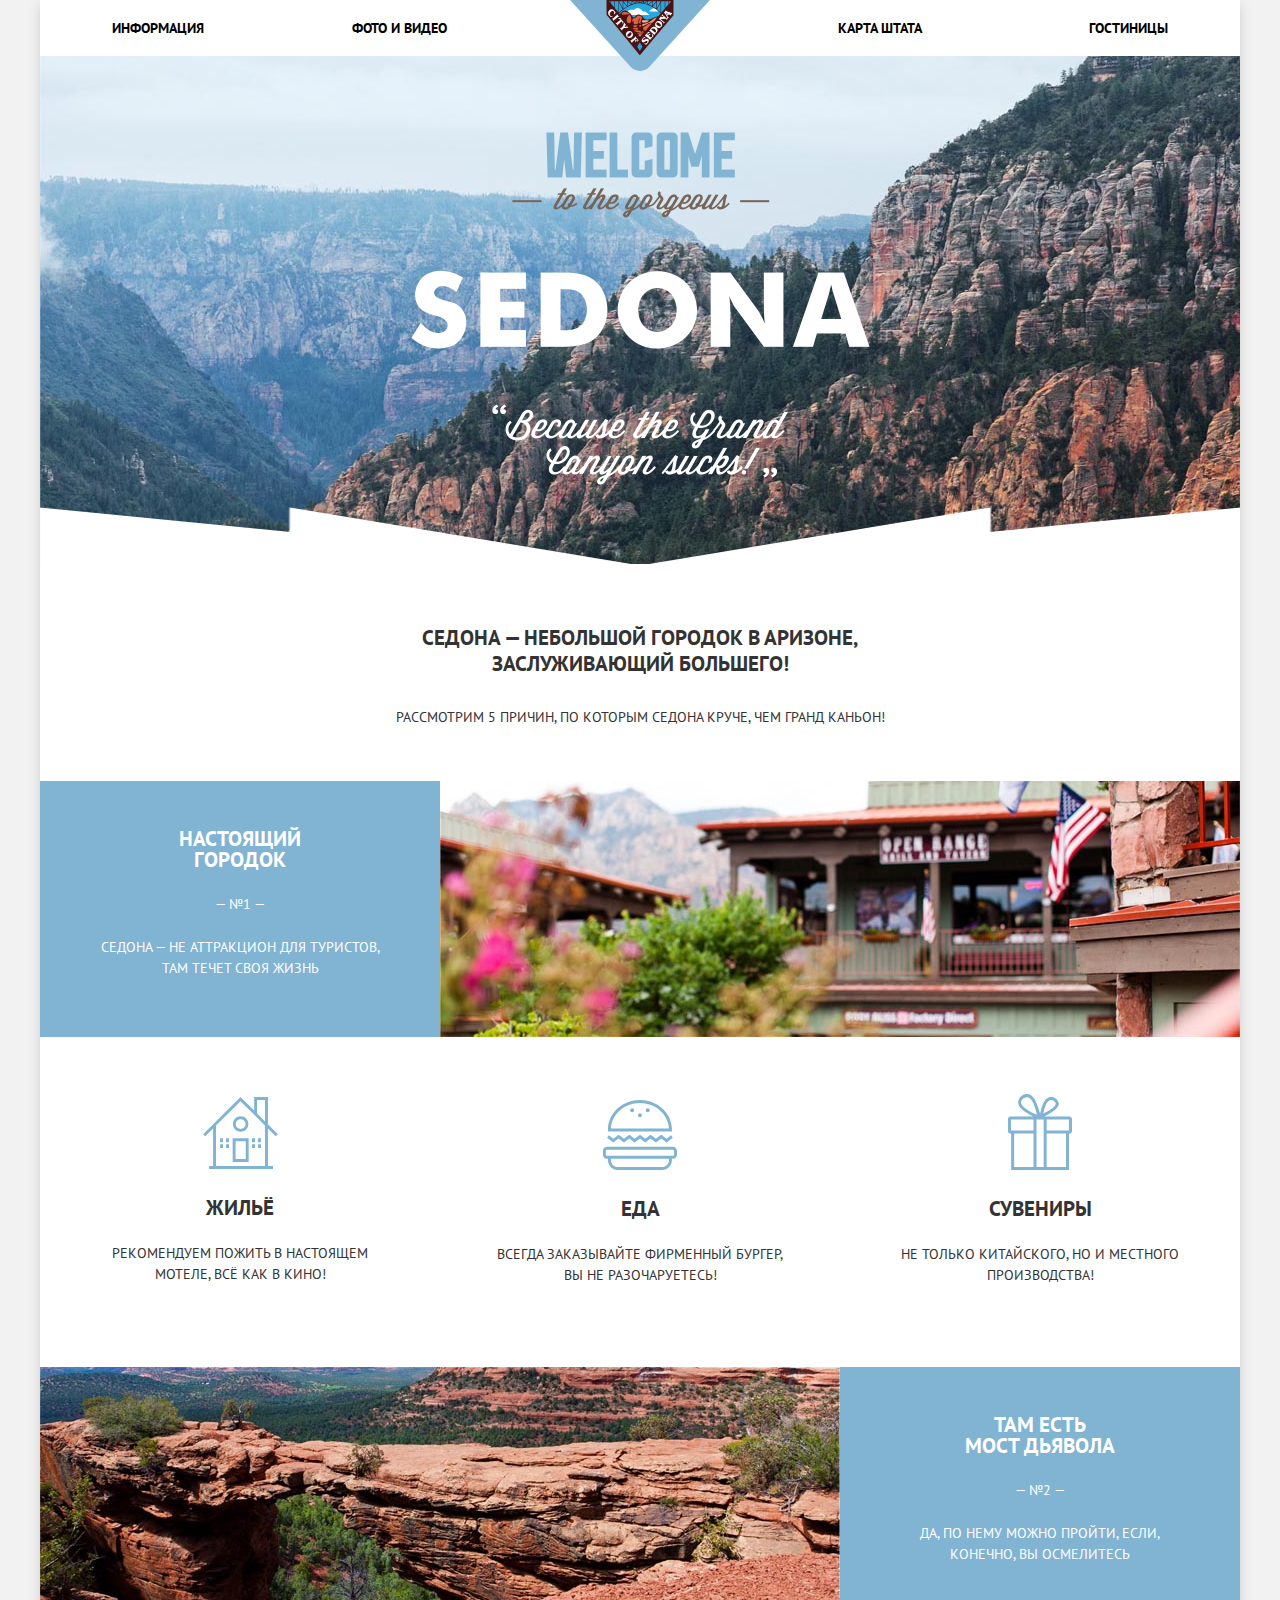
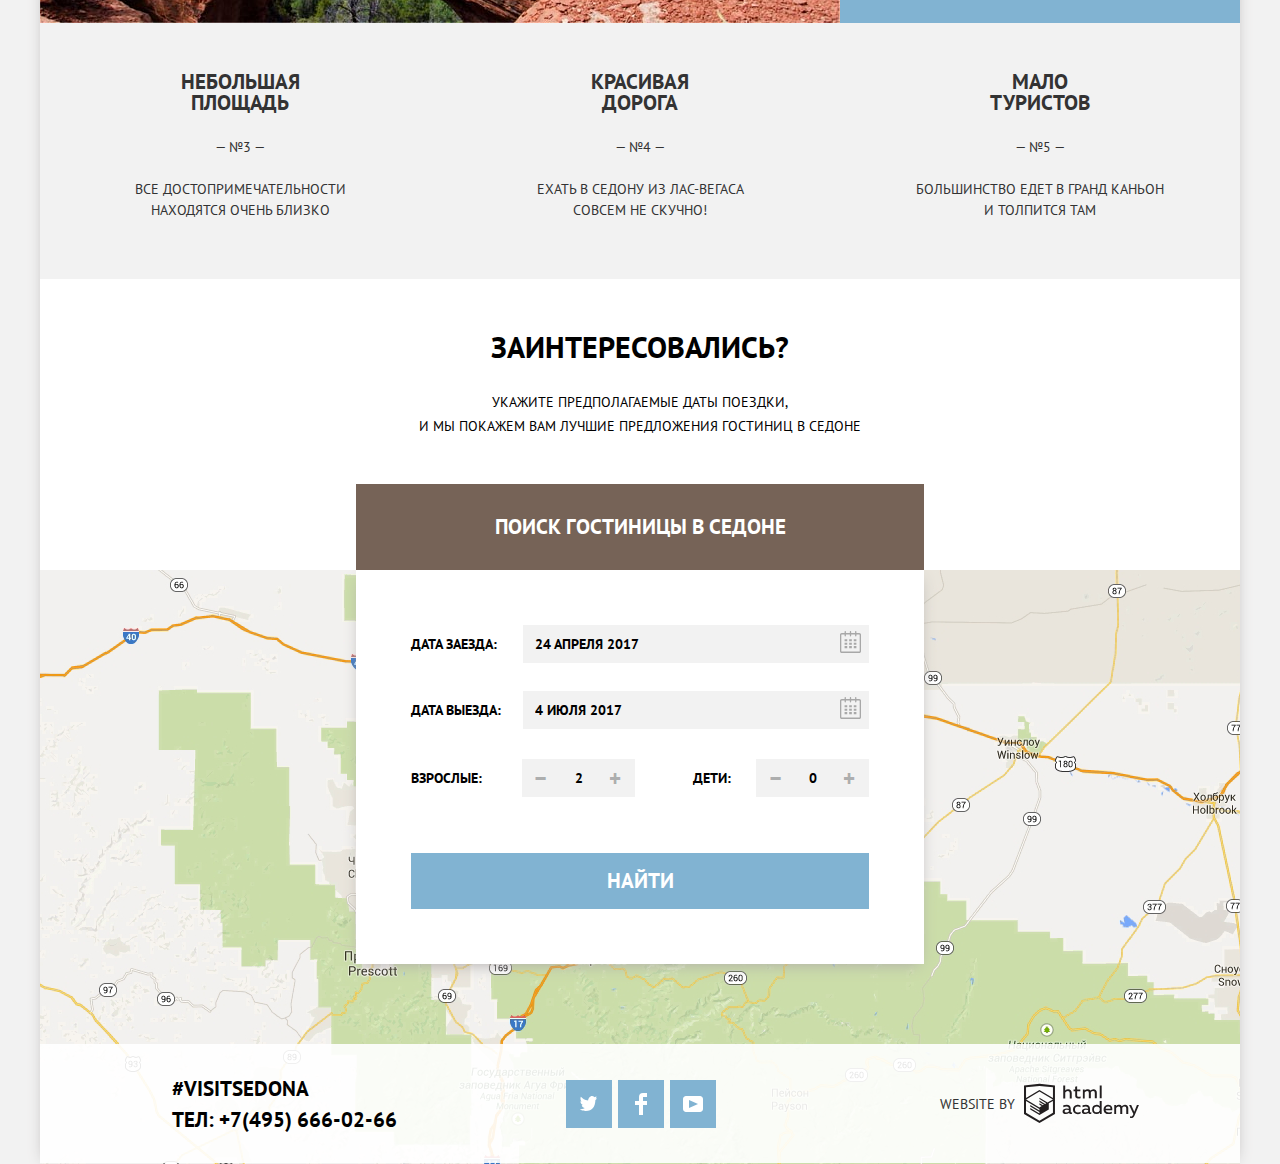
==== commit 2cc416b9: "правки" ====
--- a/index.html
+++ b/index.html
@@ -1,5 +1,6 @@
 <!DOCTYPE html>
 <html lang="ru">
+
 <head>
   <meta charset="utf-8">
   <title>HTML Academy: Седона</title>
@@ -7,6 +8,7 @@
   <link rel="stylesheet" href="css/normalize.css">
   <link href="css/style.css" rel="stylesheet">
 </head>
+
 <body class="main-background">
   <div class="container">
     <header class="header-all">
@@ -98,28 +100,28 @@
               <div class="form-search-item">
                 <label for="date-in" class="form-calendar">Дата заезда:
                   <input class="form-search-check" type="text" id="date-in" name="date-check-in" value="24 АПРЕЛЯ 2017">
-                  <button class="calendar" type="button">
-                    <svg xmlns="http://www.w3.org/2000/svg" width="21" height="22" viewBox="0 0 21 22">
-                      <path
-                        d="M19.251 2.025h-2.845V.648c0-.381-.294-.689-.656-.689-.363 0-.656.308-.656.689v1.377h-3.938V.648c0-.381-.294-.689-.655-.689-.363 0-.657.308-.657.689v1.377H5.906V.648c0-.381-.294-.689-.656-.689-.363 0-.657.308-.657.689v1.377H1.75C.784 2.025 0 2.847 0 3.862v16.302C0 21.179.784 22 1.75 22h17.501c.966 0 1.749-.821 1.749-1.836V3.862c0-1.015-.783-1.837-1.749-1.837zm.437 18.139a.448.448 0 0 1-.437.459H1.75a.45.45 0 0 1-.438-.459V3.862a.45.45 0 0 1 .438-.459h2.844v1.378c0 .381.294.689.657.689.362 0 .656-.308.656-.689V3.403h3.938v1.378c0 .381.294.689.657.689.361 0 .655-.308.655-.689V3.403h3.938v1.378c0 .381.293.689.656.689.362 0 .656-.308.656-.689V3.403h2.845c.241 0 .437.206.437.459v16.302z" />
-                      <path
-                        d="M4.594 8.225h2.625v2.066H4.594zM4.594 11.668h2.625v2.067H4.594zM4.594 15.112h2.625v2.066H4.594zM9.188 15.112h2.625v2.066H9.188zM9.188 11.668h2.625v2.067H9.188zM9.188 8.225h2.625v2.066H9.188zM13.781 15.112h2.625v2.066h-2.625zM13.781 11.668h2.625v2.067h-2.625zM13.781 8.225h2.625v2.066h-2.625z" />
-                    </svg>
-                  </button>
                 </label>
+                <button class="calendar" type="button">
+                  <svg xmlns="http://www.w3.org/2000/svg" width="21" height="22" viewBox="0 0 21 22">
+                    <path
+                      d="M19.251 2.025h-2.845V.648c0-.381-.294-.689-.656-.689-.363 0-.656.308-.656.689v1.377h-3.938V.648c0-.381-.294-.689-.655-.689-.363 0-.657.308-.657.689v1.377H5.906V.648c0-.381-.294-.689-.656-.689-.363 0-.657.308-.657.689v1.377H1.75C.784 2.025 0 2.847 0 3.862v16.302C0 21.179.784 22 1.75 22h17.501c.966 0 1.749-.821 1.749-1.836V3.862c0-1.015-.783-1.837-1.749-1.837zm.437 18.139a.448.448 0 0 1-.437.459H1.75a.45.45 0 0 1-.438-.459V3.862a.45.45 0 0 1 .438-.459h2.844v1.378c0 .381.294.689.657.689.362 0 .656-.308.656-.689V3.403h3.938v1.378c0 .381.294.689.657.689.361 0 .655-.308.655-.689V3.403h3.938v1.378c0 .381.293.689.656.689.362 0 .656-.308.656-.689V3.403h2.845c.241 0 .437.206.437.459v16.302z" />
+                    <path
+                      d="M4.594 8.225h2.625v2.066H4.594zM4.594 11.668h2.625v2.067H4.594zM4.594 15.112h2.625v2.066H4.594zM9.188 15.112h2.625v2.066H9.188zM9.188 11.668h2.625v2.067H9.188zM9.188 8.225h2.625v2.066H9.188zM13.781 15.112h2.625v2.066h-2.625zM13.781 11.668h2.625v2.067h-2.625zM13.781 8.225h2.625v2.066h-2.625z" />
+                  </svg>
+                </button>
               </div>
               <div class="form-search-item">
                 <label for="date-out" class="form-calendar">Дата выезда:
                   <input class="form-search-check" type="text" id="date-out" name="date-check-out" value="4 ИЮЛЯ 2017">
-                  <button class="calendar" type="button">
-                    <svg xmlns="http://www.w3.org/2000/svg" width="21" height="22" viewBox="0 0 21 22">
-                      <path
-                        d="M19.251 2.025h-2.845V.648c0-.381-.294-.689-.656-.689-.363 0-.656.308-.656.689v1.377h-3.938V.648c0-.381-.294-.689-.655-.689-.363 0-.657.308-.657.689v1.377H5.906V.648c0-.381-.294-.689-.656-.689-.363 0-.657.308-.657.689v1.377H1.75C.784 2.025 0 2.847 0 3.862v16.302C0 21.179.784 22 1.75 22h17.501c.966 0 1.749-.821 1.749-1.836V3.862c0-1.015-.783-1.837-1.749-1.837zm.437 18.139a.448.448 0 0 1-.437.459H1.75a.45.45 0 0 1-.438-.459V3.862a.45.45 0 0 1 .438-.459h2.844v1.378c0 .381.294.689.657.689.362 0 .656-.308.656-.689V3.403h3.938v1.378c0 .381.294.689.657.689.361 0 .655-.308.655-.689V3.403h3.938v1.378c0 .381.293.689.656.689.362 0 .656-.308.656-.689V3.403h2.845c.241 0 .437.206.437.459v16.302z" />
-                      <path
-                        d="M4.594 8.225h2.625v2.066H4.594zM4.594 11.668h2.625v2.067H4.594zM4.594 15.112h2.625v2.066H4.594zM9.188 15.112h2.625v2.066H9.188zM9.188 11.668h2.625v2.067H9.188zM9.188 8.225h2.625v2.066H9.188zM13.781 15.112h2.625v2.066h-2.625zM13.781 11.668h2.625v2.067h-2.625zM13.781 8.225h2.625v2.066h-2.625z" />
-                    </svg>
-                  </button>
                 </label>
+                <button class="calendar" type="button">
+                  <svg xmlns="http://www.w3.org/2000/svg" width="21" height="22" viewBox="0 0 21 22">
+                    <path
+                      d="M19.251 2.025h-2.845V.648c0-.381-.294-.689-.656-.689-.363 0-.656.308-.656.689v1.377h-3.938V.648c0-.381-.294-.689-.655-.689-.363 0-.657.308-.657.689v1.377H5.906V.648c0-.381-.294-.689-.656-.689-.363 0-.657.308-.657.689v1.377H1.75C.784 2.025 0 2.847 0 3.862v16.302C0 21.179.784 22 1.75 22h17.501c.966 0 1.749-.821 1.749-1.836V3.862c0-1.015-.783-1.837-1.749-1.837zm.437 18.139a.448.448 0 0 1-.437.459H1.75a.45.45 0 0 1-.438-.459V3.862a.45.45 0 0 1 .438-.459h2.844v1.378c0 .381.294.689.657.689.362 0 .656-.308.656-.689V3.403h3.938v1.378c0 .381.294.689.657.689.361 0 .655-.308.655-.689V3.403h3.938v1.378c0 .381.293.689.656.689.362 0 .656-.308.656-.689V3.403h2.845c.241 0 .437.206.437.459v16.302z" />
+                    <path
+                      d="M4.594 8.225h2.625v2.066H4.594zM4.594 11.668h2.625v2.067H4.594zM4.594 15.112h2.625v2.066H4.594zM9.188 15.112h2.625v2.066H9.188zM9.188 11.668h2.625v2.067H9.188zM9.188 8.225h2.625v2.066H9.188zM13.781 15.112h2.625v2.066h-2.625zM13.781 11.668h2.625v2.067h-2.625zM13.781 8.225h2.625v2.066h-2.625z" />
+                  </svg>
+                </button>
               </div>
               <div class="form-search-item">
                 <label for="number-adult" class="form-search-adult-kids">Взрослые:
@@ -178,4 +180,5 @@
   </div>
   <script src="js/script-sedona.js"></script>
 </body>
+
 </html>